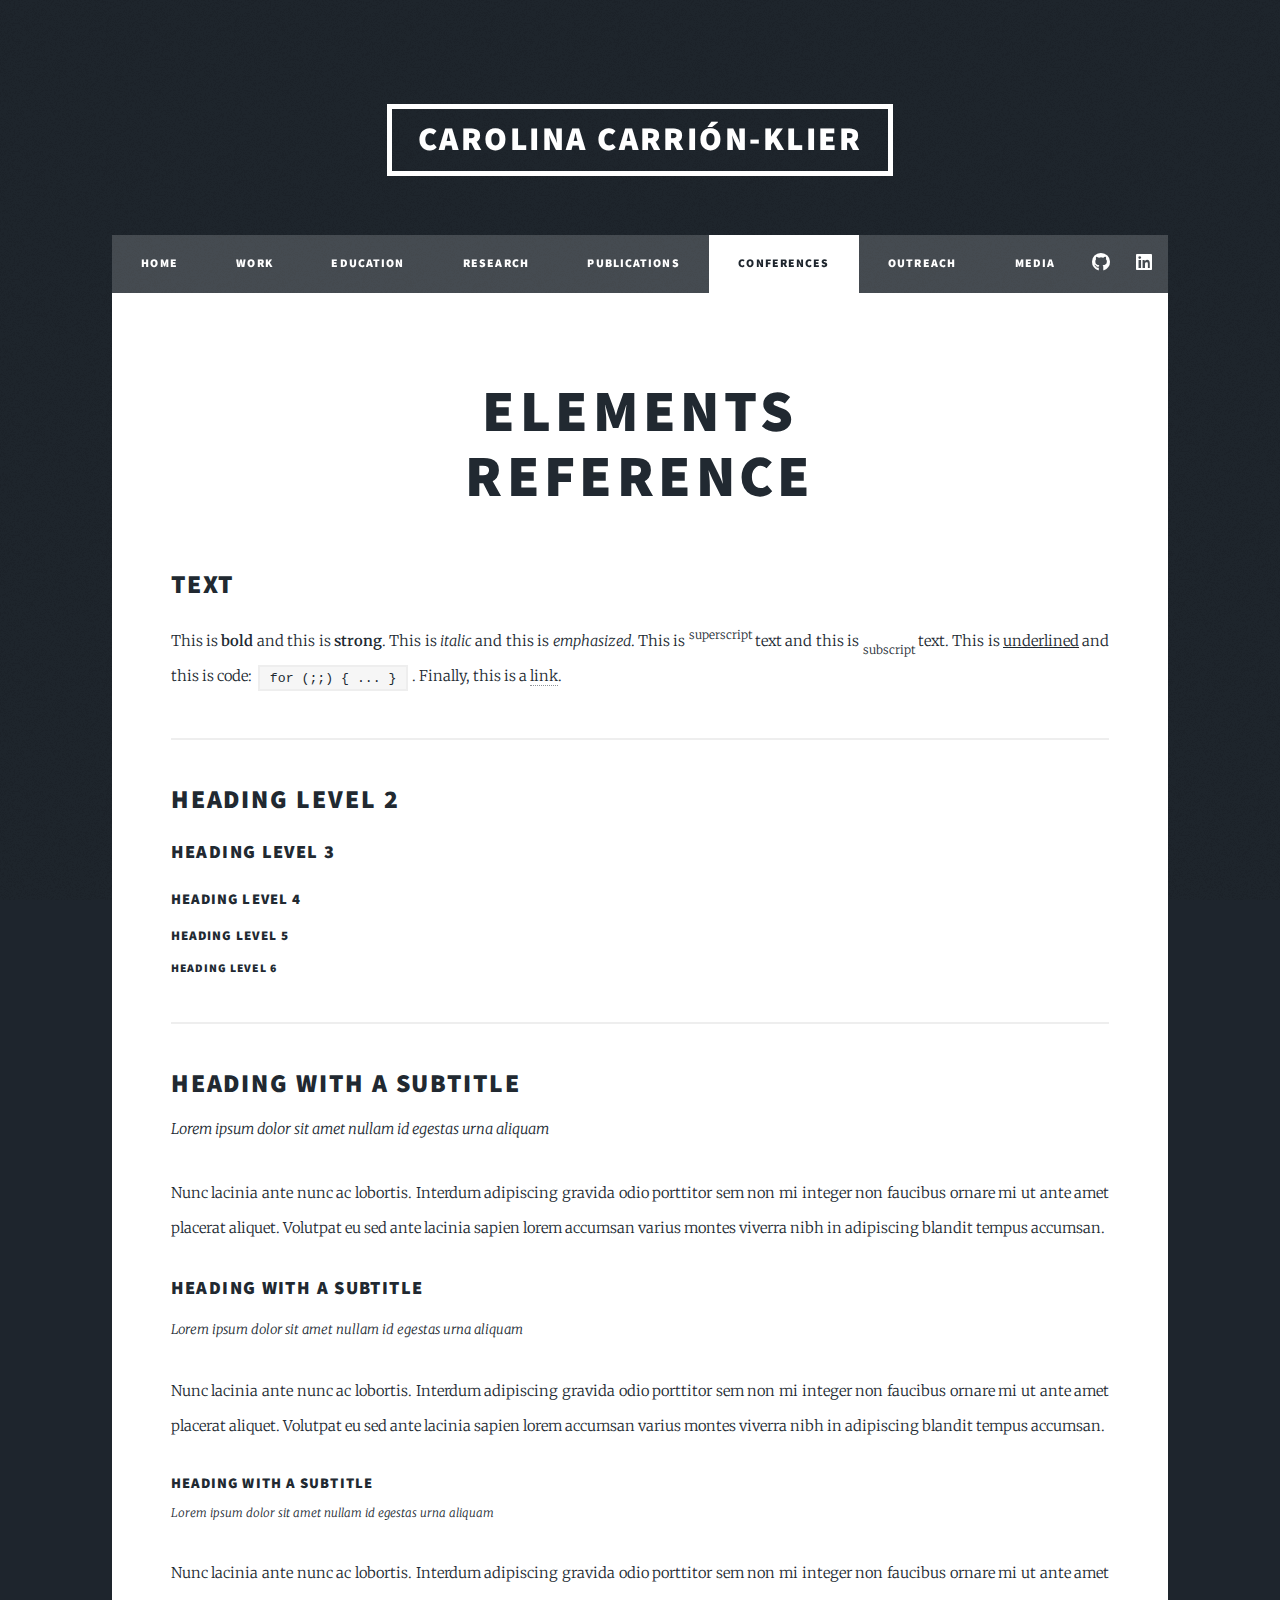
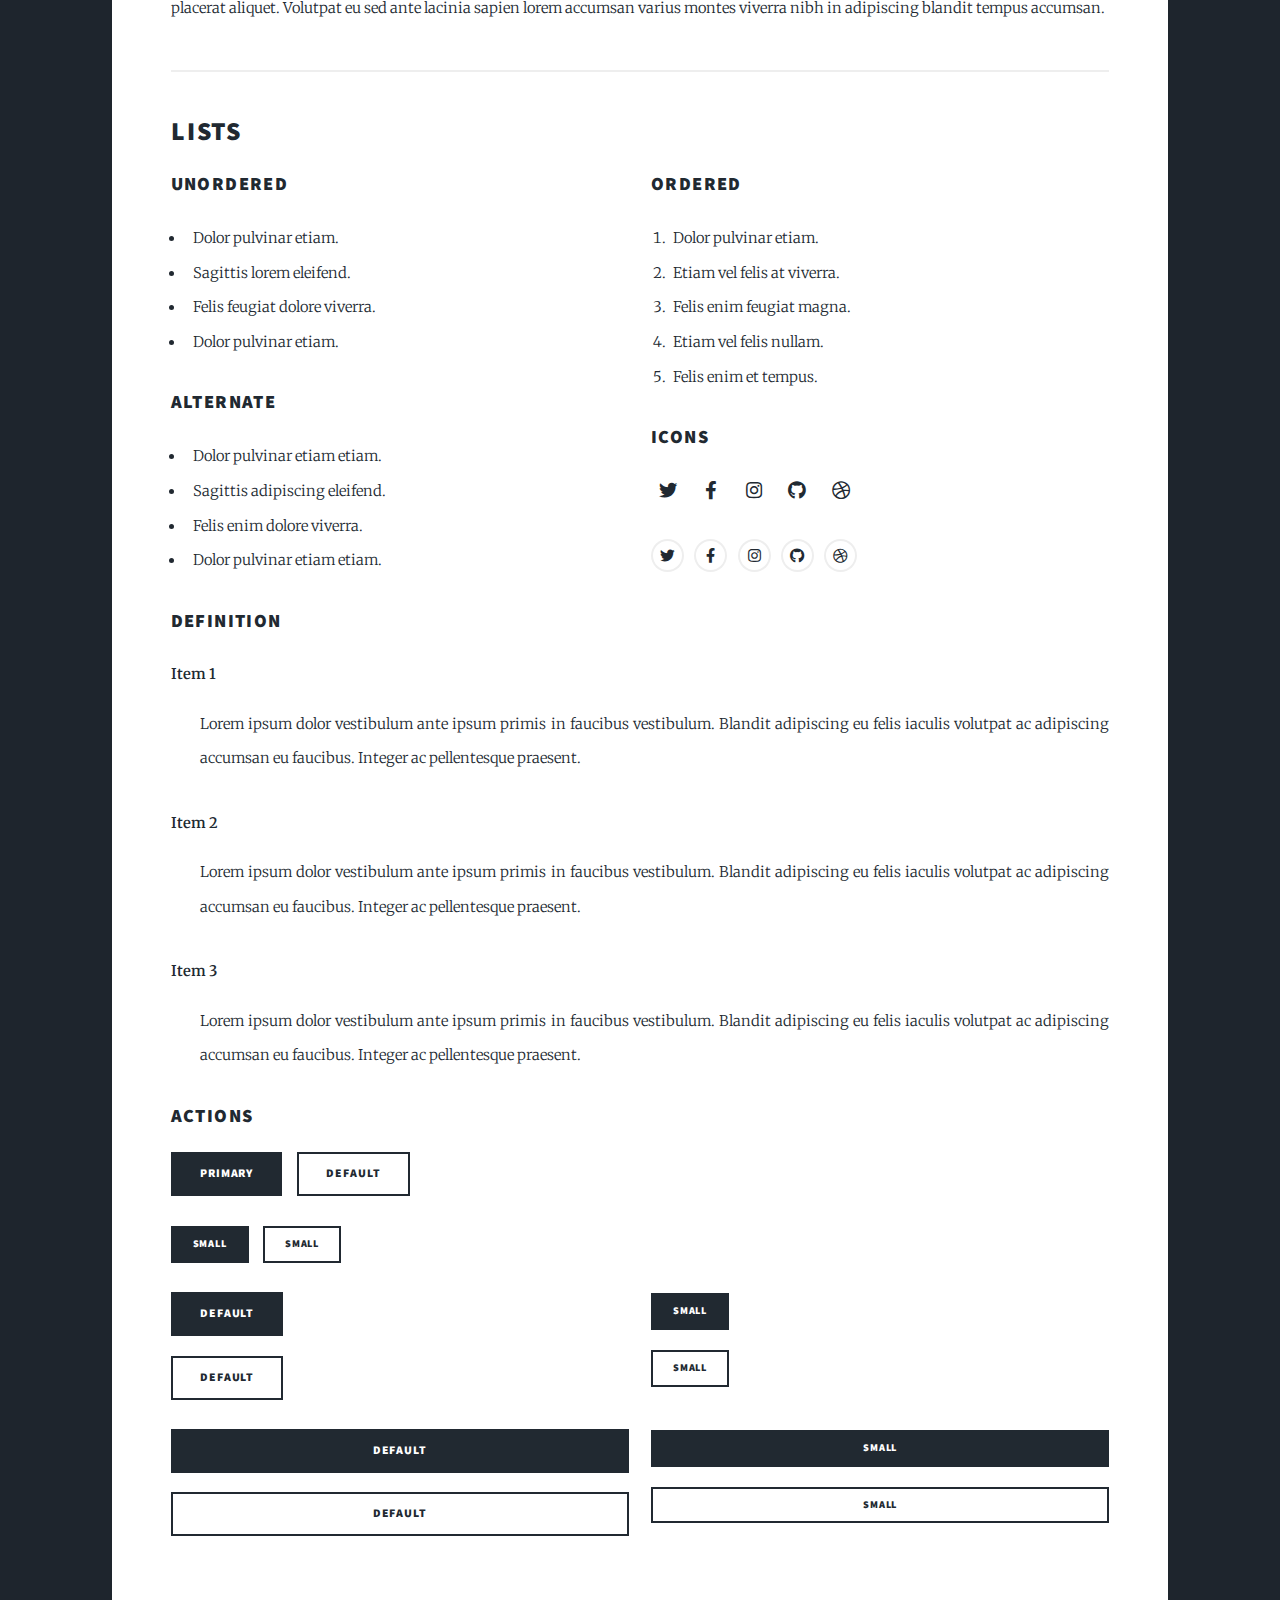
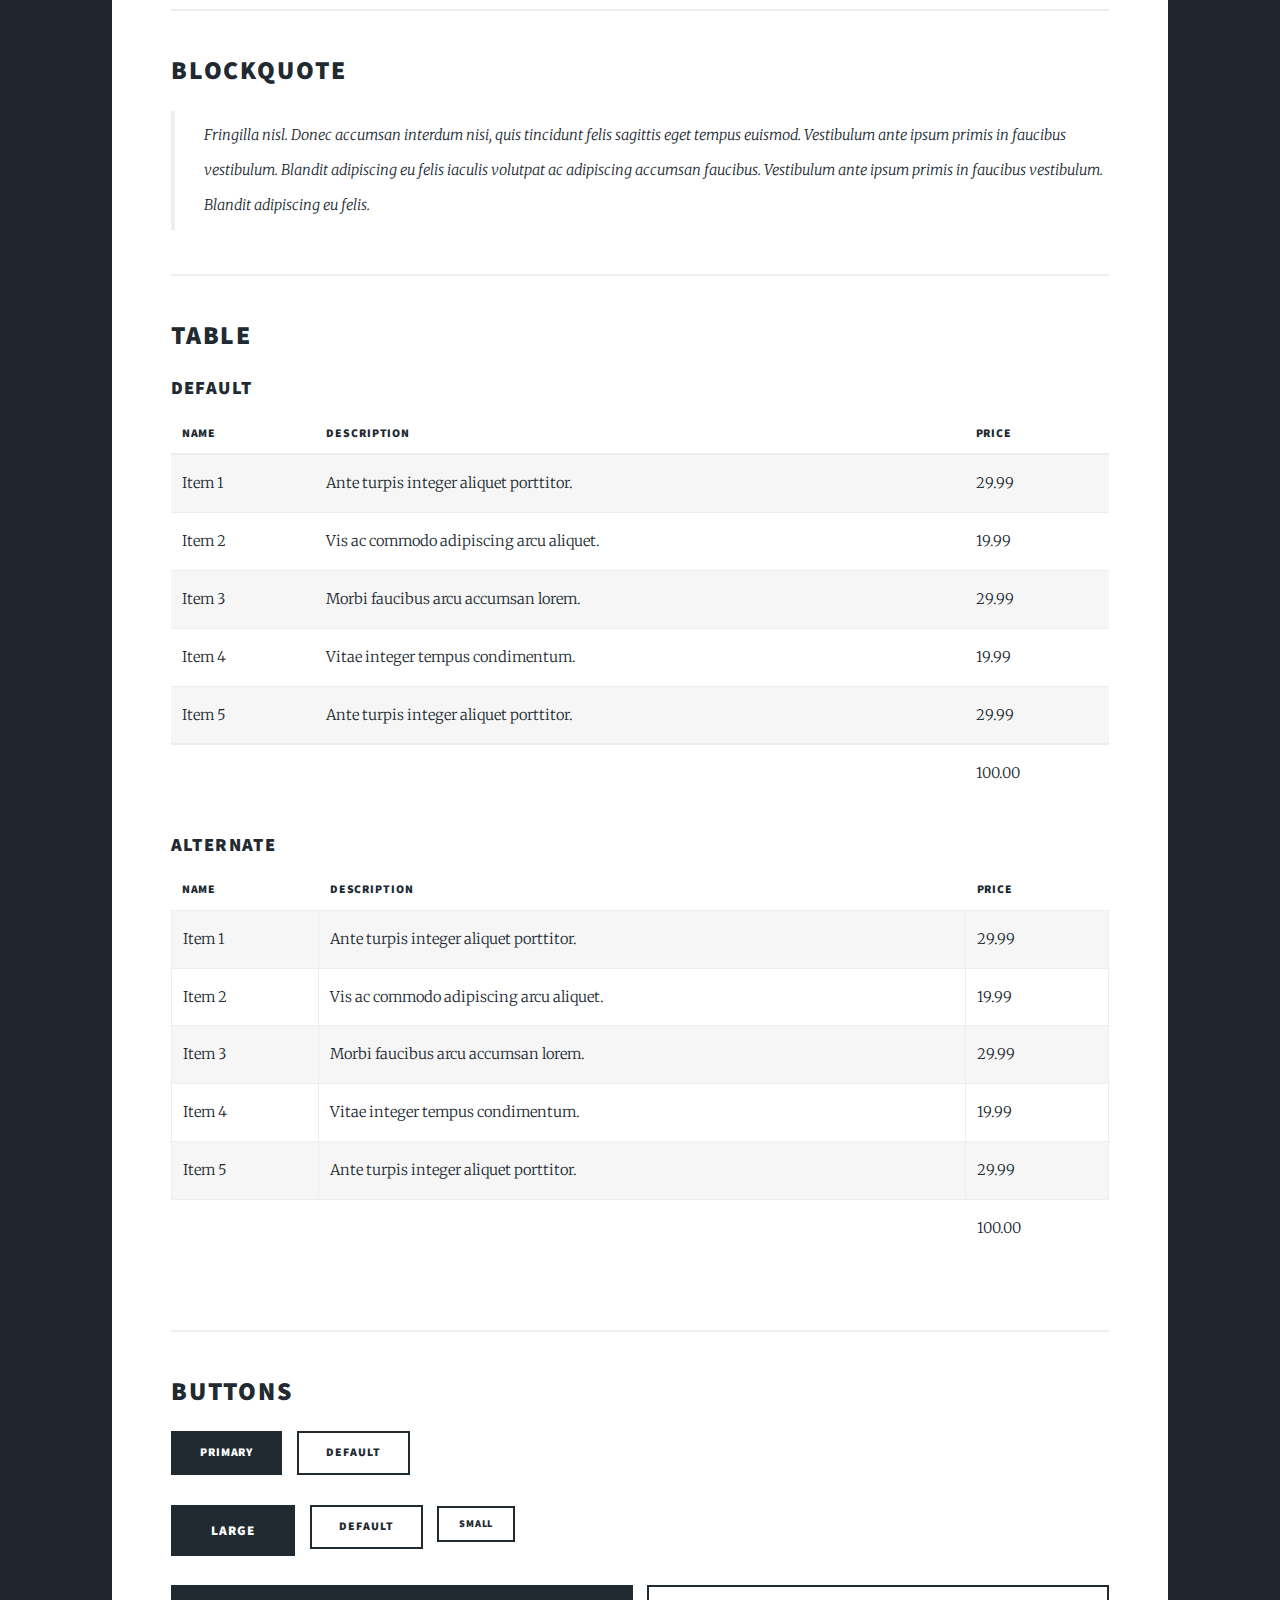
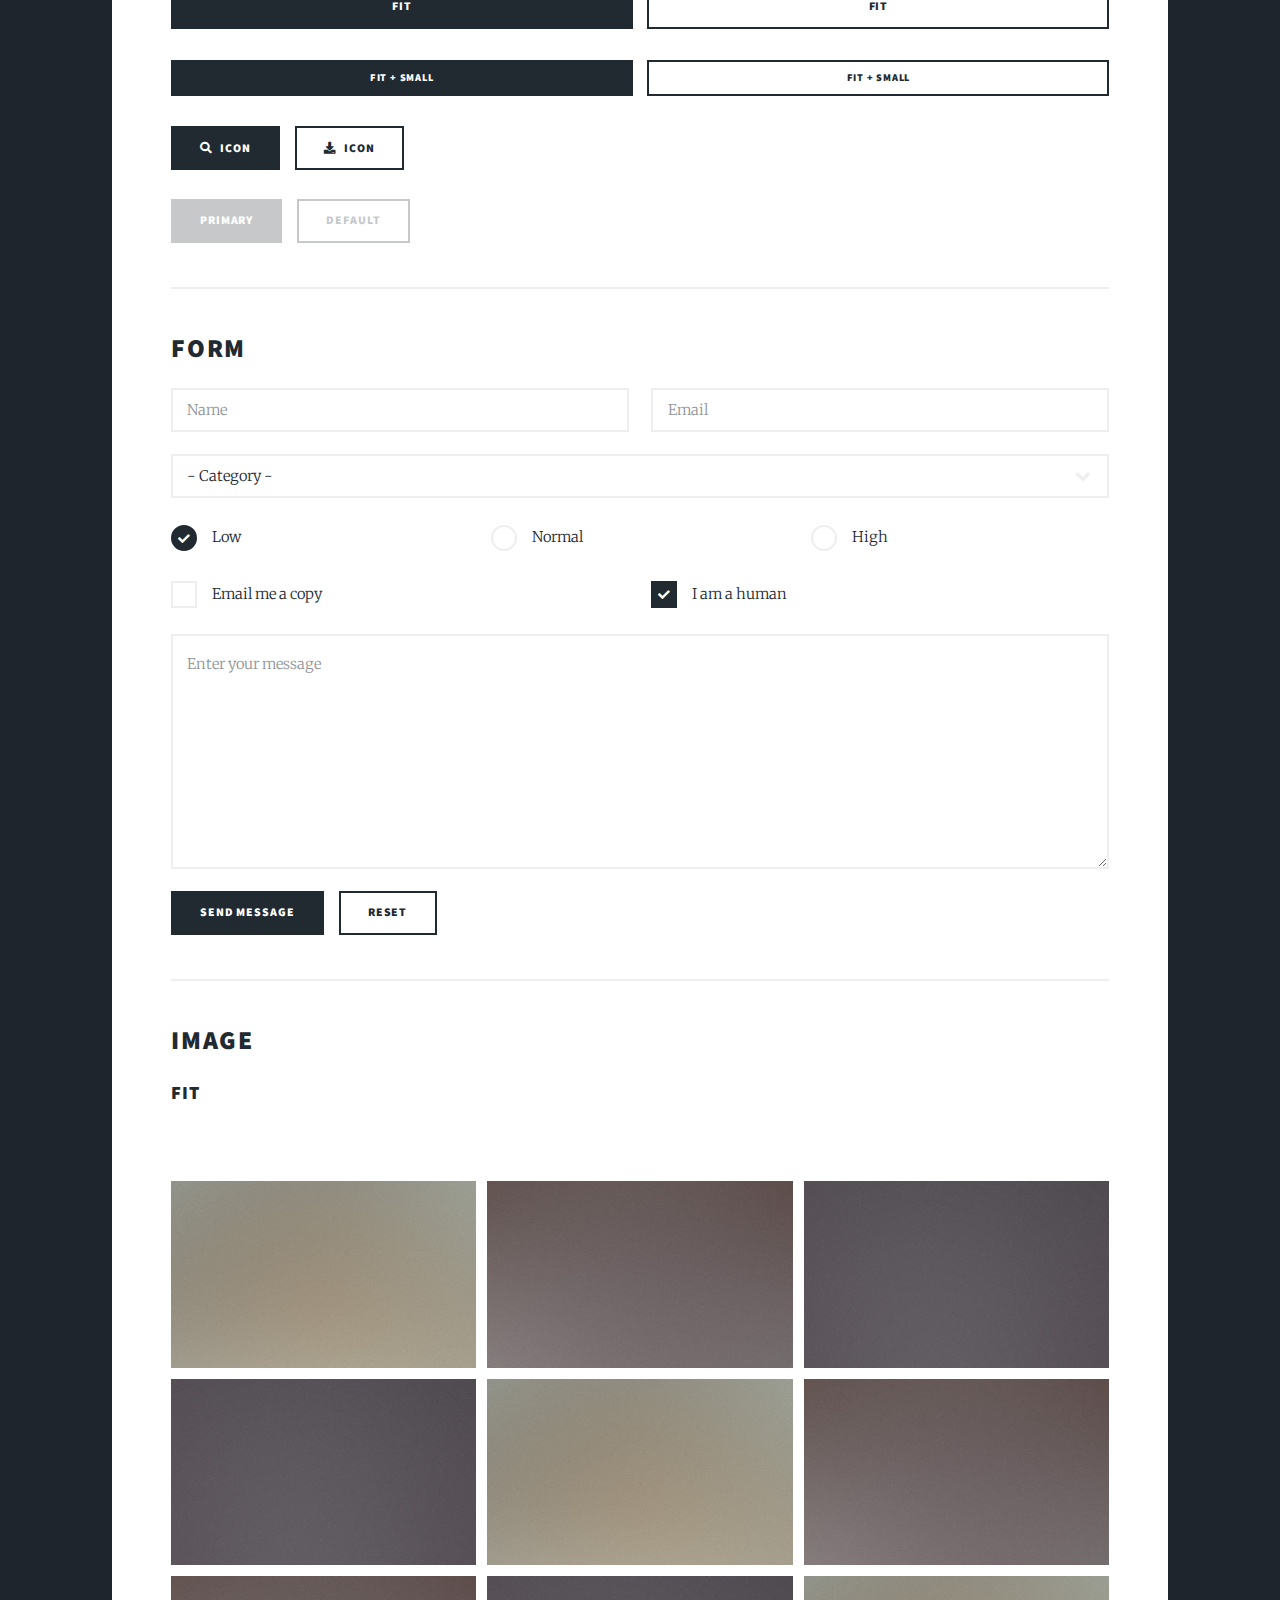
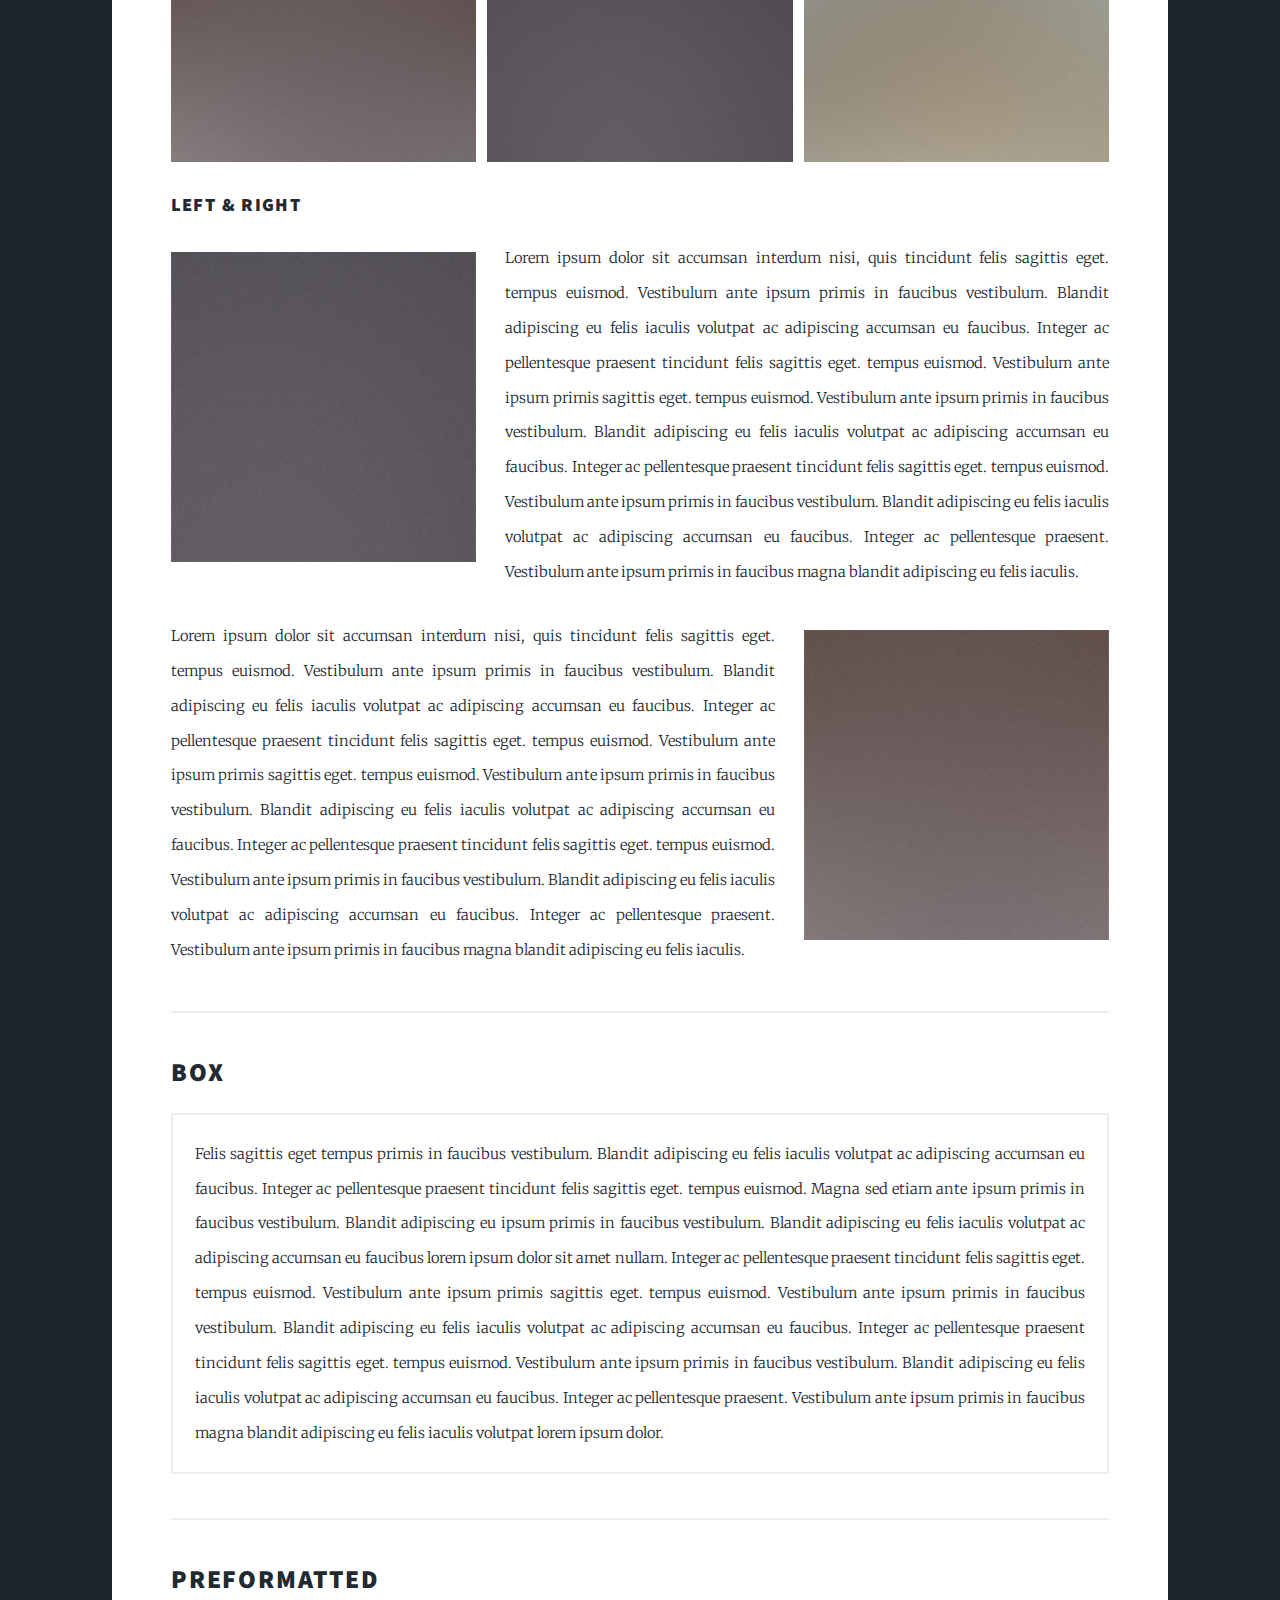
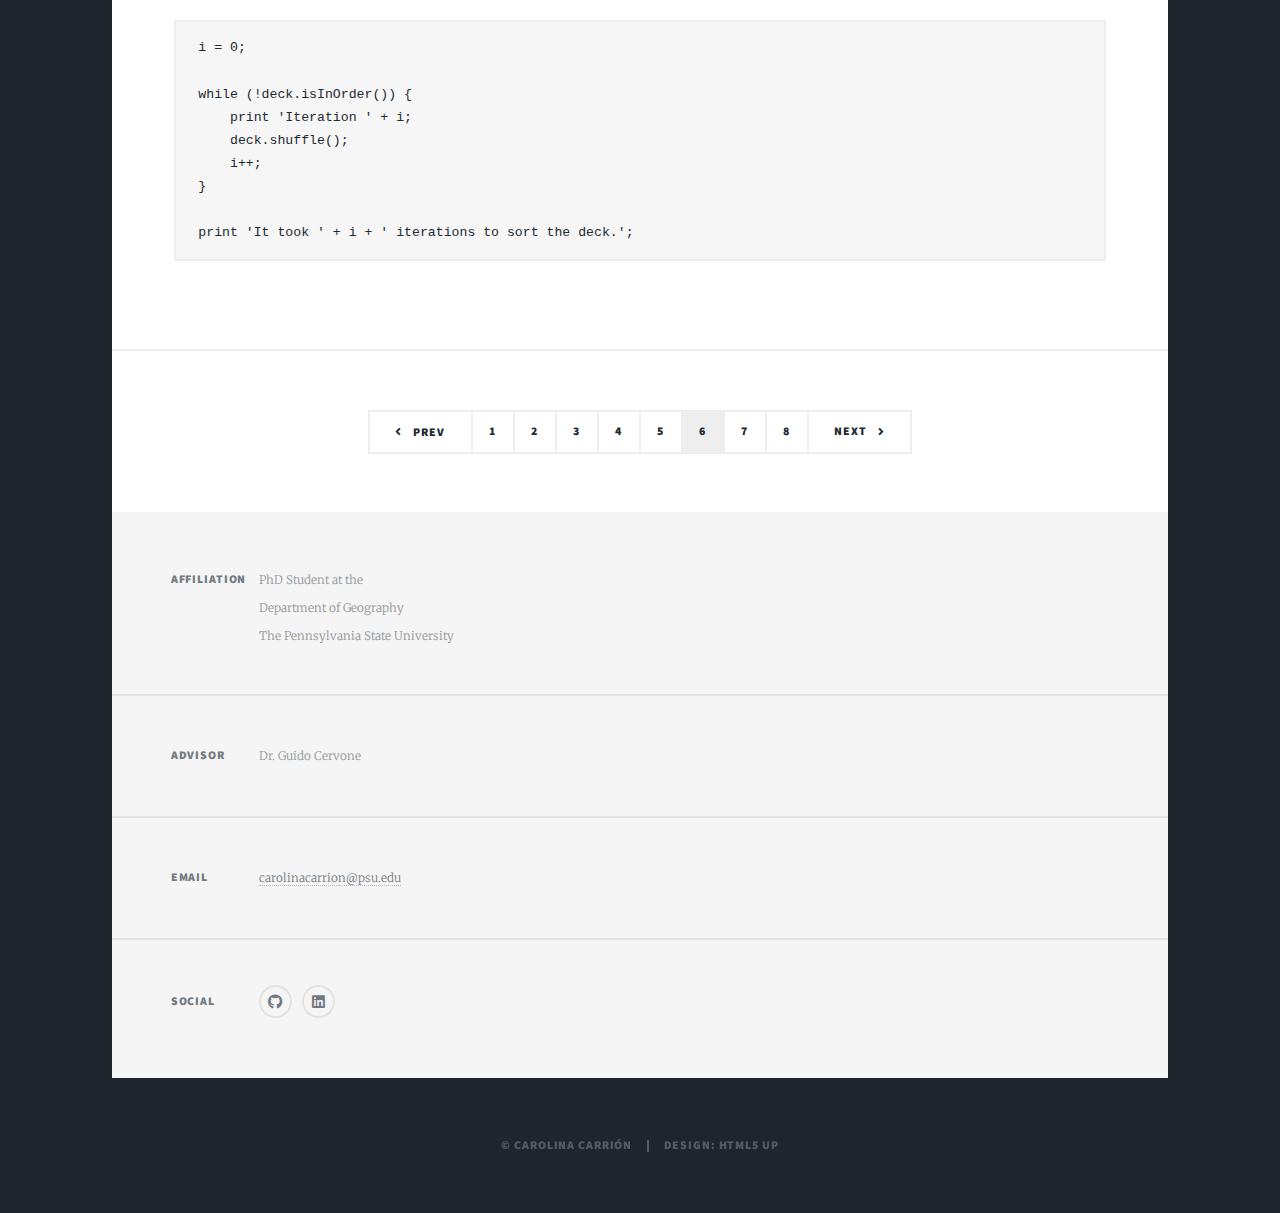
==== conferences.html @ f9558f24 "Website changes" ====
<!DOCTYPE HTML>
<!--
	Massively by HTML5 UP
	html5up.net | @ajlkn
	Free for personal and commercial use under the CCA 3.0 license (html5up.net/license)
-->
<html>
	<head>
		<title>Carolina Carrión-Klier</title>
		<meta charset="utf-8" />
		<meta name="viewport" content="width=device-width, initial-scale=1, user-scalable=no" />
		<link rel="stylesheet" href="assets/css/main.css" />
		<noscript><link rel="stylesheet" href="assets/css/noscript.css" /></noscript>
	</head>
	<body class="is-preload">

		<!-- Wrapper -->
			<div id="wrapper">

				<!-- Header -->
					<header id="header">
						<a href="index.html" class="logo">Carolina Carrión-Klier</a>
					</header>

				<!-- Nav -->
					<nav id="nav">
						<ul class="links">
							<li><a href="index.html">Home</a></li>
							<li><a href="work.html">Work</a></li>
							<li><a href="education.html">Education</a></li>
							<li><a href="research.html">Research</a></li>
							<li><a href="publications.html">Publications</a></li>
							<li class="active"><a href="conferences.html">Conferences</a></li>
							<li><a href="outreach.html">Outreach</a></li>
							<li><a href="media.html">Media</a></li>
						</ul>
						<ul class="icons">
							<li><a href="https://github.com/carcak" class="icon brands fa-github" target="_blank">
								<span class="label">Github</span></a></li>
							<li><a href="https://www.linkedin.com/in/carolina-carrion-b771b9a/" 
								class="icon brands fa-linkedin" target="_blank">
								<span class="label">Linked-In</span></a></li>
						</ul>
					</nav>

				<!-- Main -->
					<div id="main">

						<!-- Post -->
							<section class="post">
								<header class="major">
									<h1>Elements<br />
									Reference</h1>
								</header>

								<!-- Text stuff -->
									<h2>Text</h2>
									<p>This is <b>bold</b> and this is <strong>strong</strong>. This is <i>italic</i> and this is <em>emphasized</em>.
									This is <sup>superscript</sup> text and this is <sub>subscript</sub> text.
									This is <u>underlined</u> and this is code: <code>for (;;) { ... }</code>.
									Finally, this is a <a href="#">link</a>.</p>
									<hr />
									<h2>Heading Level 2</h2>
									<h3>Heading Level 3</h3>
									<h4>Heading Level 4</h4>
									<h5>Heading Level 5</h5>
									<h6>Heading Level 6</h6>
									<hr />
									<header>
										<h2>Heading with a Subtitle</h2>
										<p>Lorem ipsum dolor sit amet nullam id egestas urna aliquam</p>
									</header>
									<p>Nunc lacinia ante nunc ac lobortis. Interdum adipiscing gravida odio porttitor sem non mi integer non faucibus ornare mi ut ante amet placerat aliquet. Volutpat eu sed ante lacinia sapien lorem accumsan varius montes viverra nibh in adipiscing blandit tempus accumsan.</p>
									<header>
										<h3>Heading with a Subtitle</h3>
										<p>Lorem ipsum dolor sit amet nullam id egestas urna aliquam</p>
									</header>
									<p>Nunc lacinia ante nunc ac lobortis. Interdum adipiscing gravida odio porttitor sem non mi integer non faucibus ornare mi ut ante amet placerat aliquet. Volutpat eu sed ante lacinia sapien lorem accumsan varius montes viverra nibh in adipiscing blandit tempus accumsan.</p>
									<header>
										<h4>Heading with a Subtitle</h4>
										<p>Lorem ipsum dolor sit amet nullam id egestas urna aliquam</p>
									</header>
									<p>Nunc lacinia ante nunc ac lobortis. Interdum adipiscing gravida odio porttitor sem non mi integer non faucibus ornare mi ut ante amet placerat aliquet. Volutpat eu sed ante lacinia sapien lorem accumsan varius montes viverra nibh in adipiscing blandit tempus accumsan.</p>

									<hr />

								<!-- Lists -->
									<h2>Lists</h2>
									<div class="row">
										<div class="col-6 col-12-small">

											<h3>Unordered</h3>
											<ul>
												<li>Dolor pulvinar etiam.</li>
												<li>Sagittis lorem eleifend.</li>
												<li>Felis feugiat dolore viverra.</li>
												<li>Dolor pulvinar etiam.</li>
											</ul>

											<h3>Alternate</h3>
											<ul class="alt">
												<li>Dolor pulvinar etiam etiam.</li>
												<li>Sagittis adipiscing eleifend.</li>
												<li>Felis enim dolore viverra.</li>
												<li>Dolor pulvinar etiam etiam.</li>
											</ul>

										</div>
										<div class="col-6 col-12-small">

											<h3>Ordered</h3>
											<ol>
												<li>Dolor pulvinar etiam.</li>
												<li>Etiam vel felis at viverra.</li>
												<li>Felis enim feugiat magna.</li>
												<li>Etiam vel felis nullam.</li>
												<li>Felis enim et tempus.</li>
											</ol>

											<h3>Icons</h3>
											<ul class="icons">
												<li><a href="#" class="icon brands fa-twitter"><span class="label">Twitter</span></a></li>
												<li><a href="#" class="icon brands fa-facebook-f"><span class="label">Facebook</span></a></li>
												<li><a href="#" class="icon brands fa-instagram"><span class="label">Instagram</span></a></li>
												<li><a href="#" class="icon brands fa-github"><span class="label">Github</span></a></li>
												<li><a href="#" class="icon brands fa-dribbble"><span class="label">Dribbble</span></a></li>
											</ul>
											<ul class="icons alt">
												<li><a href="#" class="icon brands alt fa-twitter"><span class="label">Twitter</span></a></li>
												<li><a href="#" class="icon brands alt fa-facebook-f"><span class="label">Facebook</span></a></li>
												<li><a href="#" class="icon brands alt fa-instagram"><span class="label">Instagram</span></a></li>
												<li><a href="#" class="icon brands alt fa-github"><span class="label">Github</span></a></li>
												<li><a href="#" class="icon brands alt fa-dribbble"><span class="label">Dribbble</span></a></li>
											</ul>

										</div>
									</div>
									<h3>Definition</h3>
									<dl>
										<dt>Item 1</dt>
										<dd>
											<p>Lorem ipsum dolor vestibulum ante ipsum primis in faucibus vestibulum. Blandit adipiscing eu felis iaculis volutpat ac adipiscing accumsan eu faucibus. Integer ac pellentesque praesent.</p>
										</dd>
										<dt>Item 2</dt>
										<dd>
											<p>Lorem ipsum dolor vestibulum ante ipsum primis in faucibus vestibulum. Blandit adipiscing eu felis iaculis volutpat ac adipiscing accumsan eu faucibus. Integer ac pellentesque praesent.</p>
										</dd>
										<dt>Item 3</dt>
										<dd>
											<p>Lorem ipsum dolor vestibulum ante ipsum primis in faucibus vestibulum. Blandit adipiscing eu felis iaculis volutpat ac adipiscing accumsan eu faucibus. Integer ac pellentesque praesent.</p>
										</dd>
									</dl>

									<h3>Actions</h3>
									<ul class="actions">
										<li><a href="#" class="button primary">Primary</a></li>
										<li><a href="#" class="button">Default</a></li>
									</ul>
									<ul class="actions small">
										<li><a href="#" class="button primary small">Small</a></li>
										<li><a href="#" class="button small">Small</a></li>
									</ul>
									<div class="row">
										<div class="col-6 col-12-small">
											<ul class="actions stacked">
												<li><a href="#" class="button primary">Default</a></li>
												<li><a href="#" class="button">Default</a></li>
											</ul>
										</div>
										<div class="col-6 col-12-small">
											<ul class="actions stacked">
												<li><a href="#" class="button primary small">Small</a></li>
												<li><a href="#" class="button small">Small</a></li>
											</ul>
										</div>
									</div>
									<div class="row">
										<div class="col-6 col-12-small">
											<ul class="actions stacked">
												<li><a href="#" class="button primary fit">Default</a></li>
												<li><a href="#" class="button fit">Default</a></li>
											</ul>
										</div>
										<div class="col-6 col-12-small">
											<ul class="actions stacked">
												<li><a href="#" class="button primary small fit">Small</a></li>
												<li><a href="#" class="button small fit">Small</a></li>
											</ul>
										</div>
									</div>

									<hr />

								<!-- Blockquote -->
									<h2>Blockquote</h2>
									<blockquote>Fringilla nisl. Donec accumsan interdum nisi, quis tincidunt felis sagittis eget tempus euismod. Vestibulum ante ipsum primis in faucibus vestibulum. Blandit adipiscing eu felis iaculis volutpat ac adipiscing accumsan faucibus. Vestibulum ante ipsum primis in faucibus vestibulum. Blandit adipiscing eu felis.</blockquote>

									<hr />

								<!-- Table -->
									<h2>Table</h2>

									<h3>Default</h3>
									<div class="table-wrapper">
										<table>
											<thead>
												<tr>
													<th>Name</th>
													<th>Description</th>
													<th>Price</th>
												</tr>
											</thead>
											<tbody>
												<tr>
													<td>Item 1</td>
													<td>Ante turpis integer aliquet porttitor.</td>
													<td>29.99</td>
												</tr>
												<tr>
													<td>Item 2</td>
													<td>Vis ac commodo adipiscing arcu aliquet.</td>
													<td>19.99</td>
												</tr>
												<tr>
													<td>Item 3</td>
													<td> Morbi faucibus arcu accumsan lorem.</td>
													<td>29.99</td>
												</tr>
												<tr>
													<td>Item 4</td>
													<td>Vitae integer tempus condimentum.</td>
													<td>19.99</td>
												</tr>
												<tr>
													<td>Item 5</td>
													<td>Ante turpis integer aliquet porttitor.</td>
													<td>29.99</td>
												</tr>
											</tbody>
											<tfoot>
												<tr>
													<td colspan="2"></td>
													<td>100.00</td>
												</tr>
											</tfoot>
										</table>
									</div>

									<h3>Alternate</h3>
									<div class="table-wrapper">
										<table class="alt">
											<thead>
												<tr>
													<th>Name</th>
													<th>Description</th>
													<th>Price</th>
												</tr>
											</thead>
											<tbody>
												<tr>
													<td>Item 1</td>
													<td>Ante turpis integer aliquet porttitor.</td>
													<td>29.99</td>
												</tr>
												<tr>
													<td>Item 2</td>
													<td>Vis ac commodo adipiscing arcu aliquet.</td>
													<td>19.99</td>
												</tr>
												<tr>
													<td>Item 3</td>
													<td> Morbi faucibus arcu accumsan lorem.</td>
													<td>29.99</td>
												</tr>
												<tr>
													<td>Item 4</td>
													<td>Vitae integer tempus condimentum.</td>
													<td>19.99</td>
												</tr>
												<tr>
													<td>Item 5</td>
													<td>Ante turpis integer aliquet porttitor.</td>
													<td>29.99</td>
												</tr>
											</tbody>
											<tfoot>
												<tr>
													<td colspan="2"></td>
													<td>100.00</td>
												</tr>
											</tfoot>
										</table>
									</div>

									<hr />

								<!-- Buttons -->
									<h2>Buttons</h2>
									<ul class="actions">
										<li><a href="#" class="button primary">Primary</a></li>
										<li><a href="#" class="button">Default</a></li>
									</ul>
									<ul class="actions">
										<li><a href="#" class="button primary large">Large</a></li>
										<li><a href="#" class="button">Default</a></li>
										<li><a href="#" class="button small">Small</a></li>
									</ul>
									<ul class="actions fit">
										<li><a href="#" class="button primary fit">Fit</a></li>
										<li><a href="#" class="button fit">Fit</a></li>
									</ul>
									<ul class="actions fit small">
										<li><a href="#" class="button primary fit small">Fit + Small</a></li>
										<li><a href="#" class="button fit small">Fit + Small</a></li>
									</ul>
									<ul class="actions">
										<li><a href="#" class="button primary icon solid fa-search">Icon</a></li>
										<li><a href="#" class="button icon solid fa-download">Icon</a></li>
									</ul>
									<ul class="actions">
										<li><span class="button primary disabled">Primary</span></li>
										<li><span class="button disabled">Default</span></li>
									</ul>

									<hr />

								<!-- Form -->
									<h2>Form</h2>

									<form method="post" action="#">
										<div class="row gtr-uniform">
											<div class="col-6 col-12-xsmall">
												<input type="text" name="demo-name" id="demo-name" value="" placeholder="Name" />
											</div>
											<div class="col-6 col-12-xsmall">
												<input type="email" name="demo-email" id="demo-email" value="" placeholder="Email" />
											</div>
											<!-- Break -->
											<div class="col-12">
												<select name="demo-category" id="demo-category">
													<option value="">- Category -</option>
													<option value="1">Manufacturing</option>
													<option value="1">Shipping</option>
													<option value="1">Administration</option>
													<option value="1">Human Resources</option>
												</select>
											</div>
											<!-- Break -->
											<div class="col-4 col-12-small">
												<input type="radio" id="demo-priority-low" name="demo-priority" checked>
												<label for="demo-priority-low">Low</label>
											</div>
											<div class="col-4 col-12-small">
												<input type="radio" id="demo-priority-normal" name="demo-priority">
												<label for="demo-priority-normal">Normal</label>
											</div>
											<div class="col-4 col-12-small">
												<input type="radio" id="demo-priority-high" name="demo-priority">
												<label for="demo-priority-high">High</label>
											</div>
											<!-- Break -->
											<div class="col-6 col-12-small">
												<input type="checkbox" id="demo-copy" name="demo-copy">
												<label for="demo-copy">Email me a copy</label>
											</div>
											<div class="col-6 col-12-small">
												<input type="checkbox" id="demo-human" name="demo-human" checked>
												<label for="demo-human">I am a human</label>
											</div>
											<!-- Break -->
											<div class="col-12">
												<textarea name="demo-message" id="demo-message" placeholder="Enter your message" rows="6"></textarea>
											</div>
											<!-- Break -->
											<div class="col-12">
												<ul class="actions">
													<li><input type="submit" value="Send Message" class="primary" /></li>
													<li><input type="reset" value="Reset" /></li>
												</ul>
											</div>
										</div>
									</form>

									<hr />

								<!-- Image -->
									<h2>Image</h2>

									<h3>Fit</h3>
									<span class="image fit"><img src="images/pic01.jpg" alt="" /></span>
									<div class="box alt">
										<div class="row gtr-50 gtr-uniform">
											<div class="col-4"><span class="image fit"><img src="images/pic02.jpg" alt="" /></span></div>
											<div class="col-4"><span class="image fit"><img src="images/pic03.jpg" alt="" /></span></div>
											<div class="col-4"><span class="image fit"><img src="images/pic04.jpg" alt="" /></span></div>
											<!-- Break -->
											<div class="col-4"><span class="image fit"><img src="images/pic04.jpg" alt="" /></span></div>
											<div class="col-4"><span class="image fit"><img src="images/pic02.jpg" alt="" /></span></div>
											<div class="col-4"><span class="image fit"><img src="images/pic03.jpg" alt="" /></span></div>
											<!-- Break -->
											<div class="col-4"><span class="image fit"><img src="images/pic03.jpg" alt="" /></span></div>
											<div class="col-4"><span class="image fit"><img src="images/pic04.jpg" alt="" /></span></div>
											<div class="col-4"><span class="image fit"><img src="images/pic02.jpg" alt="" /></span></div>
										</div>
									</div>

									<h3>Left &amp; Right</h3>
									<p><span class="image left"><img src="images/pic08.jpg" alt="" /></span>Lorem ipsum dolor sit accumsan interdum nisi, quis tincidunt felis sagittis eget. tempus euismod. Vestibulum ante ipsum primis in faucibus vestibulum. Blandit adipiscing eu felis iaculis volutpat ac adipiscing accumsan eu faucibus. Integer ac pellentesque praesent tincidunt felis sagittis eget. tempus euismod. Vestibulum ante ipsum primis sagittis eget. tempus euismod. Vestibulum ante ipsum primis in faucibus vestibulum. Blandit adipiscing eu felis iaculis volutpat ac adipiscing accumsan eu faucibus. Integer ac pellentesque praesent tincidunt felis sagittis eget. tempus euismod. Vestibulum ante ipsum primis in faucibus vestibulum. Blandit adipiscing eu felis iaculis volutpat ac adipiscing accumsan eu faucibus. Integer ac pellentesque praesent. Vestibulum ante ipsum primis in faucibus magna blandit adipiscing eu felis iaculis.</p>
									<p><span class="image right"><img src="images/pic09.jpg" alt="" /></span>Lorem ipsum dolor sit accumsan interdum nisi, quis tincidunt felis sagittis eget. tempus euismod. Vestibulum ante ipsum primis in faucibus vestibulum. Blandit adipiscing eu felis iaculis volutpat ac adipiscing accumsan eu faucibus. Integer ac pellentesque praesent tincidunt felis sagittis eget. tempus euismod. Vestibulum ante ipsum primis sagittis eget. tempus euismod. Vestibulum ante ipsum primis in faucibus vestibulum. Blandit adipiscing eu felis iaculis volutpat ac adipiscing accumsan eu faucibus. Integer ac pellentesque praesent tincidunt felis sagittis eget. tempus euismod. Vestibulum ante ipsum primis in faucibus vestibulum. Blandit adipiscing eu felis iaculis volutpat ac adipiscing accumsan eu faucibus. Integer ac pellentesque praesent. Vestibulum ante ipsum primis in faucibus magna blandit adipiscing eu felis iaculis.</p>

									<hr />

								<!-- Box -->
									<h2>Box</h2>
									<div class="box">
										<p>Felis sagittis eget tempus primis in faucibus vestibulum. Blandit adipiscing eu felis iaculis volutpat ac adipiscing accumsan eu faucibus. Integer ac pellentesque praesent tincidunt felis sagittis eget. tempus euismod. Magna sed etiam ante ipsum primis in faucibus vestibulum. Blandit adipiscing eu ipsum primis in faucibus vestibulum. Blandit adipiscing eu felis iaculis volutpat ac adipiscing accumsan eu faucibus lorem ipsum dolor sit amet nullam. Integer ac pellentesque praesent tincidunt felis sagittis eget. tempus euismod. Vestibulum ante ipsum primis sagittis eget. tempus euismod. Vestibulum ante ipsum primis in faucibus vestibulum. Blandit adipiscing eu felis iaculis volutpat ac adipiscing accumsan eu faucibus. Integer ac pellentesque praesent tincidunt felis sagittis eget. tempus euismod. Vestibulum ante ipsum primis in faucibus vestibulum. Blandit adipiscing eu felis iaculis volutpat ac adipiscing accumsan eu faucibus. Integer ac pellentesque praesent. Vestibulum ante ipsum primis in faucibus magna blandit adipiscing eu felis iaculis volutpat lorem ipsum dolor.</p>
									</div>

									<hr />

								<!-- Preformatted Code -->
									<h2>Preformatted</h2>
									<pre><code>i = 0;

while (!deck.isInOrder()) {
    print 'Iteration ' + i;
    deck.shuffle();
    i++;
}

print 'It took ' + i + ' iterations to sort the deck.';
</code></pre>

							</section>
						<!-- Footer -->
						<footer>
							<div class="pagination">
								<a href="publications.html" class="previous">Prev</a>
								<a href="index.html" class="page">1</a>
								<a href="work.html" class="page">2</a>
								<a href="education.html" class="page">3</a>
								<a href="research.html" class="page">4</a>
								<a href="publications.html" class="page">5</a>
								<a href="conferences.html" class="page active">6</a>
								<a href="outreach.html" class="page">7</a>
								<a href="media.html" class="page">8</a>
								<a href="outreach.html" class="next">Next</a>
							</div>
						</footer>
					</div>

<!-- Footer -->
<footer id="footer">
	<section class="split contact">
		<section class="alt">
			<h3>Affiliation</h3>
			<p>PhD Student at the<br />
			Department of Geography<br />
			The Pennsylvania State University</p>
		</section>
		<section>
			<h3>Advisor</h3>
			<p>Dr. Guido Cervone</p>
		</section>
		<section>
			<h3>Email</h3>
			<p><a href="mailto:carolinacarrion@psu.edu">carolinacarrion@psu.edu</a></p>
		</section>
		<section>
			<h3>Social</h3>
			<ul class="icons alt">
				<li><a href="https://github.com/carcak" class="icon brands alt fa-github" target="_blank">
					<span class="label">Github</span></a></li>
				<li><a href="https://www.linkedin.com/in/carolina-carrion-b771b9a/" 
					class="icon brands alt fa-linkedin" target="_blank">
					<span class="label">Linked-In</span></a></li>
			</ul>
		</section>
	</section>
</footer>

				<!-- Copyright -->
				<div id="copyright">
					<ul><li>&copy; Carolina Carrión</li><li>Design: HTML5 UP</li></ul>
				</div>

			</div>

		<!-- Scripts -->
			<script src="assets/js/jquery.min.js"></script>
			<script src="assets/js/jquery.scrollex.min.js"></script>
			<script src="assets/js/jquery.scrolly.min.js"></script>
			<script src="assets/js/browser.min.js"></script>
			<script src="assets/js/breakpoints.min.js"></script>
			<script src="assets/js/util.js"></script>
			<script src="assets/js/main.js"></script>

	</body>
</html>
---- assets/css/main.css ----
@import url(fontawesome-all.min.css);
@import url("https://fonts.googleapis.com/css?family=Merriweather:300,700,300italic,700italic|Source+Sans+Pro:900");

/*
	Massively by HTML5 UP
	html5up.net | @ajlkn
	Free for personal and commercial use under the CCA 3.0 license (html5up.net/license)
*/

html, body, div, span, applet, object,
iframe, h1, h2, h3, h4, h5, h6, p, blockquote,
pre, a, abbr, acronym, address, big, cite,
code, del, dfn, em, img, ins, kbd, q, s, samp,
small, strike, strong, sub, sup, tt, var, b,
u, i, center, dl, dt, dd, ol, ul, li, fieldset,
form, label, legend, table, caption, tbody,
tfoot, thead, tr, th, td, article, aside,
canvas, details, embed, figure, figcaption,
footer, header, hgroup, menu, nav, output, ruby,
section, summary, time, mark, audio, video {
	margin: 0;
	padding: 0;
	border: 0;
	font-size: 100%;
	font: inherit;
	vertical-align: baseline;}

article, aside, details, figcaption, figure,
footer, header, hgroup, menu, nav, section {
	display: block;}

body {
	line-height: 1;
}

ol, ul {
	list-style: none;
}

blockquote, q {
	quotes: none;
}

	blockquote:before, blockquote:after, q:before, q:after {
		content: '';
		content: none;
	}

table {
	border-collapse: collapse;
	border-spacing: 0;
}

body {
	-webkit-text-size-adjust: none;
}

mark {
	background-color: transparent;
	color: inherit;
}

input::-moz-focus-inner {
	border: 0;
	padding: 0;
}

input, select, textarea {
	-moz-appearance: none;
	-webkit-appearance: none;
	-ms-appearance: none;
	appearance: none;
}

/* Basic */

	@-ms-viewport {
		width: device-width;
	}

	body {
		-ms-overflow-style: scrollbar;
	}

	@media screen and (max-width: 480px) {

		html, body {
			min-width: 320px;
		}

	}

	html {
		box-sizing: border-box;
	}

	*, *:before, *:after {
		box-sizing: inherit;
	}

	body {
		background-color: #1e252d;
	}

		body.is-preload *, body.is-preload *:before, body.is-preload *:after {
			-moz-animation: none !important;
			-webkit-animation: none !important;
			-ms-animation: none !important;
			animation: none !important;
			-moz-transition: none !important;
			-webkit-transition: none !important;
			-ms-transition: none !important;
			transition: none !important;
		}

/* Type */

	html {
		font-size: 16pt;
	}

		@media screen and (max-width: 1680px) {

			html {
				font-size: 12pt;
			}

		}

		@media screen and (max-width: 1280px) {

			html {
				font-size: 11pt;
			}

		}

		@media screen and (max-width: 360px) {

			html {
				font-size: 10pt;
			}

		}

	body {
		color: #212931;
	}

	body, input, select, textarea {
		font-family: "Merriweather", Georgia, serif;
		font-weight: 300;
		font-size: 1rem;
		line-height: 2.375;
	}

	a {
		-moz-transition: color 0.2s ease-in-out, background-color 0.2s ease-in-out, border-color 0.2s ease-in-out, box-shadow 0.2s ease-in-out;
		-webkit-transition: color 0.2s ease-in-out, background-color 0.2s ease-in-out, border-color 0.2s ease-in-out, box-shadow 0.2s ease-in-out;
		-ms-transition: color 0.2s ease-in-out, background-color 0.2s ease-in-out, border-color 0.2s ease-in-out, box-shadow 0.2s ease-in-out;
		transition: color 0.2s ease-in-out, background-color 0.2s ease-in-out, border-color 0.2s ease-in-out, box-shadow 0.2s ease-in-out;
		border-bottom: dotted 1px;
		text-decoration: none;
	}

		a:hover {
			border-bottom-color: transparent;
		}

	strong, b {
		font-weight: 600;
	}

	em, i {
		font-style: italic;
	}

	p {
		text-align: justify;
		margin: 0 0 2rem 0;
	}

	h1, h2, h3, h4, h5, h6 {
		font-family: "Source Sans Pro", Helvetica, sans-serif;
		font-weight: 900;
		line-height: 1.5;
		letter-spacing: 0.075em;
		text-transform: uppercase;
		margin: 0 0 1rem 0;
	}

		h1 a, h2 a, h3 a, h4 a, h5 a, h6 a {
			border-bottom: 0;
			color: inherit;
			text-decoration: none;
		}

	h1 {
		font-size: 4rem;
		line-height: 1.1;
		margin: 0 0 2rem 0;
	}

	h2 {
		font-size: 1.75rem;
		line-height: 1.3;
		margin: 0 0 1.5rem 0;
	}

	h3 {
		font-size: 1.25rem;
		margin: 0 0 1.5rem 0;
	}

	h4 {
		font-size: 1rem;
	}

	h5 {
		font-size: 0.9rem;
	}

	h6 {
		font-size: 0.8rem;
	}

	sub {
		font-size: 0.8rem;
		position: relative;
		top: 0.5rem;
	}

	sup {
		font-size: 0.8rem;
		position: relative;
		top: -0.5rem;
	}

	blockquote {
		border-left: solid 4px;
		font-style: italic;
		margin: 0 0 2rem 0;
		padding: 0.5rem 0 0.5rem 2rem;
	}

	code {
		border: solid 2px;
		font-family: "Courier New", monospace;
		font-size: 0.9rem;
		margin: 0 0.25rem;
		padding: 0.25rem 0.65rem;
	}

	pre {
		-webkit-overflow-scrolling: touch;
		font-family: "Courier New", monospace;
		font-size: 0.9rem;
		margin: 0 0 2rem 0;
	}

		pre code {
			display: block;
			line-height: 1.75;
			padding: 1rem 1.5rem;
			overflow-x: auto;
		}

	hr {
		border: 0;
		border-bottom: solid 2px;
		margin: 3rem 0;
	}

		hr.major {
			margin: 5rem 0;
		}

	.align-left {
		text-align: left;
	}

	.align-center {
		text-align: center;
	}

	.align-right {
		text-align: right;
	}

	input, select, textarea {
		color: #212931;
	}

	a {
		color: #212931;
		border-bottom-color: rgba(33, 41, 49, 0.5);
	}

		a:hover {
			border-bottom-color: transparent;
			color: #18bfef !important;
		}

	strong, b {
		color: #212931;
	}

	h1, h2, h3, h4, h5, h6 {
		color: #212931;
	}

	blockquote {
		border-left-color: #eeeeee;
	}

	code {
		background: rgba(220, 220, 220, 0.25);
		border-color: #eeeeee;
	}

	hr {
		border-bottom-color: #eeeeee;
	}

/* Row */

	.row {
		display: flex;
		flex-wrap: wrap;
		box-sizing: border-box;
		align-items: stretch;
	}

		.row > * {
			box-sizing: border-box;
		}

		.row.gtr-uniform > * > :last-child {
			margin-bottom: 0;
		}

		.row.aln-left {
			justify-content: flex-start;
		}

		.row.aln-center {
			justify-content: center;
		}

		.row.aln-right {
			justify-content: flex-end;
		}

		.row.aln-top {
			align-items: flex-start;
		}

		.row.aln-middle {
			align-items: center;
		}

		.row.aln-bottom {
			align-items: flex-end;
		}

		.row > .imp {
			order: -1;
		}

		.row > .col-1 {
			width: 8.33333%;
		}

		.row > .off-1 {
			margin-left: 8.33333%;
		}

		.row > .col-2 {
			width: 16.66667%;
		}

		.row > .off-2 {
			margin-left: 16.66667%;
		}

		.row > .col-3 {
			width: 25%;
		}

		.row > .off-3 {
			margin-left: 25%;
		}

		.row > .col-4 {
			width: 33.33333%;
		}

		.row > .off-4 {
			margin-left: 33.33333%;
		}

		.row > .col-5 {
			width: 41.66667%;
		}

		.row > .off-5 {
			margin-left: 41.66667%;
		}

		.row > .col-6 {
			width: 50%;
		}

		.row > .off-6 {
			margin-left: 50%;
		}

		.row > .col-7 {
			width: 58.33333%;
		}

		.row > .off-7 {
			margin-left: 58.33333%;
		}

		.row > .col-8 {
			width: 66.66667%;
		}

		.row > .off-8 {
			margin-left: 66.66667%;
		}

		.row > .col-9 {
			width: 75%;
		}

		.row > .off-9 {
			margin-left: 75%;
		}

		.row > .col-10 {
			width: 83.33333%;
		}

		.row > .off-10 {
			margin-left: 83.33333%;
		}

		.row > .col-11 {
			width: 91.66667%;
		}

		.row > .off-11 {
			margin-left: 91.66667%;
		}

		.row > .col-12 {
			width: 100%;
		}

		.row > .off-12 {
			margin-left: 100%;
		}

		.row.gtr-0 {
			margin-top: 0;
			margin-left: 0rem;
		}

			.row.gtr-0 > * {
				padding: 0 0 0 0rem;
			}

			.row.gtr-0.gtr-uniform {
				margin-top: 0rem;
			}

				.row.gtr-0.gtr-uniform > * {
					padding-top: 0rem;
				}

		.row.gtr-25 {
			margin-top: 0;
			margin-left: -0.375rem;
		}

			.row.gtr-25 > * {
				padding: 0 0 0 0.375rem;
			}

			.row.gtr-25.gtr-uniform {
				margin-top: -0.375rem;
			}

				.row.gtr-25.gtr-uniform > * {
					padding-top: 0.375rem;
				}

		.row.gtr-50 {
			margin-top: 0;
			margin-left: -0.75rem;
		}

			.row.gtr-50 > * {
				padding: 0 0 0 0.75rem;
			}

			.row.gtr-50.gtr-uniform {
				margin-top: -0.75rem;
			}

				.row.gtr-50.gtr-uniform > * {
					padding-top: 0.75rem;
				}

		.row {
			margin-top: 0;
			margin-left: -1.5rem;
		}

			.row > * {
				padding: 0 0 0 1.5rem;
			}

			.row.gtr-uniform {
				margin-top: -1.5rem;
			}

				.row.gtr-uniform > * {
					padding-top: 1.5rem;
				}

		.row.gtr-150 {
			margin-top: 0;
			margin-left: -2.25rem;
		}

			.row.gtr-150 > * {
				padding: 0 0 0 2.25rem;
			}

			.row.gtr-150.gtr-uniform {
				margin-top: -2.25rem;
			}

				.row.gtr-150.gtr-uniform > * {
					padding-top: 2.25rem;
				}

		.row.gtr-200 {
			margin-top: 0;
			margin-left: -3rem;
		}

			.row.gtr-200 > * {
				padding: 0 0 0 3rem;
			}

			.row.gtr-200.gtr-uniform {
				margin-top: -3rem;
			}

				.row.gtr-200.gtr-uniform > * {
					padding-top: 3rem;
				}

		@media screen and (max-width: 1680px) {

			.row {
				display: flex;
				flex-wrap: wrap;
				box-sizing: border-box;
				align-items: stretch;
			}

				.row > * {
					box-sizing: border-box;
				}

				.row.gtr-uniform > * > :last-child {
					margin-bottom: 0;
				}

				.row.aln-left {
					justify-content: flex-start;
				}

				.row.aln-center {
					justify-content: center;
				}

				.row.aln-right {
					justify-content: flex-end;
				}

				.row.aln-top {
					align-items: flex-start;
				}

				.row.aln-middle {
					align-items: center;
				}

				.row.aln-bottom {
					align-items: flex-end;
				}

				.row > .imp-xlarge {
					order: -1;
				}

				.row > .col-1-xlarge {
					width: 8.33333%;
				}

				.row > .off-1-xlarge {
					margin-left: 8.33333%;
				}

				.row > .col-2-xlarge {
					width: 16.66667%;
				}

				.row > .off-2-xlarge {
					margin-left: 16.66667%;
				}

				.row > .col-3-xlarge {
					width: 25%;
				}

				.row > .off-3-xlarge {
					margin-left: 25%;
				}

				.row > .col-4-xlarge {
					width: 33.33333%;
				}

				.row > .off-4-xlarge {
					margin-left: 33.33333%;
				}

				.row > .col-5-xlarge {
					width: 41.66667%;
				}

				.row > .off-5-xlarge {
					margin-left: 41.66667%;
				}

				.row > .col-6-xlarge {
					width: 50%;
				}

				.row > .off-6-xlarge {
					margin-left: 50%;
				}

				.row > .col-7-xlarge {
					width: 58.33333%;
				}

				.row > .off-7-xlarge {
					margin-left: 58.33333%;
				}

				.row > .col-8-xlarge {
					width: 66.66667%;
				}

				.row > .off-8-xlarge {
					margin-left: 66.66667%;
				}

				.row > .col-9-xlarge {
					width: 75%;
				}

				.row > .off-9-xlarge {
					margin-left: 75%;
				}

				.row > .col-10-xlarge {
					width: 83.33333%;
				}

				.row > .off-10-xlarge {
					margin-left: 83.33333%;
				}

				.row > .col-11-xlarge {
					width: 91.66667%;
				}

				.row > .off-11-xlarge {
					margin-left: 91.66667%;
				}

				.row > .col-12-xlarge {
					width: 100%;
				}

				.row > .off-12-xlarge {
					margin-left: 100%;
				}

				.row.gtr-0 {
					margin-top: 0;
					margin-left: 0rem;
				}

					.row.gtr-0 > * {
						padding: 0 0 0 0rem;
					}

					.row.gtr-0.gtr-uniform {
						margin-top: 0rem;
					}

						.row.gtr-0.gtr-uniform > * {
							padding-top: 0rem;
						}

				.row.gtr-25 {
					margin-top: 0;
					margin-left: -0.375rem;
				}

					.row.gtr-25 > * {
						padding: 0 0 0 0.375rem;
					}

					.row.gtr-25.gtr-uniform {
						margin-top: -0.375rem;
					}

						.row.gtr-25.gtr-uniform > * {
							padding-top: 0.375rem;
						}

				.row.gtr-50 {
					margin-top: 0;
					margin-left: -0.75rem;
				}

					.row.gtr-50 > * {
						padding: 0 0 0 0.75rem;
					}

					.row.gtr-50.gtr-uniform {
						margin-top: -0.75rem;
					}

						.row.gtr-50.gtr-uniform > * {
							padding-top: 0.75rem;
						}

				.row {
					margin-top: 0;
					margin-left: -1.5rem;
				}

					.row > * {
						padding: 0 0 0 1.5rem;
					}

					.row.gtr-uniform {
						margin-top: -1.5rem;
					}

						.row.gtr-uniform > * {
							padding-top: 1.5rem;
						}

				.row.gtr-150 {
					margin-top: 0;
					margin-left: -2.25rem;
				}

					.row.gtr-150 > * {
						padding: 0 0 0 2.25rem;
					}

					.row.gtr-150.gtr-uniform {
						margin-top: -2.25rem;
					}

						.row.gtr-150.gtr-uniform > * {
							padding-top: 2.25rem;
						}

				.row.gtr-200 {
					margin-top: 0;
					margin-left: -3rem;
				}

					.row.gtr-200 > * {
						padding: 0 0 0 3rem;
					}

					.row.gtr-200.gtr-uniform {
						margin-top: -3rem;
					}

						.row.gtr-200.gtr-uniform > * {
							padding-top: 3rem;
						}

		}

		@media screen and (max-width: 1280px) {

			.row {
				display: flex;
				flex-wrap: wrap;
				box-sizing: border-box;
				align-items: stretch;
			}

				.row > * {
					box-sizing: border-box;
				}

				.row.gtr-uniform > * > :last-child {
					margin-bottom: 0;
				}

				.row.aln-left {
					justify-content: flex-start;
				}

				.row.aln-center {
					justify-content: center;
				}

				.row.aln-right {
					justify-content: flex-end;
				}

				.row.aln-top {
					align-items: flex-start;
				}

				.row.aln-middle {
					align-items: center;
				}

				.row.aln-bottom {
					align-items: flex-end;
				}

				.row > .imp-large {
					order: -1;
				}

				.row > .col-1-large {
					width: 8.33333%;
				}

				.row > .off-1-large {
					margin-left: 8.33333%;
				}

				.row > .col-2-large {
					width: 16.66667%;
				}

				.row > .off-2-large {
					margin-left: 16.66667%;
				}

				.row > .col-3-large {
					width: 25%;
				}

				.row > .off-3-large {
					margin-left: 25%;
				}

				.row > .col-4-large {
					width: 33.33333%;
				}

				.row > .off-4-large {
					margin-left: 33.33333%;
				}

				.row > .col-5-large {
					width: 41.66667%;
				}

				.row > .off-5-large {
					margin-left: 41.66667%;
				}

				.row > .col-6-large {
					width: 50%;
				}

				.row > .off-6-large {
					margin-left: 50%;
				}

				.row > .col-7-large {
					width: 58.33333%;
				}

				.row > .off-7-large {
					margin-left: 58.33333%;
				}

				.row > .col-8-large {
					width: 66.66667%;
				}

				.row > .off-8-large {
					margin-left: 66.66667%;
				}

				.row > .col-9-large {
					width: 75%;
				}

				.row > .off-9-large {
					margin-left: 75%;
				}

				.row > .col-10-large {
					width: 83.33333%;
				}

				.row > .off-10-large {
					margin-left: 83.33333%;
				}

				.row > .col-11-large {
					width: 91.66667%;
				}

				.row > .off-11-large {
					margin-left: 91.66667%;
				}

				.row > .col-12-large {
					width: 100%;
				}

				.row > .off-12-large {
					margin-left: 100%;
				}

				.row.gtr-0 {
					margin-top: 0;
					margin-left: 0rem;
				}

					.row.gtr-0 > * {
						padding: 0 0 0 0rem;
					}

					.row.gtr-0.gtr-uniform {
						margin-top: 0rem;
					}

						.row.gtr-0.gtr-uniform > * {
							padding-top: 0rem;
						}

				.row.gtr-25 {
					margin-top: 0;
					margin-left: -0.375rem;
				}

					.row.gtr-25 > * {
						padding: 0 0 0 0.375rem;
					}

					.row.gtr-25.gtr-uniform {
						margin-top: -0.375rem;
					}

						.row.gtr-25.gtr-uniform > * {
							padding-top: 0.375rem;
						}

				.row.gtr-50 {
					margin-top: 0;
					margin-left: -0.75rem;
				}

					.row.gtr-50 > * {
						padding: 0 0 0 0.75rem;
					}

					.row.gtr-50.gtr-uniform {
						margin-top: -0.75rem;
					}

						.row.gtr-50.gtr-uniform > * {
							padding-top: 0.75rem;
						}

				.row {
					margin-top: 0;
					margin-left: -1.5rem;
				}

					.row > * {
						padding: 0 0 0 1.5rem;
					}

					.row.gtr-uniform {
						margin-top: -1.5rem;
					}

						.row.gtr-uniform > * {
							padding-top: 1.5rem;
						}

				.row.gtr-150 {
					margin-top: 0;
					margin-left: -2.25rem;
				}

					.row.gtr-150 > * {
						padding: 0 0 0 2.25rem;
					}

					.row.gtr-150.gtr-uniform {
						margin-top: -2.25rem;
					}

						.row.gtr-150.gtr-uniform > * {
							padding-top: 2.25rem;
						}

				.row.gtr-200 {
					margin-top: 0;
					margin-left: -3rem;
				}

					.row.gtr-200 > * {
						padding: 0 0 0 3rem;
					}

					.row.gtr-200.gtr-uniform {
						margin-top: -3rem;
					}

						.row.gtr-200.gtr-uniform > * {
							padding-top: 3rem;
						}

		}

		@media screen and (max-width: 980px) {

			.row {
				display: flex;
				flex-wrap: wrap;
				box-sizing: border-box;
				align-items: stretch;
			}

				.row > * {
					box-sizing: border-box;
				}

				.row.gtr-uniform > * > :last-child {
					margin-bottom: 0;
				}

				.row.aln-left {
					justify-content: flex-start;
				}

				.row.aln-center {
					justify-content: center;
				}

				.row.aln-right {
					justify-content: flex-end;
				}

				.row.aln-top {
					align-items: flex-start;
				}

				.row.aln-middle {
					align-items: center;
				}

				.row.aln-bottom {
					align-items: flex-end;
				}

				.row > .imp-medium {
					order: -1;
				}

				.row > .col-1-medium {
					width: 8.33333%;
				}

				.row > .off-1-medium {
					margin-left: 8.33333%;
				}

				.row > .col-2-medium {
					width: 16.66667%;
				}

				.row > .off-2-medium {
					margin-left: 16.66667%;
				}

				.row > .col-3-medium {
					width: 25%;
				}

				.row > .off-3-medium {
					margin-left: 25%;
				}

				.row > .col-4-medium {
					width: 33.33333%;
				}

				.row > .off-4-medium {
					margin-left: 33.33333%;
				}

				.row > .col-5-medium {
					width: 41.66667%;
				}

				.row > .off-5-medium {
					margin-left: 41.66667%;
				}

				.row > .col-6-medium {
					width: 50%;
				}

				.row > .off-6-medium {
					margin-left: 50%;
				}

				.row > .col-7-medium {
					width: 58.33333%;
				}

				.row > .off-7-medium {
					margin-left: 58.33333%;
				}

				.row > .col-8-medium {
					width: 66.66667%;
				}

				.row > .off-8-medium {
					margin-left: 66.66667%;
				}

				.row > .col-9-medium {
					width: 75%;
				}

				.row > .off-9-medium {
					margin-left: 75%;
				}

				.row > .col-10-medium {
					width: 83.33333%;
				}

				.row > .off-10-medium {
					margin-left: 83.33333%;
				}

				.row > .col-11-medium {
					width: 91.66667%;
				}

				.row > .off-11-medium {
					margin-left: 91.66667%;
				}

				.row > .col-12-medium {
					width: 100%;
				}

				.row > .off-12-medium {
					margin-left: 100%;
				}

				.row.gtr-0 {
					margin-top: 0;
					margin-left: 0rem;
				}

					.row.gtr-0 > * {
						padding: 0 0 0 0rem;
					}

					.row.gtr-0.gtr-uniform {
						margin-top: 0rem;
					}

						.row.gtr-0.gtr-uniform > * {
							padding-top: 0rem;
						}

				.row.gtr-25 {
					margin-top: 0;
					margin-left: -0.375rem;
				}

					.row.gtr-25 > * {
						padding: 0 0 0 0.375rem;
					}

					.row.gtr-25.gtr-uniform {
						margin-top: -0.375rem;
					}

						.row.gtr-25.gtr-uniform > * {
							padding-top: 0.375rem;
						}

				.row.gtr-50 {
					margin-top: 0;
					margin-left: -0.75rem;
				}

					.row.gtr-50 > * {
						padding: 0 0 0 0.75rem;
					}

					.row.gtr-50.gtr-uniform {
						margin-top: -0.75rem;
					}

						.row.gtr-50.gtr-uniform > * {
							padding-top: 0.75rem;
						}

				.row {
					margin-top: 0;
					margin-left: -1.5rem;
				}

					.row > * {
						padding: 0 0 0 1.5rem;
					}

					.row.gtr-uniform {
						margin-top: -1.5rem;
					}

						.row.gtr-uniform > * {
							padding-top: 1.5rem;
						}

				.row.gtr-150 {
					margin-top: 0;
					margin-left: -2.25rem;
				}

					.row.gtr-150 > * {
						padding: 0 0 0 2.25rem;
					}

					.row.gtr-150.gtr-uniform {
						margin-top: -2.25rem;
					}

						.row.gtr-150.gtr-uniform > * {
							padding-top: 2.25rem;
						}

				.row.gtr-200 {
					margin-top: 0;
					margin-left: -3rem;
				}

					.row.gtr-200 > * {
						padding: 0 0 0 3rem;
					}

					.row.gtr-200.gtr-uniform {
						margin-top: -3rem;
					}

						.row.gtr-200.gtr-uniform > * {
							padding-top: 3rem;
						}

		}

		@media screen and (max-width: 736px) {

			.row {
				display: flex;
				flex-wrap: wrap;
				box-sizing: border-box;
				align-items: stretch;
			}

				.row > * {
					box-sizing: border-box;
				}

				.row.gtr-uniform > * > :last-child {
					margin-bottom: 0;
				}

				.row.aln-left {
					justify-content: flex-start;
				}

				.row.aln-center {
					justify-content: center;
				}

				.row.aln-right {
					justify-content: flex-end;
				}

				.row.aln-top {
					align-items: flex-start;
				}

				.row.aln-middle {
					align-items: center;
				}

				.row.aln-bottom {
					align-items: flex-end;
				}

				.row > .imp-small {
					order: -1;
				}

				.row > .col-1-small {
					width: 8.33333%;
				}

				.row > .off-1-small {
					margin-left: 8.33333%;
				}

				.row > .col-2-small {
					width: 16.66667%;
				}

				.row > .off-2-small {
					margin-left: 16.66667%;
				}

				.row > .col-3-small {
					width: 25%;
				}

				.row > .off-3-small {
					margin-left: 25%;
				}

				.row > .col-4-small {
					width: 33.33333%;
				}

				.row > .off-4-small {
					margin-left: 33.33333%;
				}

				.row > .col-5-small {
					width: 41.66667%;
				}

				.row > .off-5-small {
					margin-left: 41.66667%;
				}

				.row > .col-6-small {
					width: 50%;
				}

				.row > .off-6-small {
					margin-left: 50%;
				}

				.row > .col-7-small {
					width: 58.33333%;
				}

				.row > .off-7-small {
					margin-left: 58.33333%;
				}

				.row > .col-8-small {
					width: 66.66667%;
				}

				.row > .off-8-small {
					margin-left: 66.66667%;
				}

				.row > .col-9-small {
					width: 75%;
				}

				.row > .off-9-small {
					margin-left: 75%;
				}

				.row > .col-10-small {
					width: 83.33333%;
				}

				.row > .off-10-small {
					margin-left: 83.33333%;
				}

				.row > .col-11-small {
					width: 91.66667%;
				}

				.row > .off-11-small {
					margin-left: 91.66667%;
				}

				.row > .col-12-small {
					width: 100%;
				}

				.row > .off-12-small {
					margin-left: 100%;
				}

				.row.gtr-0 {
					margin-top: 0;
					margin-left: 0rem;
				}

					.row.gtr-0 > * {
						padding: 0 0 0 0rem;
					}

					.row.gtr-0.gtr-uniform {
						margin-top: 0rem;
					}

						.row.gtr-0.gtr-uniform > * {
							padding-top: 0rem;
						}

				.row.gtr-25 {
					margin-top: 0;
					margin-left: -0.375rem;
				}

					.row.gtr-25 > * {
						padding: 0 0 0 0.375rem;
					}

					.row.gtr-25.gtr-uniform {
						margin-top: -0.375rem;
					}

						.row.gtr-25.gtr-uniform > * {
							padding-top: 0.375rem;
						}

				.row.gtr-50 {
					margin-top: 0;
					margin-left: -0.75rem;
				}

					.row.gtr-50 > * {
						padding: 0 0 0 0.75rem;
					}

					.row.gtr-50.gtr-uniform {
						margin-top: -0.75rem;
					}

						.row.gtr-50.gtr-uniform > * {
							padding-top: 0.75rem;
						}

				.row {
					margin-top: 0;
					margin-left: -1.5rem;
				}

					.row > * {
						padding: 0 0 0 1.5rem;
					}

					.row.gtr-uniform {
						margin-top: -1.5rem;
					}

						.row.gtr-uniform > * {
							padding-top: 1.5rem;
						}

				.row.gtr-150 {
					margin-top: 0;
					margin-left: -2.25rem;
				}

					.row.gtr-150 > * {
						padding: 0 0 0 2.25rem;
					}

					.row.gtr-150.gtr-uniform {
						margin-top: -2.25rem;
					}

						.row.gtr-150.gtr-uniform > * {
							padding-top: 2.25rem;
						}

				.row.gtr-200 {
					margin-top: 0;
					margin-left: -3rem;
				}

					.row.gtr-200 > * {
						padding: 0 0 0 3rem;
					}

					.row.gtr-200.gtr-uniform {
						margin-top: -3rem;
					}

						.row.gtr-200.gtr-uniform > * {
							padding-top: 3rem;
						}

		}

		@media screen and (max-width: 480px) {

			.row {
				display: flex;
				flex-wrap: wrap;
				box-sizing: border-box;
				align-items: stretch;
			}

				.row > * {
					box-sizing: border-box;
				}

				.row.gtr-uniform > * > :last-child {
					margin-bottom: 0;
				}

				.row.aln-left {
					justify-content: flex-start;
				}

				.row.aln-center {
					justify-content: center;
				}

				.row.aln-right {
					justify-content: flex-end;
				}

				.row.aln-top {
					align-items: flex-start;
				}

				.row.aln-middle {
					align-items: center;
				}

				.row.aln-bottom {
					align-items: flex-end;
				}

				.row > .imp-xsmall {
					order: -1;
				}

				.row > .col-1-xsmall {
					width: 8.33333%;
				}

				.row > .off-1-xsmall {
					margin-left: 8.33333%;
				}

				.row > .col-2-xsmall {
					width: 16.66667%;
				}

				.row > .off-2-xsmall {
					margin-left: 16.66667%;
				}

				.row > .col-3-xsmall {
					width: 25%;
				}

				.row > .off-3-xsmall {
					margin-left: 25%;
				}

				.row > .col-4-xsmall {
					width: 33.33333%;
				}

				.row > .off-4-xsmall {
					margin-left: 33.33333%;
				}

				.row > .col-5-xsmall {
					width: 41.66667%;
				}

				.row > .off-5-xsmall {
					margin-left: 41.66667%;
				}

				.row > .col-6-xsmall {
					width: 50%;
				}

				.row > .off-6-xsmall {
					margin-left: 50%;
				}

				.row > .col-7-xsmall {
					width: 58.33333%;
				}

				.row > .off-7-xsmall {
					margin-left: 58.33333%;
				}

				.row > .col-8-xsmall {
					width: 66.66667%;
				}

				.row > .off-8-xsmall {
					margin-left: 66.66667%;
				}

				.row > .col-9-xsmall {
					width: 75%;
				}

				.row > .off-9-xsmall {
					margin-left: 75%;
				}

				.row > .col-10-xsmall {
					width: 83.33333%;
				}

				.row > .off-10-xsmall {
					margin-left: 83.33333%;
				}

				.row > .col-11-xsmall {
					width: 91.66667%;
				}

				.row > .off-11-xsmall {
					margin-left: 91.66667%;
				}

				.row > .col-12-xsmall {
					width: 100%;
				}

				.row > .off-12-xsmall {
					margin-left: 100%;
				}

				.row.gtr-0 {
					margin-top: 0;
					margin-left: 0rem;
				}

					.row.gtr-0 > * {
						padding: 0 0 0 0rem;
					}

					.row.gtr-0.gtr-uniform {
						margin-top: 0rem;
					}

						.row.gtr-0.gtr-uniform > * {
							padding-top: 0rem;
						}

				.row.gtr-25 {
					margin-top: 0;
					margin-left: -0.375rem;
				}

					.row.gtr-25 > * {
						padding: 0 0 0 0.375rem;
					}

					.row.gtr-25.gtr-uniform {
						margin-top: -0.375rem;
					}

						.row.gtr-25.gtr-uniform > * {
							padding-top: 0.375rem;
						}

				.row.gtr-50 {
					margin-top: 0;
					margin-left: -0.75rem;
				}

					.row.gtr-50 > * {
						padding: 0 0 0 0.75rem;
					}

					.row.gtr-50.gtr-uniform {
						margin-top: -0.75rem;
					}

						.row.gtr-50.gtr-uniform > * {
							padding-top: 0.75rem;
						}

				.row {
					margin-top: 0;
					margin-left: -1.5rem;
				}

					.row > * {
						padding: 0 0 0 1.5rem;
					}

					.row.gtr-uniform {
						margin-top: -1.5rem;
					}

						.row.gtr-uniform > * {
							padding-top: 1.5rem;
						}

				.row.gtr-150 {
					margin-top: 0;
					margin-left: -2.25rem;
				}

					.row.gtr-150 > * {
						padding: 0 0 0 2.25rem;
					}

					.row.gtr-150.gtr-uniform {
						margin-top: -2.25rem;
					}

						.row.gtr-150.gtr-uniform > * {
							padding-top: 2.25rem;
						}

				.row.gtr-200 {
					margin-top: 0;
					margin-left: -3rem;
				}

					.row.gtr-200 > * {
						padding: 0 0 0 3rem;
					}

					.row.gtr-200.gtr-uniform {
						margin-top: -3rem;
					}

						.row.gtr-200.gtr-uniform > * {
							padding-top: 3rem;
						}

		}

		@media screen and (max-width: 360px) {

			.row {
				display: flex;
				flex-wrap: wrap;
				box-sizing: border-box;
				align-items: stretch;
			}

				.row > * {
					box-sizing: border-box;
				}

				.row.gtr-uniform > * > :last-child {
					margin-bottom: 0;
				}

				.row.aln-left {
					justify-content: flex-start;
				}

				.row.aln-center {
					justify-content: center;
				}

				.row.aln-right {
					justify-content: flex-end;
				}

				.row.aln-top {
					align-items: flex-start;
				}

				.row.aln-middle {
					align-items: center;
				}

				.row.aln-bottom {
					align-items: flex-end;
				}

				.row > .imp-xxsmall {
					order: -1;
				}

				.row > .col-1-xxsmall {
					width: 8.33333%;
				}

				.row > .off-1-xxsmall {
					margin-left: 8.33333%;
				}

				.row > .col-2-xxsmall {
					width: 16.66667%;
				}

				.row > .off-2-xxsmall {
					margin-left: 16.66667%;
				}

				.row > .col-3-xxsmall {
					width: 25%;
				}

				.row > .off-3-xxsmall {
					margin-left: 25%;
				}

				.row > .col-4-xxsmall {
					width: 33.33333%;
				}

				.row > .off-4-xxsmall {
					margin-left: 33.33333%;
				}

				.row > .col-5-xxsmall {
					width: 41.66667%;
				}

				.row > .off-5-xxsmall {
					margin-left: 41.66667%;
				}

				.row > .col-6-xxsmall {
					width: 50%;
				}

				.row > .off-6-xxsmall {
					margin-left: 50%;
				}

				.row > .col-7-xxsmall {
					width: 58.33333%;
				}

				.row > .off-7-xxsmall {
					margin-left: 58.33333%;
				}

				.row > .col-8-xxsmall {
					width: 66.66667%;
				}

				.row > .off-8-xxsmall {
					margin-left: 66.66667%;
				}

				.row > .col-9-xxsmall {
					width: 75%;
				}

				.row > .off-9-xxsmall {
					margin-left: 75%;
				}

				.row > .col-10-xxsmall {
					width: 83.33333%;
				}

				.row > .off-10-xxsmall {
					margin-left: 83.33333%;
				}

				.row > .col-11-xxsmall {
					width: 91.66667%;
				}

				.row > .off-11-xxsmall {
					margin-left: 91.66667%;
				}

				.row > .col-12-xxsmall {
					width: 100%;
				}

				.row > .off-12-xxsmall {
					margin-left: 100%;
				}

				.row.gtr-0 {
					margin-top: 0;
					margin-left: 0rem;
				}

					.row.gtr-0 > * {
						padding: 0 0 0 0rem;
					}

					.row.gtr-0.gtr-uniform {
						margin-top: 0rem;
					}

						.row.gtr-0.gtr-uniform > * {
							padding-top: 0rem;
						}

				.row.gtr-25 {
					margin-top: 0;
					margin-left: -0.375rem;
				}

					.row.gtr-25 > * {
						padding: 0 0 0 0.375rem;
					}

					.row.gtr-25.gtr-uniform {
						margin-top: -0.375rem;
					}

						.row.gtr-25.gtr-uniform > * {
							padding-top: 0.375rem;
						}

				.row.gtr-50 {
					margin-top: 0;
					margin-left: -0.75rem;
				}

					.row.gtr-50 > * {
						padding: 0 0 0 0.75rem;
					}

					.row.gtr-50.gtr-uniform {
						margin-top: -0.75rem;
					}

						.row.gtr-50.gtr-uniform > * {
							padding-top: 0.75rem;
						}

				.row {
					margin-top: 0;
					margin-left: -1.5rem;
				}

					.row > * {
						padding: 0 0 0 1.5rem;
					}

					.row.gtr-uniform {
						margin-top: -1.5rem;
					}

						.row.gtr-uniform > * {
							padding-top: 1.5rem;
						}

				.row.gtr-150 {
					margin-top: 0;
					margin-left: -2.25rem;
				}

					.row.gtr-150 > * {
						padding: 0 0 0 2.25rem;
					}

					.row.gtr-150.gtr-uniform {
						margin-top: -2.25rem;
					}

						.row.gtr-150.gtr-uniform > * {
							padding-top: 2.25rem;
						}

				.row.gtr-200 {
					margin-top: 0;
					margin-left: -3rem;
				}

					.row.gtr-200 > * {
						padding: 0 0 0 3rem;
					}

					.row.gtr-200.gtr-uniform {
						margin-top: -3rem;
					}

						.row.gtr-200.gtr-uniform > * {
							padding-top: 3rem;
						}

		}

/* Box */

	.box {
		border: solid 2px;
		margin-bottom: 2rem;
		padding: 1.5rem;
	}

		.box > :last-child,
		.box > :last-child > :last-child,
		.box > :last-child > :last-child > :last-child {
			margin-bottom: 0;
		}

		.box.alt {
			border: 0;
			border-radius: 0;
			padding: 0;
		}

	.box {
		border-color: #eeeeee;
	}

/* Button */

	input[type="submit"],
	input[type="reset"],
	input[type="button"],
	button,
	.button {
		-moz-appearance: none;
		-webkit-appearance: none;
		-ms-appearance: none;
		appearance: none;
		-moz-transition: background-color 0.2s ease-in-out, box-shadow 0.2s ease-in-out, color 0.2s ease-in-out;
		-webkit-transition: background-color 0.2s ease-in-out, box-shadow 0.2s ease-in-out, color 0.2s ease-in-out;
		-ms-transition: background-color 0.2s ease-in-out, box-shadow 0.2s ease-in-out, color 0.2s ease-in-out;
		transition: background-color 0.2s ease-in-out, box-shadow 0.2s ease-in-out, color 0.2s ease-in-out;
		border: 0;
		border-radius: 0;
		cursor: pointer;
		display: inline-block;
		font-family: "Source Sans Pro", Helvetica, sans-serif;
		font-size: 0.8rem;
		font-weight: 900;
		letter-spacing: 0.075em;
		height: 3rem;
		line-height: 3rem;
		padding: 0 2rem;
		text-align: center;
		text-decoration: none;
		text-transform: uppercase;
		white-space: nowrap;
	}

		input[type="submit"].icon:before,
		input[type="reset"].icon:before,
		input[type="button"].icon:before,
		button.icon:before,
		.button.icon:before {
			margin-right: 0.5rem;
		}

		input[type="submit"].icon.solo,
		input[type="reset"].icon.solo,
		input[type="button"].icon.solo,
		button.icon.solo,
		.button.icon.solo {
			position: relative;
			width: 4rem;
			height: 4rem;
			line-height: 4rem;
			border-radius: 4rem;
			text-indent: 4rem;
			overflow: hidden;
			padding: 0;
			white-space: nowrap;
		}

			input[type="submit"].icon.solo:before,
			input[type="reset"].icon.solo:before,
			input[type="button"].icon.solo:before,
			button.icon.solo:before,
			.button.icon.solo:before {
				position: absolute;
				display: block;
				top: 0;
				left: 0;
				width: inherit;
				height: inherit;
				line-height: inherit;
				font-size: 1.25rem;
				margin-right: 0;
				text-align: center;
				text-indent: 0;
			}

		input[type="submit"].fit,
		input[type="reset"].fit,
		input[type="button"].fit,
		button.fit,
		.button.fit {
			width: 100%;
		}

		input[type="submit"].small,
		input[type="reset"].small,
		input[type="button"].small,
		button.small,
		.button.small {
			font-size: 0.7rem;
			height: 2.5rem;
			line-height: 2.5rem;
			padding: 0 1.5rem;
		}

		input[type="submit"].large,
		input[type="reset"].large,
		input[type="button"].large,
		button.large,
		.button.large {
			font-size: 0.9rem;
			height: 3.5rem;
			line-height: 3.5rem;
			padding: 0 2.75rem;
		}

		@media screen and (max-width: 980px) {

			input[type="submit"],
			input[type="reset"],
			input[type="button"],
			button,
			.button {
				font-size: 0.9rem;
				height: 3.25rem;
				line-height: 3.25rem;
			}

				input[type="submit"].large,
				input[type="reset"].large,
				input[type="button"].large,
				button.large,
				.button.large {
					font-size: 1rem;
					height: 3.75rem;
					line-height: 3.75rem;
				}

		}

		input[type="submit"].disabled, input[type="submit"]:disabled,
		input[type="reset"].disabled,
		input[type="reset"]:disabled,
		input[type="button"].disabled,
		input[type="button"]:disabled,
		button.disabled,
		button:disabled,
		.button.disabled,
		.button:disabled {
			pointer-events: none;
			opacity: 0.25;
		}

	input[type="submit"],
	input[type="reset"],
	input[type="button"],
	button,
	.button {
		background-color: transparent;
		box-shadow: inset 0 0 0 2px #212931;
		color: #212931 !important;
	}

		input[type="submit"]:hover,
		input[type="reset"]:hover,
		input[type="button"]:hover,
		button:hover,
		.button:hover {
			box-shadow: inset 0 0 0 2px #18bfef;
			color: #18bfef !important;
		}

		input[type="submit"].primary,
		input[type="reset"].primary,
		input[type="button"].primary,
		button.primary,
		.button.primary {
			background-color: #212931;
			box-shadow: none;
			color: #ffffff !important;
		}

			input[type="submit"].primary:hover,
			input[type="reset"].primary:hover,
			input[type="button"].primary:hover,
			button.primary:hover,
			.button.primary:hover {
				background-color: #18bfef;
			}

/* Form */

	form {
		margin: 0 0 2rem 0;
	}

		form > :last-child {
			margin-bottom: 0;
		}

		form > .fields {
			display: -moz-flex;
			display: -webkit-flex;
			display: -ms-flex;
			display: flex;
			-moz-flex-wrap: wrap;
			-webkit-flex-wrap: wrap;
			-ms-flex-wrap: wrap;
			flex-wrap: wrap;
			width: calc(100% + 3rem);
			margin: -1.5rem 0 2rem -1.5rem;
		}

			form > .fields > .field {
				-moz-flex-grow: 0;
				-webkit-flex-grow: 0;
				-ms-flex-grow: 0;
				flex-grow: 0;
				-moz-flex-shrink: 0;
				-webkit-flex-shrink: 0;
				-ms-flex-shrink: 0;
				flex-shrink: 0;
				padding: 1.5rem 0 0 1.5rem;
				width: calc(100% - 1.5rem);
			}

				form > .fields > .field.half {
					width: calc(50% - 0.75rem);
				}

				form > .fields > .field.third {
					width: calc(100%/3 - 0.5rem);
				}

				form > .fields > .field.quarter {
					width: calc(25% - 0.375rem);
				}

		@media screen and (max-width: 480px) {

			form > .fields {
				width: calc(100% + 3rem);
				margin: -1.5rem 0 2rem -1.5rem;
			}

				form > .fields > .field {
					padding: 1.5rem 0 0 1.5rem;
					width: calc(100% - 1.5rem);
				}

					form > .fields > .field.half {
						width: calc(100% - 1.5rem);
					}

					form > .fields > .field.third {
						width: calc(100% - 1.5rem);
					}

					form > .fields > .field.quarter {
						width: calc(100% - 1.5rem);
					}

		}

	label {
		display: block;
		font-family: "Source Sans Pro", Helvetica, sans-serif;
		font-weight: 900;
		line-height: 1.5;
		letter-spacing: 0.075em;
		font-size: 0.8rem;
		text-transform: uppercase;
		margin: 0 0 0.75rem 0;
	}

		@media screen and (max-width: 980px) {

			label {
				font-size: 0.9rem;
			}

		}

	input[type="text"],
	input[type="password"],
	input[type="email"],
	select,
	textarea {
		-moz-appearance: none;
		-webkit-appearance: none;
		-ms-appearance: none;
		appearance: none;
		background: transparent;
		border-radius: 0;
		border: solid 2px;
		color: inherit;
		display: block;
		outline: 0;
		padding: 0 1rem;
		text-decoration: none;
		width: 100%;
	}

		input[type="text"]:invalid,
		input[type="password"]:invalid,
		input[type="email"]:invalid,
		select:invalid,
		textarea:invalid {
			box-shadow: none;
		}

	select {
		background-size: 1.25rem;
		background-repeat: no-repeat;
		background-position: calc(100% - 1rem) center;
		height: 3rem;
		padding-right: 3rem;
		text-overflow: ellipsis;
	}

		select:focus::-ms-value {
			background-color: transparent;
		}

		select::-ms-expand {
			display: none;
		}

	input[type="text"],
	input[type="password"],
	input[type="email"],
	select {
		height: 3rem;
	}

	textarea {
		padding: 0.75rem 1rem;
	}

	input[type="checkbox"],
	input[type="radio"] {
		-moz-appearance: none;
		-webkit-appearance: none;
		-ms-appearance: none;
		appearance: none;
		display: block;
		float: left;
		margin-right: -2rem;
		opacity: 0;
		width: 1rem;
		z-index: -1;
	}

		input[type="checkbox"] + label,
		input[type="radio"] + label {
			text-decoration: none;
			cursor: pointer;
			display: inline-block;
			font-size: 1rem;
			letter-spacing: 0;
			font-family: "Merriweather", Georgia, serif;
			text-transform: none;
			font-weight: 300;
			padding-left: 2.8rem;
			padding-right: 1rem;
			position: relative;
		}

			input[type="checkbox"] + label:before,
			input[type="radio"] + label:before {
				-moz-osx-font-smoothing: grayscale;
				-webkit-font-smoothing: antialiased;
				display: inline-block;
				font-style: normal;
				font-variant: normal;
				text-rendering: auto;
				line-height: 1;
				text-transform: none !important;
				font-family: 'Font Awesome 5 Free';
				font-weight: 900;
			}

			input[type="checkbox"] + label:before,
			input[type="radio"] + label:before {
				border-radius: 0;
				border: solid 2px;
				content: '';
				display: inline-block;
				font-size: 0.8rem;
				height: 1.8rem;
				left: 0;
				line-height: 1.65rem;
				position: absolute;
				text-align: center;
				top: -0.125rem;
				width: 1.8rem;
			}

		input[type="checkbox"]:checked + label:before,
		input[type="radio"]:checked + label:before {
			content: '\f00c';
		}

	input[type="checkbox"] + label:before {
		border-radius: 0;
	}

	input[type="radio"] + label:before {
		border-radius: 100%;
	}

	::-webkit-input-placeholder {
		opacity: 1.0;
	}

	:-moz-placeholder {
		opacity: 1.0;
	}

	::-moz-placeholder {
		opacity: 1.0;
	}

	:-ms-input-placeholder {
		opacity: 1.0;
	}

	label {
		color: #212931;
	}

	input[type="text"],
	input[type="password"],
	input[type="email"],
	select,
	textarea {
		border-color: #eeeeee;
	}

		input[type="text"]:focus,
		input[type="password"]:focus,
		input[type="email"]:focus,
		select:focus,
		textarea:focus {
			border-color: #18bfef;
		}

	select {
		background-image: url("data:image/svg+xml;charset=utf8,%3Csvg xmlns='http://www.w3.org/2000/svg' width='40' height='40' preserveAspectRatio='none' viewBox='0 0 40 40'%3E%3Cpath d='M9.4,12.3l10.4,10.4l10.4-10.4c0.2-0.2,0.5-0.4,0.9-0.4c0.3,0,0.6,0.1,0.9,0.4l3.3,3.3c0.2,0.2,0.4,0.5,0.4,0.9 c0,0.4-0.1,0.6-0.4,0.9L20.7,31.9c-0.2,0.2-0.5,0.4-0.9,0.4c-0.3,0-0.6-0.1-0.9-0.4L4.3,17.3c-0.2-0.2-0.4-0.5-0.4-0.9 c0-0.4,0.1-0.6,0.4-0.9l3.3-3.3c0.2-0.2,0.5-0.4,0.9-0.4S9.1,12.1,9.4,12.3z' fill='%23eeeeee' /%3E%3C/svg%3E");
	}

		select option {
			background-color: #ffffff;
			color: #212931;
		}

	.select-wrapper:before {
		color: #eeeeee;
	}

	input[type="checkbox"] + label,
	input[type="radio"] + label {
		color: #212931;
	}

		input[type="checkbox"] + label:before,
		input[type="radio"] + label:before {
			border-color: #eeeeee;
		}

	input[type="checkbox"]:checked + label:before,
	input[type="radio"]:checked + label:before {
		background-color: #212931;
		border-color: #212931;
		color: #ffffff;
	}

	input[type="checkbox"]:focus + label:before,
	input[type="radio"]:focus + label:before {
		border-color: #18bfef;
	}

	::-webkit-input-placeholder {
		color: #909498 !important;
	}

	:-moz-placeholder {
		color: #909498 !important;
	}

	::-moz-placeholder {
		color: #909498 !important;
	}

	:-ms-input-placeholder {
		color: #909498 !important;
	}

	.formerize-placeholder {
		color: #909498 !important;
	}

/* Icon */

	.icon {
		text-decoration: none;
		border-bottom: none;
		position: relative;
	}

		.icon:before {
			-moz-osx-font-smoothing: grayscale;
			-webkit-font-smoothing: antialiased;
			display: inline-block;
			font-style: normal;
			font-variant: normal;
			text-rendering: auto;
			line-height: 1;
			text-transform: none !important;
			font-family: 'Font Awesome 5 Free';
			font-weight: 400;
		}

		.icon > .label {
			display: none;
		}

		.icon:before {
			line-height: inherit;
		}

		.icon.solid:before {
			font-weight: 900;
		}

		.icon.brands:before {
			font-family: 'Font Awesome 5 Brands';
		}

/* Image */

	.image {
		border: 0;
		display: inline-block;
		position: relative;
	}

		.image img {
			display: block;
		}

		.image.left, .image.right {
			max-width: 40%;
		}

			.image.left img, .image.right img {
				width: 100%;
			}

		.image.left {
			float: left;
			margin: 0 2rem 2rem 0;
			top: 0.75rem;
		}

		.image.right {
			float: right;
			margin: 0 0 2rem 2rem;
			top: 0.75rem;
		}

		.image.fit {
			display: block;
			margin: 2.5rem 0;
			width: 100%;
		}

			.image.fit:first-child {
				margin-top: 0;
			}

			.image.fit img {
				width: 100%;
			}

		.image.main {
			display: block;
			margin: 4rem 0;
			width: 100%;
		}

			.image.main:first-child {
				margin-top: 0;
			}

			.image.main img {
				width: 100%;
			}

		@media screen and (max-width: 736px) {

			.image.fit {
				margin: 2rem 0;
			}

			.image.main {
				margin: 2rem 0;
			}

		}

	a.image {
		overflow: hidden;
	}

		a.image img {
			-moz-transition: -moz-transform 0.2s ease-out;
			-webkit-transition: -webkit-transform 0.2s ease-out;
			-ms-transition: -ms-transform 0.2s ease-out;
			transition: transform 0.2s ease-out;
		}

		a.image:hover img {
			-moz-transform: scale(1.05);
			-webkit-transform: scale(1.05);
			-ms-transform: scale(1.05);
			transform: scale(1.05);
		}

/* Actions */

	ul.actions {
		display: -moz-flex;
		display: -webkit-flex;
		display: -ms-flex;
		display: flex;
		cursor: default;
		list-style: none;
		margin-left: -1rem;
		padding-left: 0;
	}

		ul.actions li {
			padding: 0 0 0 1rem;
			vertical-align: middle;
		}

		ul.actions.special {
			-moz-justify-content: center;
			-webkit-justify-content: center;
			-ms-justify-content: center;
			justify-content: center;
			width: 100%;
			margin-left: 0;
		}

			ul.actions.special li:first-child {
				padding-left: 0;
			}

		ul.actions.stacked {
			-moz-flex-direction: column;
			-webkit-flex-direction: column;
			-ms-flex-direction: column;
			flex-direction: column;
			margin-left: 0;
		}

			ul.actions.stacked li {
				padding: 1.3rem 0 0 0;
			}

				ul.actions.stacked li:first-child {
					padding-top: 0;
				}

		ul.actions.fit {
			width: calc(100% + 1rem);
		}

			ul.actions.fit li {
				-moz-flex-grow: 1;
				-webkit-flex-grow: 1;
				-ms-flex-grow: 1;
				flex-grow: 1;
				-moz-flex-shrink: 1;
				-webkit-flex-shrink: 1;
				-ms-flex-shrink: 1;
				flex-shrink: 1;
				width: 100%;
			}

				ul.actions.fit li > * {
					width: 100%;
				}

			ul.actions.fit.stacked {
				width: 100%;
			}

		@media screen and (max-width: 480px) {

			ul.actions:not(.fixed) {
				-moz-flex-direction: column;
				-webkit-flex-direction: column;
				-ms-flex-direction: column;
				flex-direction: column;
				margin-left: 0;
				width: 100% !important;
			}

				ul.actions:not(.fixed) li {
					-moz-flex-grow: 1;
					-webkit-flex-grow: 1;
					-ms-flex-grow: 1;
					flex-grow: 1;
					-moz-flex-shrink: 1;
					-webkit-flex-shrink: 1;
					-ms-flex-shrink: 1;
					flex-shrink: 1;
					padding: 1rem 0 0 0;
					text-align: center;
					width: 100%;
				}

					ul.actions:not(.fixed) li > * {
						width: 100%;
					}

					ul.actions:not(.fixed) li:first-child {
						padding-top: 0;
					}

					ul.actions:not(.fixed) li input[type="submit"],
					ul.actions:not(.fixed) li input[type="reset"],
					ul.actions:not(.fixed) li input[type="button"],
					ul.actions:not(.fixed) li button,
					ul.actions:not(.fixed) li .button {
						width: 100%;
					}

						ul.actions:not(.fixed) li input[type="submit"].icon:before,
						ul.actions:not(.fixed) li input[type="reset"].icon:before,
						ul.actions:not(.fixed) li input[type="button"].icon:before,
						ul.actions:not(.fixed) li button.icon:before,
						ul.actions:not(.fixed) li .button.icon:before {
							margin-left: -0.5rem;
						}

		}

/* Icons */

	ul.icons {
		cursor: default;
		list-style: none;
		padding-left: 0;
	}

		ul.icons li {
			display: inline-block;
			padding: 0 0.5rem 0 0;
			vertical-align: middle;
		}

			ul.icons li:last-child {
				padding-right: 0;
			}

			ul.icons li .icon:before {
				width: 2.25rem;
				height: 2.25rem;
				line-height: 2.25rem;
				display: inline-block;
				text-align: center;
				border-radius: 100%;
				font-size: 1.25rem;
			}

		ul.icons.alt li .icon:before {
			-moz-transition: color 0.2s ease-in-out, background-color 0.2s ease-in-out, border-color 0.2s ease-in-out, box-shadow 0.2s ease-in-out;
			-webkit-transition: color 0.2s ease-in-out, background-color 0.2s ease-in-out, border-color 0.2s ease-in-out, box-shadow 0.2s ease-in-out;
			-ms-transition: color 0.2s ease-in-out, background-color 0.2s ease-in-out, border-color 0.2s ease-in-out, box-shadow 0.2s ease-in-out;
			transition: color 0.2s ease-in-out, background-color 0.2s ease-in-out, border-color 0.2s ease-in-out, box-shadow 0.2s ease-in-out;
			font-size: 1rem;
		}

/* List */

	ol {
		list-style: decimal;
		margin: 0 0 2rem 0;
		padding-left: 1.25rem;
	}

		ol li {
			padding-left: 0.25rem;
		}

	ul {
		list-style: disc;
		margin: 0 0 2rem 0;
		padding-left: 1rem;
	}

		ul li {
			padding-left: 0.5rem;
		}

		ul.divided {
			list-style: none;
			padding-left: 0;
		}

			ul.divided li {
				border-top: solid 1px;
				padding: 0.5rem 0;
			}

				ul.divided li:first-child {
					border-top: 0;
					padding-top: 0;
				}

	dl {
		margin: 0 0 2rem 0;
	}

		dl dt {
			display: block;
			font-weight: 600;
			margin: 0 0 1rem 0;
		}

		dl dd {
			margin-left: 2rem;
		}

	ul.divided li {
		border-top-color: #eeeeee;
	}

	ul.icons li a.icon:hover:before {
		color: #18bfef;
	}

	ul.icons.alt li .icon:before {
		box-shadow: inset 0 0 0 2px #eeeeee;
	}

	ul.icons.alt li a.icon:hover:before {
		box-shadow: inset 0 0 0 2px #18bfef;
	}

/* Section/Article */

	section.special, article.special {
		text-align: center;
	}

	header {
		cursor: default;
	}

		header > .date {
			display: block;
			font-size: 0.8rem;
			height: 1;
			margin: 0 0 1rem 0;
			position: relative;
		}

		header > p {
			font-style: italic;
		}

		header > h1 + p {
			font-size: 1.1rem;
			margin-top: -0.5rem;
			line-height: 2;
		}

		header > h2 + p {
			font-size: 1rem;
			margin-top: -0.75rem;
		}

		header > h3 + p {
			font-size: 0.9rem;
			margin-top: -0.75rem;
		}

		header > h4 + p {
			font-size: 0.8rem;
			margin-top: -0.75rem;
		}

		header.major {
			margin: 0 0 4rem 0;
			text-align: center;
		}

			header.major > :last-child {
				margin-bottom: 0;
			}

			header.major > p {
				margin-top: 0;
				text-align: center;
			}

			header.major > .date {
				font-size: 1rem;
				margin: 0 0 4rem 0;
			}

				header.major > .date:before, header.major > .date:after {
					content: '';
					display: block;
					position: absolute;
					top: 50%;
					width: calc(50% - 6rem);
					border-top: solid 2px;
				}

				header.major > .date:before {
					left: 0;
				}

				header.major > .date:after {
					right: 0;
				}

		@media screen and (max-width: 980px) {

			header br {
				display: none;
			}

		}

		@media screen and (max-width: 736px) {

			header.major {
				margin: 0 0 2rem 0;
			}

		}

	header.major .date:before, header.major .date:after {
		border-top-color: #eeeeee;
	}

/* Table */

	.table-wrapper {
		-webkit-overflow-scrolling: touch;
		overflow-x: auto;
	}

	table {
		margin: 0 0 2rem 0;
		width: 100%;
	}

		table tbody tr {
			border: solid 1px;
			border-left: 0;
			border-right: 0;
		}

		table td {
			padding: 0.75rem 0.75rem;
		}

		table th {
			font-family: "Source Sans Pro", Helvetica, sans-serif;
			font-size: 0.8rem;
			font-weight: 900;
			letter-spacing: 0.075em;
			line-height: 1.5;
			padding: 0 0.75rem 0.75rem 0.75rem;
			text-align: left;
			text-transform: uppercase;
		}

			@media screen and (max-width: 980px) {

				table th {
					font-size: 0.9rem;
				}

			}

		table thead {
			border-bottom: solid 2px;
		}

		table tfoot {
			border-top: solid 2px;
		}

		table.alt {
			border-collapse: separate;
		}

			table.alt tbody tr td {
				border: solid 1px;
				border-left-width: 0;
				border-top-width: 0;
			}

				table.alt tbody tr td:first-child {
					border-left-width: 1px;
				}

			table.alt tbody tr:first-child td {
				border-top-width: 1px;
			}

			table.alt thead {
				border-bottom: 0;
			}

			table.alt tfoot {
				border-top: 0;
			}

	table tbody tr {
		border-color: #eeeeee;
	}

		table tbody tr:nth-child(2n + 1) {
			background-color: rgba(220, 220, 220, 0.25);
		}

	table th {
		color: #212931;
	}

	table thead {
		border-bottom-color: #eeeeee;
	}

	table tfoot {
		border-top-color: #eeeeee;
	}

	table.alt tbody tr td {
		border-color: #eeeeee;
	}

/* Pagination */

	.pagination {
		display: -moz-inline-flex;
		display: -webkit-inline-flex;
		display: -ms-inline-flex;
		display: inline-flex;
		-moz-user-select: none;
		-webkit-user-select: none;
		-ms-user-select: none;
		user-select: none;
		cursor: default;
		list-style: none;
		margin: 0 0 2rem 2px;
		padding: 0;
	}

		.pagination a, .pagination span {
			-moz-transition: background-color 0.2s ease-in-out, border-color 0.2s ease-in-out, box-shadow 0.2s ease-in-out, color 0.2s ease-in-out;
			-webkit-transition: background-color 0.2s ease-in-out, border-color 0.2s ease-in-out, box-shadow 0.2s ease-in-out, color 0.2s ease-in-out;
			-ms-transition: background-color 0.2s ease-in-out, border-color 0.2s ease-in-out, box-shadow 0.2s ease-in-out, color 0.2s ease-in-out;
			transition: background-color 0.2s ease-in-out, border-color 0.2s ease-in-out, box-shadow 0.2s ease-in-out, color 0.2s ease-in-out;
			border: solid 2px;
			display: inline-block;
			font-family: "Source Sans Pro", Helvetica, sans-serif;
			font-size: 0.8rem;
			font-weight: 900;
			height: 3rem;
			letter-spacing: 0.075em;
			line-height: calc(3rem - 4px);
			margin-left: -2px;
			min-width: 3rem;
			position: relative;
			text-align: center;
			text-decoration: none;
			text-transform: uppercase;
		}

		.pagination .next, .pagination .previous {
			text-decoration: none;
			padding: 0 1.75rem;
		}

			.pagination .next:before, .pagination .previous:before {
				-moz-osx-font-smoothing: grayscale;
				-webkit-font-smoothing: antialiased;
				display: inline-block;
				font-style: normal;
				font-variant: normal;
				text-rendering: auto;
				line-height: 1;
				text-transform: none !important;
				font-family: 'Font Awesome 5 Free';
				font-weight: 900;
			}

			.pagination .next:before, .pagination .previous:before {
				display: inline-block;
				color: inherit !important;
				line-height: inherit;
			}

		.pagination .previous:before {
			content: '\f104';
			margin-right: 0.9375em;
		}

		.pagination .next:before {
			content: '\f105';
			float: right;
			margin-left: 0.9375em;
		}

		@media screen and (max-width: 980px) {

			.pagination a, .pagination span {
				font-size: 0.9rem;
			}

		}

		@media screen and (max-width: 480px) {

			.pagination .page, .pagination .extra {
				display: none;
			}

		}

	.pagination a, .pagination span {
		border-color: #eeeeee;
	}

	.pagination a {
		color: #212931 !important;
	}

		.pagination a:hover {
			color: #18bfef !important;
			border-color: #18bfef;
			z-index: 1;
		}

			.pagination a:hover + a,
			.pagination a:hover + span {
				border-left-color: #18bfef;
			}

		.pagination a.active {
			background-color: #eeeeee;
		}

	.pagination span {
		color: #eeeeee;
	}

/* Wrapper */

	#wrapper {
		-moz-transition: opacity 0.5s ease;
		-webkit-transition: opacity 0.5s ease;
		-ms-transition: opacity 0.5s ease;
		transition: opacity 0.5s ease;
		position: relative;
		z-index: 1;
		overflow: hidden;
	}

		#wrapper > .bg {
			position: absolute;
			top: 0;
			left: 0;
			width: 100%;
			height: 100%;
			background-color: #212931;
			background-image: url("../../images/overlay.png"), linear-gradient(0deg, rgba(0, 0, 0, 0.1), rgba(0, 0, 0, 0.1)), url("../../images/bg.jpg");
			background-size: auto,								auto,														100% auto;
			background-position: center,								center,														top center;
			background-repeat: repeat,								no-repeat,													no-repeat;
			background-attachment: scroll,								scroll,														scroll;
			z-index: -1;
		}

			#wrapper > .bg.fixed {
				position: fixed;
				width: 100vw;
				height: 100vh;
			}

		#wrapper.fade-in:before {
			pointer-events: none;
			-moz-transition: opacity 1s ease-in-out;
			-webkit-transition: opacity 1s ease-in-out;
			-ms-transition: opacity 1s ease-in-out;
			transition: opacity 1s ease-in-out;
			-moz-transition-delay: 0.75s;
			-webkit-transition-delay: 0.75s;
			-ms-transition-delay: 0.75s;
			transition-delay: 0.75s;
			background: #1e252d;
			content: '';
			display: block;
			height: 100%;
			left: 0;
			opacity: 0;
			position: fixed;
			top: 0;
			width: 100%;
		}

		body.is-preload #wrapper.fade-in:before {
			opacity: 1;
		}

		@media screen and (orientation: portrait) {

			#wrapper > .bg {
				background-size: auto,								auto,														auto 175%;
			}

		}

/* Intro */

	#intro {
		color: #ffffff;
		padding: 8rem 4rem 6rem 4rem ;
		-moz-align-items: center;
		-webkit-align-items: center;
		-ms-align-items: center;
		align-items: center;
		display: -moz-flex;
		display: -webkit-flex;
		display: -ms-flex;
		display: flex;
		-moz-flex-direction: column;
		-webkit-flex-direction: column;
		-ms-flex-direction: column;
		flex-direction: column;
		-moz-justify-content: -moz-flex-end;
		-webkit-justify-content: -webkit-flex-end;
		-ms-justify-content: -ms-flex-end;
		justify-content: flex-end;
		-moz-transition: opacity 1s ease, -moz-transform 1s ease;
		-webkit-transition: opacity 1s ease, -webkit-transform 1s ease;
		-ms-transition: opacity 1s ease, -ms-transform 1s ease;
		transition: opacity 1s ease, transform 1s ease;
		position: relative;
		cursor: default;
		text-align: center;
		z-index: 1;
		min-height: 100vh;
	}

		#intro input, #intro select, #intro textarea {
			color: #ffffff;
		}

		#intro a {
			color: #ffffff;
			border-bottom-color: rgba(255, 255, 255, 0.5);
		}

			#intro a:hover {
				border-bottom-color: transparent;
				color: #18bfef !important;
			}

		#intro strong, #intro b {
			color: #ffffff;
		}

		#intro h1, #intro h2, #intro h3, #intro h4, #intro h5, #intro h6 {
			color: #ffffff;
		}

		#intro blockquote {
			border-left-color: #ffffff;
		}

		#intro code {
			background: rgba(255, 255, 255, 0.075);
			border-color: #ffffff;
		}

		#intro hr {
			border-bottom-color: #ffffff;
		}

		#intro input[type="submit"],
		#intro input[type="reset"],
		#intro input[type="button"],
		#intro button,
		#intro .button {
			background-color: transparent;
			box-shadow: inset 0 0 0 2px #ffffff;
			color: #ffffff !important;
		}

			#intro input[type="submit"]:hover,
			#intro input[type="reset"]:hover,
			#intro input[type="button"]:hover,
			#intro button:hover,
			#intro .button:hover {
				box-shadow: inset 0 0 0 2px #18bfef;
				color: #18bfef !important;
			}

			#intro input[type="submit"].primary,
			#intro input[type="reset"].primary,
			#intro input[type="button"].primary,
			#intro button.primary,
			#intro .button.primary {
				background-color: #ffffff;
				box-shadow: none;
				color: #1e252d !important;
			}

				#intro input[type="submit"].primary:hover,
				#intro input[type="reset"].primary:hover,
				#intro input[type="button"].primary:hover,
				#intro button.primary:hover,
				#intro .button.primary:hover {
					background-color: #18bfef;
				}

		#intro h1 {
			font-size: 5rem;
			line-height: 1;
		}

		#intro p {
			font-size: 1.25rem;
			font-style: italic;
			margin-top: -0.25rem;
			text-align: center;
		}

		#intro + #header {
			margin-top: -20rem;
		}

			#intro + #header .logo {
				-moz-transform: translateY(2rem);
				-webkit-transform: translateY(2rem);
				-ms-transform: translateY(2rem);
				transform: translateY(2rem);
				opacity: 0;
				visibility: hidden;
			}

		#intro.hidden {
			pointer-events: none;
			-moz-transform: translateY(2rem);
			-webkit-transform: translateY(2rem);
			-ms-transform: translateY(2rem);
			transform: translateY(2rem);
			-moz-transition: opacity 0.5s ease, -moz-transform 0.5s ease, visibility 0.5s;
			-webkit-transition: opacity 0.5s ease, -webkit-transform 0.5s ease, visibility 0.5s;
			-ms-transition: opacity 0.5s ease, -ms-transform 0.5s ease, visibility 0.5s;
			transition: opacity 0.5s ease, transform 0.5s ease, visibility 0.5s;
			opacity: 0;
			visibility: hidden;
		}

			#intro.hidden + #header .logo {
				-moz-transform: translateY(0);
				-webkit-transform: translateY(0);
				-ms-transform: translateY(0);
				transform: translateY(0);
				opacity: 1;
				visibility: visible;
			}

		body.is-preload #intro {
			-moz-transform: translateY(2rem);
			-webkit-transform: translateY(2rem);
			-ms-transform: translateY(2rem);
			transform: translateY(2rem);
			opacity: 0;
		}

			body.is-preload #intro:not(.hidden) + #header + #nav {
				-moz-transform: translateY(4rem);
				-webkit-transform: translateY(4rem);
				-ms-transform: translateY(4rem);
				transform: translateY(4rem);
				opacity: 0;
			}

		@media screen and (max-width: 980px) {

			#intro {
				padding: 4rem 4rem 2rem 4rem ;
				min-height: 90vh;
			}

				#intro p br {
					display: none;
				}

				#intro + #header {
					margin-top: -14rem;
				}

		}

		@media screen and (max-width: 736px) {

			#intro {
				padding: 3rem 2rem 1rem 2rem ;
				min-height: 80vh;
			}

				#intro h1 {
					font-size: 3.25rem;
					line-height: 1.1;
					margin-bottom: 1rem;
				}

				#intro p {
					font-size: 1rem;
					margin-top: 0rem;
				}

				#intro .actions {
					display: none;
				}

		}

/* Header */

	#header {
		color: #ffffff;
		-moz-align-items: center;
		-webkit-align-items: center;
		-ms-align-items: center;
		align-items: center;
		display: -moz-flex;
		display: -webkit-flex;
		display: -ms-flex;
		display: flex;
		-moz-flex-direction: column;
		-webkit-flex-direction: column;
		-ms-flex-direction: column;
		flex-direction: column;
		-moz-justify-content: -moz-flex-end;
		-webkit-justify-content: -webkit-flex-end;
		-ms-justify-content: -ms-flex-end;
		justify-content: flex-end;
		pointer-events: none;
		-moz-user-select: none;
		-webkit-user-select: none;
		-ms-user-select: none;
		user-select: none;
		height: 20rem;
		padding-bottom: 8rem;
		position: relative;
		text-align: center;
		z-index: 2;
	}

		#header input, #header select, #header textarea {
			color: #ffffff;
		}

		#header a {
			color: #ffffff;
			border-bottom-color: rgba(255, 255, 255, 0.5);
		}

			#header a:hover {
				border-bottom-color: transparent;
				color: #18bfef !important;
			}

		#header strong, #header b {
			color: #ffffff;
		}

		#header h1, #header h2, #header h3, #header h4, #header h5, #header h6 {
			color: #ffffff;
		}

		#header blockquote {
			border-left-color: #ffffff;
		}

		#header code {
			background: rgba(255, 255, 255, 0.075);
			border-color: #ffffff;
		}

		#header hr {
			border-bottom-color: #ffffff;
		}

		#header .logo {
			-moz-transition: border-color 0.2s ease-in-out, color 0.2s ease-in-out, opacity 0.5s ease, -moz-transform 0.5s ease, visibility 0.5s;
			-webkit-transition: border-color 0.2s ease-in-out, color 0.2s ease-in-out, opacity 0.5s ease, -webkit-transform 0.5s ease, visibility 0.5s;
			-ms-transition: border-color 0.2s ease-in-out, color 0.2s ease-in-out, opacity 0.5s ease, -ms-transform 0.5s ease, visibility 0.5s;
			transition: border-color 0.2s ease-in-out, color 0.2s ease-in-out, opacity 0.5s ease, transform 0.5s ease, visibility 0.5s;
			pointer-events: auto;
			border-style: solid;
			border-color: #ffffff;
			border-width: 5px !important;
			font-family: "Source Sans Pro", Helvetica, sans-serif;
			font-size: 2.25rem;
			font-weight: 900;
			letter-spacing: 0.075em;
			line-height: 1;
			padding: 1rem 1.75rem;
			text-transform: uppercase;
			visibility: visible;
		}

			#header .logo:hover {
				border-color: #18bfef !important;
				color: #18bfef !important;
			}

		@media screen and (max-width: 980px) {

			#header {
				height: 14rem;
				padding-bottom: 4rem;
			}

		}

		@media screen and (max-width: 736px) {

			#header {
				padding-bottom: 3rem;
			}

				#header .logo {
					font-size: 1.75rem;
					border-width: 3px !important;
				}

		}

/* Nav */

	#nav {
		color: #ffffff;
		display: -moz-flex;
		display: -webkit-flex;
		display: -ms-flex;
		display: flex;
		-moz-transition: -moz-transform 1s ease, opacity 1s ease;
		-webkit-transition: -webkit-transform 1s ease, opacity 1s ease;
		-ms-transition: -ms-transform 1s ease, opacity 1s ease;
		transition: transform 1s ease, opacity 1s ease;
		background: rgba(255, 255, 255, 0.175);
		height: 4rem;
		line-height: 4rem;
		margin: -4rem auto 0 auto;
		overflow: hidden;
		padding: 0 2rem 0 0;
		position: relative;
		width: calc(100% - 4rem);
		max-width: 72rem;
		z-index: 2;
	}

		#nav ul.divided li {
			border-top-color: #ffffff;
		}

		#nav ul.icons li a.icon:hover:before {
			color: #18bfef;
		}

		#nav ul.icons.alt li .icon:before {
			box-shadow: inset 0 0 0 2px #ffffff;
		}

		#nav ul.icons.alt li a.icon:hover:before {
			box-shadow: inset 0 0 0 2px #18bfef;
		}

		#nav input, #nav select, #nav textarea {
			color: #ffffff;
		}

		#nav a {
			color: #ffffff;
			border-bottom-color: rgba(255, 255, 255, 0.5);
		}

			#nav a:hover {
				border-bottom-color: transparent;
				color: #18bfef !important;
			}

		#nav strong, #nav b {
			color: #ffffff;
		}

		#nav h1, #nav h2, #nav h3, #nav h4, #nav h5, #nav h6 {
			color: #ffffff;
		}

		#nav blockquote {
			border-left-color: #ffffff;
		}

		#nav code {
			background: rgba(255, 255, 255, 0.075);
			border-color: #ffffff;
		}

		#nav hr {
			border-bottom-color: #ffffff;
		}

		#nav ul.links {
			display: -moz-flex;
			display: -webkit-flex;
			display: -ms-flex;
			display: flex;
			-moz-flex-grow: 1;
			-webkit-flex-grow: 1;
			-ms-flex-grow: 1;
			flex-grow: 1;
			-moz-flex-shrink: 1;
			-webkit-flex-shrink: 1;
			-ms-flex-shrink: 1;
			flex-shrink: 1;
			font-family: "Source Sans Pro", Helvetica, sans-serif;
			font-weight: 900;
			letter-spacing: 0.075em;
			list-style: none;
			margin-bottom: 0;
			padding-left: 0;
			text-transform: uppercase;
		}

			#nav ul.links li {
				display: block;
				padding-left: 0;
			}

				#nav ul.links li a {
					-moz-transition: background-color 0.2s ease-in-out, color 0.2s ease-in-out;
					-webkit-transition: background-color 0.2s ease-in-out, color 0.2s ease-in-out;
					-ms-transition: background-color 0.2s ease-in-out, color 0.2s ease-in-out;
					transition: background-color 0.2s ease-in-out, color 0.2s ease-in-out;
					display: block;
					font-size: 0.8rem;
					outline: none;
					padding: 0 2rem;
				}

					#nav ul.links li a:hover {
						color: inherit !important;
						background-color: rgba(255, 255, 255, 0.1);
					}

				#nav ul.links li.active {
					background-color: #ffffff;
				}

					#nav ul.links li.active a {
						color: #1e252d;
					}

						#nav ul.links li.active a:hover {
							color: #18bfef !important;
						}

		#nav ul.icons {
			-moz-flex-grow: 0;
			-webkit-flex-grow: 0;
			-ms-flex-grow: 0;
			flex-grow: 0;
			-moz-flex-shrink: 0;
			-webkit-flex-shrink: 0;
			-ms-flex-shrink: 0;
			flex-shrink: 0;
			margin-bottom: 0;
		}

		@media screen and (max-width: 980px) {

			#nav {
				display: none;
			}

		}

/* Main */

	#main {
		background-color: #ffffff;
		position: relative;
		margin: 0 auto;
		width: calc(100% - 4rem);
		max-width: 72rem;
		z-index: 2;
	}

		#main > * {
			padding: 4rem 4rem 2rem 4rem ;
			border-top: solid 2px #eeeeee;
			margin: 0;
		}

			#main > *:first-child {
				border-top: 0;
			}

		#main > footer {
			text-align: center;
		}

		#main > .post {
			padding: 8rem 8rem 6rem 8rem ;
		}

			#main > .post header.major > .date {
				margin-top: -2rem;
			}

			#main > .post header.major > h1, #main > .post header.major h2 {
				font-size: 4rem;
				line-height: 1.1;
				margin: 0 0 2rem 0;
			}

			#main > .post.featured {
				text-align: center;
			}

			@media screen and (max-width: 1280px) {

				#main > .post {
					padding: 6rem 4rem 4rem 4rem ;
				}

			}

			@media screen and (max-width: 736px) {

				#main > .post {
					padding: 4rem 2rem 2rem 2rem ;
				}

					#main > .post header.major > .date {
						margin-top: -1rem;
						margin-bottom: 2rem;
					}

					#main > .post header.major > h1, #main > .post header.major h2 {
						font-size: 2.5rem;
						line-height: 1.2;
						margin: 0 0 1.5rem 0;
					}

			}

		#main > .posts {
			display: -moz-flex;
			display: -webkit-flex;
			display: -ms-flex;
			display: flex;
			-moz-flex-wrap: wrap;
			-webkit-flex-wrap: wrap;
			-ms-flex-wrap: wrap;
			flex-wrap: wrap;
			-moz-align-items: -moz-stretch;
			-webkit-align-items: -webkit-stretch;
			-ms-align-items: -ms-stretch;
			align-items: stretch;
			text-align: center;
			width: 100%;
			padding: 0;
		}

			#main > .posts > * {
				-moz-flex-shrink: 1;
				-webkit-flex-shrink: 1;
				-ms-flex-shrink: 1;
				flex-shrink: 1;
				-moz-flex-grow: 0;
				-webkit-flex-grow: 0;
				-ms-flex-grow: 0;
				flex-grow: 0;
			}

			#main > .posts > * {
				width: 50%;
			}

			#main > .posts > * {
				padding: 4rem;
				width: 50%;
			}

			#main > .posts > article {
				border-color: #eeeeee;
				border-left-width: 2px;
				border-style: solid;
				border-top-width: 2px;
				text-align: center;
			}

				#main > .posts > article > :last-child {
					margin-bottom: 0;
				}

				#main > .posts > article:nth-child(2n - 1) {
					border-left-width: 0;
				}

				#main > .posts > article:nth-child(-n + 2) {
					border-top-width: 0;
				}

			@media screen and (max-width: 980px) {

				#main > .posts > * {
					width: 50%;
				}

				#main > .posts > * {
					padding: 2.5rem;
					width: 50%;
				}

			}

			@media screen and (max-width: 736px) {

				#main > .posts > * {
					width: 100%;
				}

				#main > .posts > * {
					padding: 2rem;
					width: 100%;
				}

				#main > .posts > article:nth-child(2n - 1) {
					border-left-width: 2px;
				}

				#main > .posts > article:nth-child(-n + 2) {
					border-top-width: 2px;
				}

				#main > .posts > article:nth-child(n) {
					border-left-width: 0;
				}

				#main > .posts > article:nth-child(-n + 1) {
					border-top-width: 0;
				}

				#main > .posts > article .image {
					max-width: 25rem;
					margin-left: auto;
					margin-right: auto;
				}

			}

		@media screen and (max-width: 736px) {

			#main > * {
				padding: 2rem 2rem 0.1rem 2rem ;
			}

		}

		@media screen and (max-width: 480px) {

			#main {
				width: 100%;
			}

		}

/* Footer */

	#footer {
		color: #717981;
		display: -moz-flex;
		display: -webkit-flex;
		display: -ms-flex;
		display: flex;
		background-color: #f5f5f5;
		color: #909498;
		cursor: default;
		position: relative;
		margin: 0 auto;
		width: calc(100% - 4rem);
		max-width: 72rem;
		z-index: 2;
	}

		#footer input, #footer select, #footer textarea {
			color: #717981;
		}

		#footer a {
			color: #717981;
			border-bottom-color: rgba(113, 121, 129, 0.5);
		}

			#footer a:hover {
				border-bottom-color: transparent;
				color: #18bfef !important;
			}

		#footer strong, #footer b {
			color: #717981;
		}

		#footer h1, #footer h2, #footer h3, #footer h4, #footer h5, #footer h6 {
			color: #717981;
		}

		#footer blockquote {
			border-left-color: #e2e2e2;
		}

		#footer code {
			background: rgba(220, 220, 220, 0.5);
			border-color: #e2e2e2;
		}

		#footer hr {
			border-bottom-color: #e2e2e2;
		}

		#footer .box {
			border-color: #e2e2e2;
		}

		#footer input[type="submit"],
		#footer input[type="reset"],
		#footer input[type="button"],
		#footer button,
		#footer .button {
			background-color: transparent;
			box-shadow: inset 0 0 0 2px #717981;
			color: #717981 !important;
		}

			#footer input[type="submit"]:hover,
			#footer input[type="reset"]:hover,
			#footer input[type="button"]:hover,
			#footer button:hover,
			#footer .button:hover {
				box-shadow: inset 0 0 0 2px #18bfef;
				color: #18bfef !important;
			}

			#footer input[type="submit"].primary,
			#footer input[type="reset"].primary,
			#footer input[type="button"].primary,
			#footer button.primary,
			#footer .button.primary {
				background-color: #717981;
				box-shadow: none;
				color: #f5f5f5 !important;
			}

				#footer input[type="submit"].primary:hover,
				#footer input[type="reset"].primary:hover,
				#footer input[type="button"].primary:hover,
				#footer button.primary:hover,
				#footer .button.primary:hover {
					background-color: #18bfef;
				}

		#footer label {
			color: #717981;
		}

		#footer input[type="text"],
		#footer input[type="password"],
		#footer input[type="email"],
		#footer select,
		#footer textarea {
			border-color: #e2e2e2;
		}

			#footer input[type="text"]:focus,
			#footer input[type="password"]:focus,
			#footer input[type="email"]:focus,
			#footer select:focus,
			#footer textarea:focus {
				border-color: #18bfef;
			}

		#footer select {
			background-image: url("data:image/svg+xml;charset=utf8,%3Csvg xmlns='http://www.w3.org/2000/svg' width='40' height='40' preserveAspectRatio='none' viewBox='0 0 40 40'%3E%3Cpath d='M9.4,12.3l10.4,10.4l10.4-10.4c0.2-0.2,0.5-0.4,0.9-0.4c0.3,0,0.6,0.1,0.9,0.4l3.3,3.3c0.2,0.2,0.4,0.5,0.4,0.9 c0,0.4-0.1,0.6-0.4,0.9L20.7,31.9c-0.2,0.2-0.5,0.4-0.9,0.4c-0.3,0-0.6-0.1-0.9-0.4L4.3,17.3c-0.2-0.2-0.4-0.5-0.4-0.9 c0-0.4,0.1-0.6,0.4-0.9l3.3-3.3c0.2-0.2,0.5-0.4,0.9-0.4S9.1,12.1,9.4,12.3z' fill='%23e2e2e2' /%3E%3C/svg%3E");
		}

			#footer select option {
				background-color: #f5f5f5;
				color: #717981;
			}

		#footer .select-wrapper:before {
			color: #e2e2e2;
		}

		#footer input[type="checkbox"] + label,
		#footer input[type="radio"] + label {
			color: #717981;
		}

			#footer input[type="checkbox"] + label:before,
			#footer input[type="radio"] + label:before {
				border-color: #e2e2e2;
			}

		#footer input[type="checkbox"]:checked + label:before,
		#footer input[type="radio"]:checked + label:before {
			background-color: #717981;
			border-color: #717981;
			color: #f5f5f5;
		}

		#footer input[type="checkbox"]:focus + label:before,
		#footer input[type="radio"]:focus + label:before {
			border-color: #18bfef;
		}

		#footer ::-webkit-input-placeholder {
			color: #b3b7bb !important;
		}

		#footer :-moz-placeholder {
			color: #b3b7bb !important;
		}

		#footer ::-moz-placeholder {
			color: #b3b7bb !important;
		}

		#footer :-ms-input-placeholder {
			color: #b3b7bb !important;
		}

		#footer .formerize-placeholder {
			color: #b3b7bb !important;
		}

		#footer ul.divided li {
			border-top-color: #e2e2e2;
		}

		#footer ul.icons li a.icon:hover:before {
			color: #18bfef;
		}

		#footer ul.icons.alt li .icon:before {
			box-shadow: inset 0 0 0 2px #e2e2e2;
		}

		#footer ul.icons.alt li a.icon:hover:before {
			box-shadow: inset 0 0 0 2px #18bfef;
		}

		#footer header.major .date:before, #footer header.major .date:after {
			border-top-color: #e2e2e2;
		}

		#footer table tbody tr {
			border-color: #e2e2e2;
		}

			#footer table tbody tr:nth-child(2n + 1) {
				background-color: rgba(220, 220, 220, 0.5);
			}

		#footer table th {
			color: #717981;
		}

		#footer table thead {
			border-bottom-color: #e2e2e2;
		}

		#footer table tfoot {
			border-top-color: #e2e2e2;
		}

		#footer table.alt tbody tr td {
			border-color: #e2e2e2;
		}

		#footer .pagination a, #footer .pagination span {
			border-color: #e2e2e2;
		}

		#footer .pagination a {
			color: #717981 !important;
		}

			#footer .pagination a:hover {
				color: #18bfef !important;
				border-color: #18bfef;
				z-index: 1;
			}

				#footer .pagination a:hover + a,
				#footer .pagination a:hover + span {
					border-left-color: #18bfef;
				}

			#footer .pagination a.active {
				background-color: #e2e2e2;
			}

		#footer .pagination span {
			color: #e2e2e2;
		}

		#footer > section {
			-moz-flex-basis: 50%;
			-webkit-flex-basis: 50%;
			-ms-flex-basis: 50%;
			flex-basis: 50%;
			-moz-flex-grow: 1;
			-webkit-flex-grow: 1;
			-ms-flex-grow: 1;
			flex-grow: 1;
			-moz-flex-shrink: 1;
			-webkit-flex-shrink: 1;
			-ms-flex-shrink: 1;
			flex-shrink: 1;
			padding: 4rem 4rem 2rem 4rem ;
			border-left: solid 2px #e2e2e2;
		}

			#footer > section:first-child {
				border-left: 0;
			}

			#footer > section.split {
				display: -moz-flex;
				display: -webkit-flex;
				display: -ms-flex;
				display: flex;
				-moz-flex-direction: column;
				-webkit-flex-direction: column;
				-ms-flex-direction: column;
				flex-direction: column;
				padding: 0;
			}

				#footer > section.split > section {
					padding: 3rem 4rem 1rem 4rem ;
					border-top: solid 2px #e2e2e2;
				}

					#footer > section.split > section:first-child {
						padding: 5rem 4rem 1rem 4rem ;
						border-top: 0;
					}

					#footer > section.split > section:last-child {
						padding: 3rem 4rem 3rem 4rem ;
					}

				#footer > section.split.contact > section {
					display: -moz-flex;
					display: -webkit-flex;
					display: -ms-flex;
					display: flex;
					-moz-align-items: center;
					-webkit-align-items: center;
					-ms-align-items: center;
					align-items: center;
					padding: 3.15rem 4rem;
				}

					#footer > section.split.contact > section > * {
						margin-bottom: 0;
					}

					#footer > section.split.contact > section > :first-child {
						-moz-flex-shrink: 0;
						-webkit-flex-shrink: 0;
						-ms-flex-shrink: 0;
						flex-shrink: 0;
						-moz-flex-grow: 0;
						-webkit-flex-grow: 0;
						-ms-flex-grow: 0;
						flex-grow: 0;
						width: 6rem;
					}

					#footer > section.split.contact > section > :last-child {
						-moz-flex-shrink: 1;
						-webkit-flex-shrink: 1;
						-ms-flex-shrink: 1;
						flex-shrink: 1;
						-moz-flex-grow: 1;
						-webkit-flex-grow: 1;
						-ms-flex-grow: 1;
						flex-grow: 1;
					}

					#footer > section.split.contact > section:first-child {
						padding: 4rem 4rem 3rem 4rem;
					}

					#footer > section.split.contact > section:last-child {
						padding: 3rem 4rem 4rem 4rem;
					}

					#footer > section.split.contact > section.alt {
						-moz-align-items: -moz-flex-start;
						-webkit-align-items: -webkit-flex-start;
						-ms-align-items: -ms-flex-start;
						align-items: flex-start;
					}

						#footer > section.split.contact > section.alt > :last-child {
							margin-top: -0.325rem;
						}

		#footer form label,
		#footer h3,
		#footer p {
			font-size: 0.8rem;
		}

		@media screen and (max-width: 980px) {

			#footer {
				display: block;
			}

				#footer > section {
					border-top: solid 2px #e2e2e2;
				}

					#footer > section:first-child {
						border-top: 0;
					}

					#footer > section.split > section {
						padding: 4rem 4rem 2rem 4rem ;
					}

						#footer > section.split > section:first-child {
							padding: 4rem 4rem 2rem 4rem ;
						}

						#footer > section.split > section:last-child {
							padding: 4rem 4rem 2rem 4rem ;
						}

					#footer > section.split.contact > section {
						padding: 4rem;
					}

						#footer > section.split.contact > section:first-child {
							padding: 4rem;
						}

						#footer > section.split.contact > section:last-child {
							padding: 4rem;
						}

				#footer form label,
				#footer h3,
				#footer p {
					font-size: 0.9rem;
				}

		}

		@media screen and (max-width: 736px) {

			#footer > section {
				padding: 2rem 2rem 0.1rem 2rem ;
			}

				#footer > section.split > section {
					padding: 2rem 2rem 0.1rem 2rem ;
				}

					#footer > section.split > section:first-child {
						padding: 2rem 2rem 0.1rem 2rem ;
					}

					#footer > section.split > section:last-child {
						padding: 2rem 2rem 0.1rem 2rem ;
					}

				#footer > section.split.contact > section {
					padding: 2rem;
				}

					#footer > section.split.contact > section:first-child {
						padding: 2rem;
					}

					#footer > section.split.contact > section:last-child {
						padding: 2rem;
					}

		}

		@media screen and (max-width: 480px) {

			#footer {
				width: 100%;
			}

		}

	#copyright {
		color: #ffffff;
		position: relative;
		color: rgba(255, 255, 255, 0.25);
		cursor: default;
		font-family: "Source Sans Pro", Helvetica, sans-serif;
		font-size: 0.8rem;
		font-weight: 900;
		letter-spacing: 0.075em;
		line-height: 1.5;
		text-align: center;
		text-transform: uppercase;
		margin: 4rem auto 8rem auto;
		width: calc(100% - 4rem);
		max-width: 72rem;
		z-index: 2;
	}

		#copyright input, #copyright select, #copyright textarea {
			color: #ffffff;
		}

		#copyright a {
			color: #ffffff;
			border-bottom-color: rgba(255, 255, 255, 0.5);
		}

			#copyright a:hover {
				border-bottom-color: transparent;
				color: #18bfef !important;
			}

		#copyright strong, #copyright b {
			color: #ffffff;
		}

		#copyright h1, #copyright h2, #copyright h3, #copyright h4, #copyright h5, #copyright h6 {
			color: #ffffff;
		}

		#copyright blockquote {
			border-left-color: #ffffff;
		}

		#copyright code {
			background: rgba(255, 255, 255, 0.075);
			border-color: #ffffff;
		}

		#copyright hr {
			border-bottom-color: #ffffff;
		}

		#copyright a {
			color: inherit;
			border-bottom-color: inherit;
		}

		#copyright ul {
			list-style: none;
			margin: 0;
			padding-left: 0;
		}

			#copyright ul li {
				border-left: solid 2px;
				display: inline-block;
				line-height: 1;
				margin-left: 1rem;
				padding-left: 1rem;
			}

				#copyright ul li:first-child {
					border-left: 0;
					margin-left: 0;
					padding-left: 0;
				}

		@media screen and (max-width: 1280px) {

			#copyright {
				margin: 4rem auto;
			}

		}

		@media screen and (max-width: 480px) {

			#copyright ul li {
				border-left: 0;
				margin: 1rem 0 0 0;
				padding-left: 0;
				display: block;
			}

				#copyright ul li:first-child {
					margin-top: 0;
				}

		}

/* Nav Panel */

	#navPanelToggle {
		text-decoration: none;
		-moz-transition: color 0.2s ease-in-out, background-color 0.2s ease-in-out, box-shadow 0.2s ease-in-out;
		-webkit-transition: color 0.2s ease-in-out, background-color 0.2s ease-in-out, box-shadow 0.2s ease-in-out;
		-ms-transition: color 0.2s ease-in-out, background-color 0.2s ease-in-out, box-shadow 0.2s ease-in-out;
		transition: color 0.2s ease-in-out, background-color 0.2s ease-in-out, box-shadow 0.2s ease-in-out;
		display: none;
		position: fixed;
		top: 0.75rem;
		right: 0.75rem;
		border: 0;
		color: #ffffff;
		font-family: "Source Sans Pro", Helvetica, sans-serif;
		font-size: 0.9rem;
		font-weight: 900;
		letter-spacing: 0.075em;
		padding: 0.375rem 1.25rem;
		text-transform: uppercase;
		z-index: 10001;
	}

		#navPanelToggle:before {
			-moz-osx-font-smoothing: grayscale;
			-webkit-font-smoothing: antialiased;
			display: inline-block;
			font-style: normal;
			font-variant: normal;
			text-rendering: auto;
			line-height: 1;
			text-transform: none !important;
			font-family: 'Font Awesome 5 Free';
			font-weight: 900;
		}

		#navPanelToggle:before {
			content: '\f0c9';
			margin-right: 0.5rem;
		}

		#navPanelToggle.alt {
			background-color: rgba(255, 255, 255, 0.875);
			box-shadow: 0 0.125rem 0.75rem 0 rgba(30, 37, 45, 0.25);
			color: #212931;
		}

			#navPanelToggle.alt:hover {
				background-color: #ffffff;
			}

		@media screen and (max-width: 980px) {

			#navPanelToggle {
				display: block;
			}

		}

		@media screen and (max-width: 736px) {

			#navPanelToggle {
				font-size: 0.8rem;
				padding: 0.25rem 1rem;
			}

		}

	#navPanel {
		-moz-transform: translateX(20rem);
		-webkit-transform: translateX(20rem);
		-ms-transform: translateX(20rem);
		transform: translateX(20rem);
		-moz-transition: -moz-transform 0.5s ease, box-shadow 0.5s ease, visibility 0.5s;
		-webkit-transition: -webkit-transform 0.5s ease, box-shadow 0.5s ease, visibility 0.5s;
		-ms-transition: -ms-transform 0.5s ease, box-shadow 0.5s ease, visibility 0.5s;
		transition: transform 0.5s ease, box-shadow 0.5s ease, visibility 0.5s;
		display: none;
		-webkit-overflow-scrolling: touch;
		background: #ffffff;
		box-shadow: none;
		color: #212931;
		height: 100%;
		max-width: 80%;
		overflow-y: auto;
		padding: 3rem 2rem;
		position: fixed;
		right: 0;
		top: 0;
		visibility: hidden;
		width: 20rem;
		z-index: 10002;
	}

		#navPanel .links {
			list-style: none;
			padding-left: 0;
		}

			#navPanel .links li {
				border-top: solid 2px #eeeeee;
			}

				#navPanel .links li a {
					border-bottom: 0;
					display: block;
					font-family: "Source Sans Pro", Helvetica, sans-serif;
					font-size: 0.9rem;
					font-size: 0.9rem;
					font-weight: 900;
					letter-spacing: 0.075em;
					padding: 0.75rem 0;
					text-transform: uppercase;
				}

				#navPanel .links li:first-child {
					border-top: 0;
				}

		#navPanel .close {
			text-decoration: none;
			-moz-transition: color 0.2s ease-in-out;
			-webkit-transition: color 0.2s ease-in-out;
			-ms-transition: color 0.2s ease-in-out;
			transition: color 0.2s ease-in-out;
			-webkit-tap-highlight-color: rgba(0, 0, 0, 0);
			border: 0;
			color: #909498;
			cursor: pointer;
			display: block;
			height: 3.25rem;
			line-height: 3.25rem;
			padding-right: 1.25rem;
			position: absolute;
			right: 0;
			text-align: right;
			top: 0;
			vertical-align: middle;
			width: 7rem;
		}

			#navPanel .close:before {
				-moz-osx-font-smoothing: grayscale;
				-webkit-font-smoothing: antialiased;
				display: inline-block;
				font-style: normal;
				font-variant: normal;
				text-rendering: auto;
				line-height: 1;
				text-transform: none !important;
				font-family: 'Font Awesome 5 Free';
				font-weight: 900;
			}

			#navPanel .close:before {
				content: '\f00d';
				font-size: 1.25rem;
			}

			#navPanel .close:hover {
				color: #212931;
			}

			@media screen and (max-width: 736px) {

				#navPanel .close {
					height: 4rem;
					line-height: 4rem;
				}

			}

		@media screen and (max-width: 980px) {

			#navPanel {
				display: block;
			}

		}

		@media screen and (max-width: 736px) {

			#navPanel {
				padding: 2.5rem 1.75rem;
			}

		}

	@media screen and (max-width: 980px) {

		body.is-navPanel-visible #wrapper {
			opacity: 0.5;
		}

		body.is-navPanel-visible #navPanel {
			-moz-transform: translateX(0);
			-webkit-transform: translateX(0);
			-ms-transform: translateX(0);
			transform: translateX(0);
			box-shadow: 0 0 1.5rem 0 rgba(0, 0, 0, 0.2);
			visibility: visible;
		}

	}
---- assets/css/noscript.css ----
@import url(font-awesome.min.css);

/*
	Massively by HTML5 UP
	html5up.net | @ajlkn
	Free for personal and commercial use under the CCA 3.0 license (html5up.net/license)
*/

/* Wrapper */

	#wrapper {
		background-color: #212931;
		background-image: url("../../images/overlay.png"), linear-gradient(0deg, rgba(0, 0, 0, 0.1), rgba(0, 0, 0, 0.1)), url("../../images/bg.jpg");
		background-size: auto,								auto,														100% auto;
		background-position: center,								center,														top center;
		background-repeat: repeat,								no-repeat,													no-repeat;
		background-attachment: fixed,								fixed,														fixed;
	}

		#wrapper.fade-in:before {
			display: none;
		}

/* Intro */

	body.is-preload #intro {
		opacity: 1;
	}

		body.is-preload #intro:not(.hidden) + #header + #nav {
			-moz-transform: none;
			-webkit-transform: none;
			-ms-transform: none;
			transform: none;
			opacity: 1;
		}
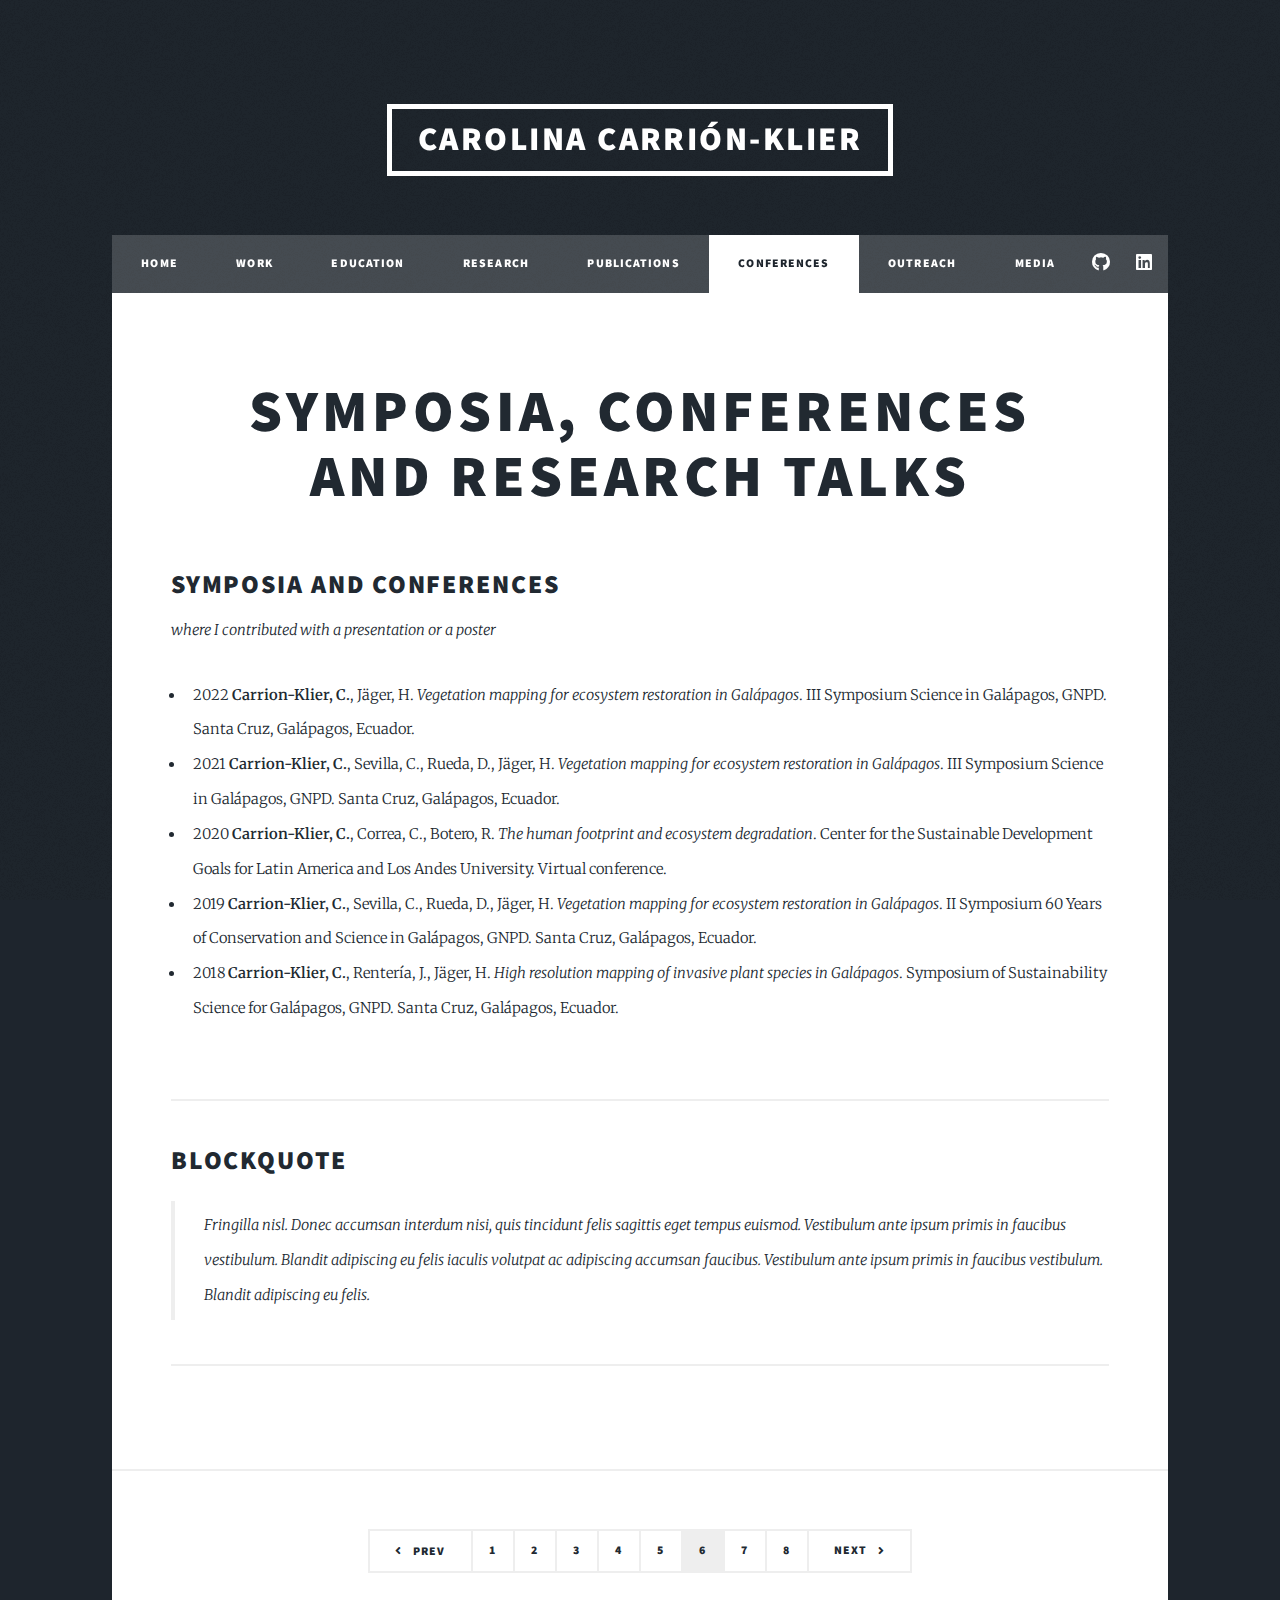
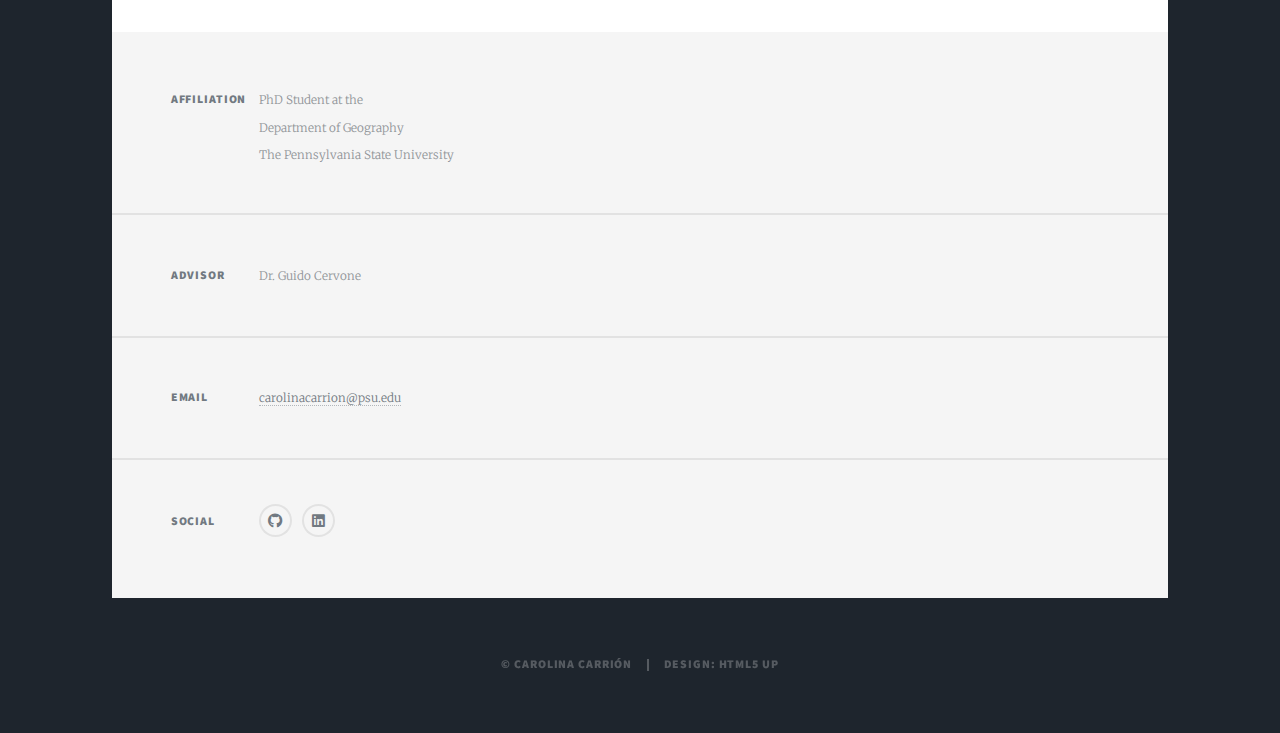
==== commit fa96b657: "Update conferences.html" ====
--- a/conferences.html
+++ b/conferences.html
@@ -49,388 +49,37 @@
 						<!-- Post -->
 							<section class="post">
 								<header class="major">
-									<h1>Elements<br />
-									Reference</h1>
+									<h2>Symposia, Conferences<br />
+									and Research Talks</h2>
 								</header>
 
-								<!-- Text stuff -->
-									<h2>Text</h2>
-									<p>This is <b>bold</b> and this is <strong>strong</strong>. This is <i>italic</i> and this is <em>emphasized</em>.
-									This is <sup>superscript</sup> text and this is <sub>subscript</sub> text.
-									This is <u>underlined</u> and this is code: <code>for (;;) { ... }</code>.
-									Finally, this is a <a href="#">link</a>.</p>
-									<hr />
-									<h2>Heading Level 2</h2>
-									<h3>Heading Level 3</h3>
-									<h4>Heading Level 4</h4>
-									<h5>Heading Level 5</h5>
-									<h6>Heading Level 6</h6>
-									<hr />
 									<header>
-										<h2>Heading with a Subtitle</h2>
-										<p>Lorem ipsum dolor sit amet nullam id egestas urna aliquam</p>
+										<h2>Symposia and Conferences</h2>
+										<p>where I contributed with a presentation or a poster</p>
 									</header>
-									<p>Nunc lacinia ante nunc ac lobortis. Interdum adipiscing gravida odio porttitor sem non mi integer non faucibus ornare mi ut ante amet placerat aliquet. Volutpat eu sed ante lacinia sapien lorem accumsan varius montes viverra nibh in adipiscing blandit tempus accumsan.</p>
-									<header>
-										<h3>Heading with a Subtitle</h3>
-										<p>Lorem ipsum dolor sit amet nullam id egestas urna aliquam</p>
-									</header>
-									<p>Nunc lacinia ante nunc ac lobortis. Interdum adipiscing gravida odio porttitor sem non mi integer non faucibus ornare mi ut ante amet placerat aliquet. Volutpat eu sed ante lacinia sapien lorem accumsan varius montes viverra nibh in adipiscing blandit tempus accumsan.</p>
-									<header>
-										<h4>Heading with a Subtitle</h4>
-										<p>Lorem ipsum dolor sit amet nullam id egestas urna aliquam</p>
-									</header>
-									<p>Nunc lacinia ante nunc ac lobortis. Interdum adipiscing gravida odio porttitor sem non mi integer non faucibus ornare mi ut ante amet placerat aliquet. Volutpat eu sed ante lacinia sapien lorem accumsan varius montes viverra nibh in adipiscing blandit tempus accumsan.</p>
-
-									<hr />
-
 								<!-- Lists -->
-									<h2>Lists</h2>
 									<div class="row">
-										<div class="col-6 col-12-small">
-
-											<h3>Unordered</h3>
-											<ul>
-												<li>Dolor pulvinar etiam.</li>
-												<li>Sagittis lorem eleifend.</li>
-												<li>Felis feugiat dolore viverra.</li>
-												<li>Dolor pulvinar etiam.</li>
-											</ul>
-
-											<h3>Alternate</h3>
+										<div>
 											<ul class="alt">
-												<li>Dolor pulvinar etiam etiam.</li>
-												<li>Sagittis adipiscing eleifend.</li>
-												<li>Felis enim dolore viverra.</li>
-												<li>Dolor pulvinar etiam etiam.</li>
-											</ul>
-
-										</div>
-										<div class="col-6 col-12-small">
-
-											<h3>Ordered</h3>
-											<ol>
-												<li>Dolor pulvinar etiam.</li>
-												<li>Etiam vel felis at viverra.</li>
-												<li>Felis enim feugiat magna.</li>
-												<li>Etiam vel felis nullam.</li>
-												<li>Felis enim et tempus.</li>
-											</ol>
-
-											<h3>Icons</h3>
-											<ul class="icons">
-												<li><a href="#" class="icon brands fa-twitter"><span class="label">Twitter</span></a></li>
-												<li><a href="#" class="icon brands fa-facebook-f"><span class="label">Facebook</span></a></li>
-												<li><a href="#" class="icon brands fa-instagram"><span class="label">Instagram</span></a></li>
-												<li><a href="#" class="icon brands fa-github"><span class="label">Github</span></a></li>
-												<li><a href="#" class="icon brands fa-dribbble"><span class="label">Dribbble</span></a></li>
-											</ul>
-											<ul class="icons alt">
-												<li><a href="#" class="icon brands alt fa-twitter"><span class="label">Twitter</span></a></li>
-												<li><a href="#" class="icon brands alt fa-facebook-f"><span class="label">Facebook</span></a></li>
-												<li><a href="#" class="icon brands alt fa-instagram"><span class="label">Instagram</span></a></li>
-												<li><a href="#" class="icon brands alt fa-github"><span class="label">Github</span></a></li>
-												<li><a href="#" class="icon brands alt fa-dribbble"><span class="label">Dribbble</span></a></li>
-											</ul>
-
-										</div>
-									</div>
-									<h3>Definition</h3>
-									<dl>
-										<dt>Item 1</dt>
-										<dd>
-											<p>Lorem ipsum dolor vestibulum ante ipsum primis in faucibus vestibulum. Blandit adipiscing eu felis iaculis volutpat ac adipiscing accumsan eu faucibus. Integer ac pellentesque praesent.</p>
-										</dd>
-										<dt>Item 2</dt>
-										<dd>
-											<p>Lorem ipsum dolor vestibulum ante ipsum primis in faucibus vestibulum. Blandit adipiscing eu felis iaculis volutpat ac adipiscing accumsan eu faucibus. Integer ac pellentesque praesent.</p>
-										</dd>
-										<dt>Item 3</dt>
-										<dd>
-											<p>Lorem ipsum dolor vestibulum ante ipsum primis in faucibus vestibulum. Blandit adipiscing eu felis iaculis volutpat ac adipiscing accumsan eu faucibus. Integer ac pellentesque praesent.</p>
-										</dd>
-									</dl>
-
-									<h3>Actions</h3>
-									<ul class="actions">
-										<li><a href="#" class="button primary">Primary</a></li>
-										<li><a href="#" class="button">Default</a></li>
-									</ul>
-									<ul class="actions small">
-										<li><a href="#" class="button primary small">Small</a></li>
-										<li><a href="#" class="button small">Small</a></li>
-									</ul>
-									<div class="row">
-										<div class="col-6 col-12-small">
-											<ul class="actions stacked">
-												<li><a href="#" class="button primary">Default</a></li>
-												<li><a href="#" class="button">Default</a></li>
-											</ul>
-										</div>
-										<div class="col-6 col-12-small">
-											<ul class="actions stacked">
-												<li><a href="#" class="button primary small">Small</a></li>
-												<li><a href="#" class="button small">Small</a></li>
+												<li>2022 <b>Carrion-Klier, C.</b>, Jäger, H. <i>Vegetation mapping for ecosystem restoration
+													in Galápagos</i>. III Symposium Science in Galápagos, GNPD. Santa Cruz, Galápagos, Ecuador.</li>
+												<li>2021 <b>Carrion-Klier, C.</b>, Sevilla, C., Rueda, D., Jäger, H. <i>Vegetation mapping for ecosystem restoration
+													in Galápagos</i>. III Symposium Science in Galápagos, GNPD. Santa Cruz, Galápagos, Ecuador.</li>
+												<li>2020 <b>Carrion-Klier, C.</b>, Correa, C., Botero, R. <i>The human footprint and ecosystem degradation</i>. Center 
+													for the Sustainable Development Goals for Latin America and Los Andes University. Virtual conference.</li>
+												<li>2019 <b>Carrion-Klier, C.</b>, Sevilla, C., Rueda, D., Jäger, H. <i>Vegetation mapping for ecosystem restoration 
+													in Galápagos</i>. II Symposium 60 Years of Conservation and Science in Galápagos, GNPD. Santa Cruz, Galápagos, Ecuador.</li>
+												<li>2018 <b>Carrion-Klier, C.</b>, Rentería, J., Jäger, H. <i>High resolution mapping of invasive plant species in Galápagos</i>. 
+													Symposium of Sustainability Science for Galápagos, GNPD. Santa Cruz, Galápagos, Ecuador.</li>
 											</ul>
 										</div>
 									</div>
-									<div class="row">
-										<div class="col-6 col-12-small">
-											<ul class="actions stacked">
-												<li><a href="#" class="button primary fit">Default</a></li>
-												<li><a href="#" class="button fit">Default</a></li>
-											</ul>
-										</div>
-										<div class="col-6 col-12-small">
-											<ul class="actions stacked">
-												<li><a href="#" class="button primary small fit">Small</a></li>
-												<li><a href="#" class="button small fit">Small</a></li>
-											</ul>
-										</div>
-									</div>
-
-									<hr />
-
+										<hr />
 								<!-- Blockquote -->
 									<h2>Blockquote</h2>
 									<blockquote>Fringilla nisl. Donec accumsan interdum nisi, quis tincidunt felis sagittis eget tempus euismod. Vestibulum ante ipsum primis in faucibus vestibulum. Blandit adipiscing eu felis iaculis volutpat ac adipiscing accumsan faucibus. Vestibulum ante ipsum primis in faucibus vestibulum. Blandit adipiscing eu felis.</blockquote>
 
 									<hr />
-
-								<!-- Table -->
-									<h2>Table</h2>
-
-									<h3>Default</h3>
-									<div class="table-wrapper">
-										<table>
-											<thead>
-												<tr>
-													<th>Name</th>
-													<th>Description</th>
-													<th>Price</th>
-												</tr>
-											</thead>
-											<tbody>
-												<tr>
-													<td>Item 1</td>
-													<td>Ante turpis integer aliquet porttitor.</td>
-													<td>29.99</td>
-												</tr>
-												<tr>
-													<td>Item 2</td>
-													<td>Vis ac commodo adipiscing arcu aliquet.</td>
-													<td>19.99</td>
-												</tr>
-												<tr>
-													<td>Item 3</td>
-													<td> Morbi faucibus arcu accumsan lorem.</td>
-													<td>29.99</td>
-												</tr>
-												<tr>
-													<td>Item 4</td>
-													<td>Vitae integer tempus condimentum.</td>
-													<td>19.99</td>
-												</tr>
-												<tr>
-													<td>Item 5</td>
-													<td>Ante turpis integer aliquet porttitor.</td>
-													<td>29.99</td>
-												</tr>
-											</tbody>
-											<tfoot>
-												<tr>
-													<td colspan="2"></td>
-													<td>100.00</td>
-												</tr>
-											</tfoot>
-										</table>
-									</div>
-
-									<h3>Alternate</h3>
-									<div class="table-wrapper">
-										<table class="alt">
-											<thead>
-												<tr>
-													<th>Name</th>
-													<th>Description</th>
-													<th>Price</th>
-												</tr>
-											</thead>
-											<tbody>
-												<tr>
-													<td>Item 1</td>
-													<td>Ante turpis integer aliquet porttitor.</td>
-													<td>29.99</td>
-												</tr>
-												<tr>
-													<td>Item 2</td>
-													<td>Vis ac commodo adipiscing arcu aliquet.</td>
-													<td>19.99</td>
-												</tr>
-												<tr>
-													<td>Item 3</td>
-													<td> Morbi faucibus arcu accumsan lorem.</td>
-													<td>29.99</td>
-												</tr>
-												<tr>
-													<td>Item 4</td>
-													<td>Vitae integer tempus condimentum.</td>
-													<td>19.99</td>
-												</tr>
-												<tr>
-													<td>Item 5</td>
-													<td>Ante turpis integer aliquet porttitor.</td>
-													<td>29.99</td>
-												</tr>
-											</tbody>
-											<tfoot>
-												<tr>
-													<td colspan="2"></td>
-													<td>100.00</td>
-												</tr>
-											</tfoot>
-										</table>
-									</div>
-
-									<hr />
-
-								<!-- Buttons -->
-									<h2>Buttons</h2>
-									<ul class="actions">
-										<li><a href="#" class="button primary">Primary</a></li>
-										<li><a href="#" class="button">Default</a></li>
-									</ul>
-									<ul class="actions">
-										<li><a href="#" class="button primary large">Large</a></li>
-										<li><a href="#" class="button">Default</a></li>
-										<li><a href="#" class="button small">Small</a></li>
-									</ul>
-									<ul class="actions fit">
-										<li><a href="#" class="button primary fit">Fit</a></li>
-										<li><a href="#" class="button fit">Fit</a></li>
-									</ul>
-									<ul class="actions fit small">
-										<li><a href="#" class="button primary fit small">Fit + Small</a></li>
-										<li><a href="#" class="button fit small">Fit + Small</a></li>
-									</ul>
-									<ul class="actions">
-										<li><a href="#" class="button primary icon solid fa-search">Icon</a></li>
-										<li><a href="#" class="button icon solid fa-download">Icon</a></li>
-									</ul>
-									<ul class="actions">
-										<li><span class="button primary disabled">Primary</span></li>
-										<li><span class="button disabled">Default</span></li>
-									</ul>
-
-									<hr />
-
-								<!-- Form -->
-									<h2>Form</h2>
-
-									<form method="post" action="#">
-										<div class="row gtr-uniform">
-											<div class="col-6 col-12-xsmall">
-												<input type="text" name="demo-name" id="demo-name" value="" placeholder="Name" />
-											</div>
-											<div class="col-6 col-12-xsmall">
-												<input type="email" name="demo-email" id="demo-email" value="" placeholder="Email" />
-											</div>
-											<!-- Break -->
-											<div class="col-12">
-												<select name="demo-category" id="demo-category">
-													<option value="">- Category -</option>
-													<option value="1">Manufacturing</option>
-													<option value="1">Shipping</option>
-													<option value="1">Administration</option>
-													<option value="1">Human Resources</option>
-												</select>
-											</div>
-											<!-- Break -->
-											<div class="col-4 col-12-small">
-												<input type="radio" id="demo-priority-low" name="demo-priority" checked>
-												<label for="demo-priority-low">Low</label>
-											</div>
-											<div class="col-4 col-12-small">
-												<input type="radio" id="demo-priority-normal" name="demo-priority">
-												<label for="demo-priority-normal">Normal</label>
-											</div>
-											<div class="col-4 col-12-small">
-												<input type="radio" id="demo-priority-high" name="demo-priority">
-												<label for="demo-priority-high">High</label>
-											</div>
-											<!-- Break -->
-											<div class="col-6 col-12-small">
-												<input type="checkbox" id="demo-copy" name="demo-copy">
-												<label for="demo-copy">Email me a copy</label>
-											</div>
-											<div class="col-6 col-12-small">
-												<input type="checkbox" id="demo-human" name="demo-human" checked>
-												<label for="demo-human">I am a human</label>
-											</div>
-											<!-- Break -->
-											<div class="col-12">
-												<textarea name="demo-message" id="demo-message" placeholder="Enter your message" rows="6"></textarea>
-											</div>
-											<!-- Break -->
-											<div class="col-12">
-												<ul class="actions">
-													<li><input type="submit" value="Send Message" class="primary" /></li>
-													<li><input type="reset" value="Reset" /></li>
-												</ul>
-											</div>
-										</div>
-									</form>
-
-									<hr />
-
-								<!-- Image -->
-									<h2>Image</h2>
-
-									<h3>Fit</h3>
-									<span class="image fit"><img src="images/pic01.jpg" alt="" /></span>
-									<div class="box alt">
-										<div class="row gtr-50 gtr-uniform">
-											<div class="col-4"><span class="image fit"><img src="images/pic02.jpg" alt="" /></span></div>
-											<div class="col-4"><span class="image fit"><img src="images/pic03.jpg" alt="" /></span></div>
-											<div class="col-4"><span class="image fit"><img src="images/pic04.jpg" alt="" /></span></div>
-											<!-- Break -->
-											<div class="col-4"><span class="image fit"><img src="images/pic04.jpg" alt="" /></span></div>
-											<div class="col-4"><span class="image fit"><img src="images/pic02.jpg" alt="" /></span></div>
-											<div class="col-4"><span class="image fit"><img src="images/pic03.jpg" alt="" /></span></div>
-											<!-- Break -->
-											<div class="col-4"><span class="image fit"><img src="images/pic03.jpg" alt="" /></span></div>
-											<div class="col-4"><span class="image fit"><img src="images/pic04.jpg" alt="" /></span></div>
-											<div class="col-4"><span class="image fit"><img src="images/pic02.jpg" alt="" /></span></div>
-										</div>
-									</div>
-
-									<h3>Left &amp; Right</h3>
-									<p><span class="image left"><img src="images/pic08.jpg" alt="" /></span>Lorem ipsum dolor sit accumsan interdum nisi, quis tincidunt felis sagittis eget. tempus euismod. Vestibulum ante ipsum primis in faucibus vestibulum. Blandit adipiscing eu felis iaculis volutpat ac adipiscing accumsan eu faucibus. Integer ac pellentesque praesent tincidunt felis sagittis eget. tempus euismod. Vestibulum ante ipsum primis sagittis eget. tempus euismod. Vestibulum ante ipsum primis in faucibus vestibulum. Blandit adipiscing eu felis iaculis volutpat ac adipiscing accumsan eu faucibus. Integer ac pellentesque praesent tincidunt felis sagittis eget. tempus euismod. Vestibulum ante ipsum primis in faucibus vestibulum. Blandit adipiscing eu felis iaculis volutpat ac adipiscing accumsan eu faucibus. Integer ac pellentesque praesent. Vestibulum ante ipsum primis in faucibus magna blandit adipiscing eu felis iaculis.</p>
-									<p><span class="image right"><img src="images/pic09.jpg" alt="" /></span>Lorem ipsum dolor sit accumsan interdum nisi, quis tincidunt felis sagittis eget. tempus euismod. Vestibulum ante ipsum primis in faucibus vestibulum. Blandit adipiscing eu felis iaculis volutpat ac adipiscing accumsan eu faucibus. Integer ac pellentesque praesent tincidunt felis sagittis eget. tempus euismod. Vestibulum ante ipsum primis sagittis eget. tempus euismod. Vestibulum ante ipsum primis in faucibus vestibulum. Blandit adipiscing eu felis iaculis volutpat ac adipiscing accumsan eu faucibus. Integer ac pellentesque praesent tincidunt felis sagittis eget. tempus euismod. Vestibulum ante ipsum primis in faucibus vestibulum. Blandit adipiscing eu felis iaculis volutpat ac adipiscing accumsan eu faucibus. Integer ac pellentesque praesent. Vestibulum ante ipsum primis in faucibus magna blandit adipiscing eu felis iaculis.</p>
-
-									<hr />
-
-								<!-- Box -->
-									<h2>Box</h2>
-									<div class="box">
-										<p>Felis sagittis eget tempus primis in faucibus vestibulum. Blandit adipiscing eu felis iaculis volutpat ac adipiscing accumsan eu faucibus. Integer ac pellentesque praesent tincidunt felis sagittis eget. tempus euismod. Magna sed etiam ante ipsum primis in faucibus vestibulum. Blandit adipiscing eu ipsum primis in faucibus vestibulum. Blandit adipiscing eu felis iaculis volutpat ac adipiscing accumsan eu faucibus lorem ipsum dolor sit amet nullam. Integer ac pellentesque praesent tincidunt felis sagittis eget. tempus euismod. Vestibulum ante ipsum primis sagittis eget. tempus euismod. Vestibulum ante ipsum primis in faucibus vestibulum. Blandit adipiscing eu felis iaculis volutpat ac adipiscing accumsan eu faucibus. Integer ac pellentesque praesent tincidunt felis sagittis eget. tempus euismod. Vestibulum ante ipsum primis in faucibus vestibulum. Blandit adipiscing eu felis iaculis volutpat ac adipiscing accumsan eu faucibus. Integer ac pellentesque praesent. Vestibulum ante ipsum primis in faucibus magna blandit adipiscing eu felis iaculis volutpat lorem ipsum dolor.</p>
-									</div>
-
-									<hr />
-
-								<!-- Preformatted Code -->
-									<h2>Preformatted</h2>
-									<pre><code>i = 0;
-
-while (!deck.isInOrder()) {
-    print 'Iteration ' + i;
-    deck.shuffle();
-    i++;
-}
-
-print 'It took ' + i + ' iterations to sort the deck.';
-</code></pre>
-
 							</section>
 						<!-- Footer -->
 						<footer>
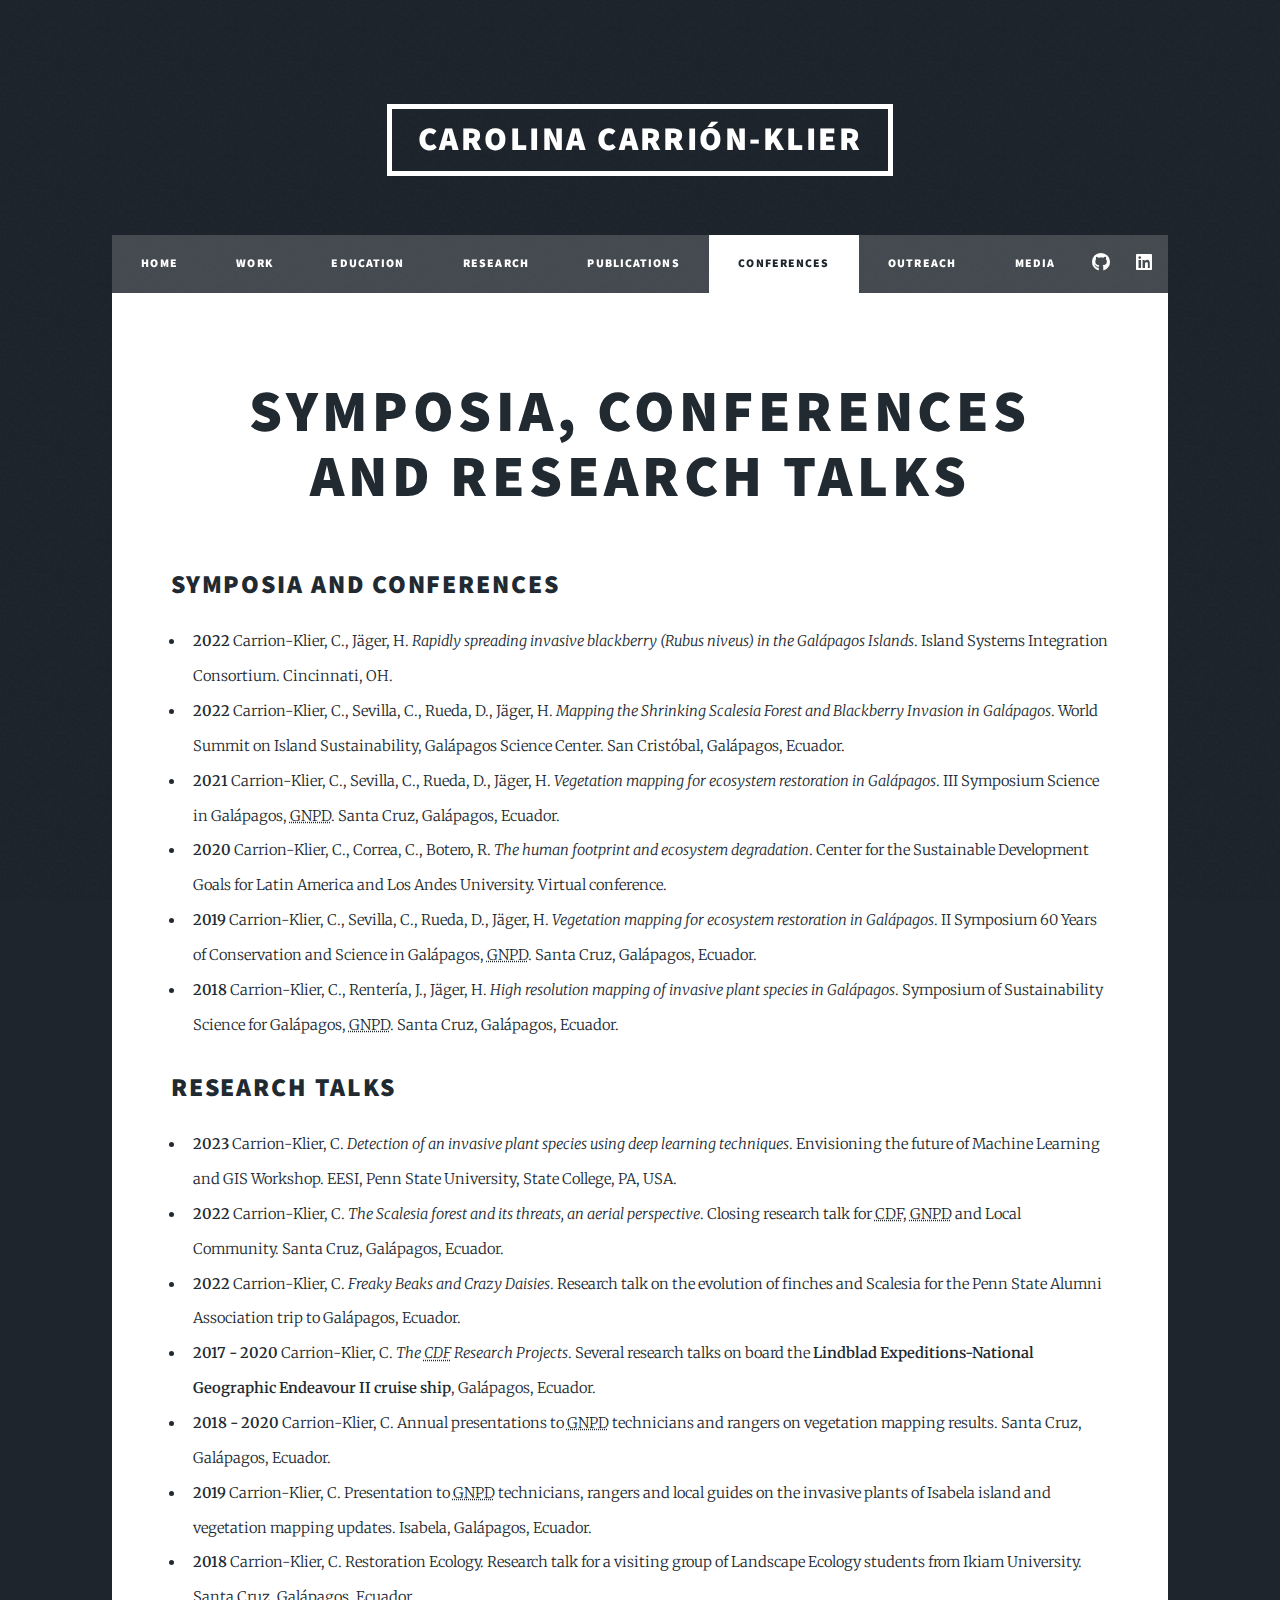
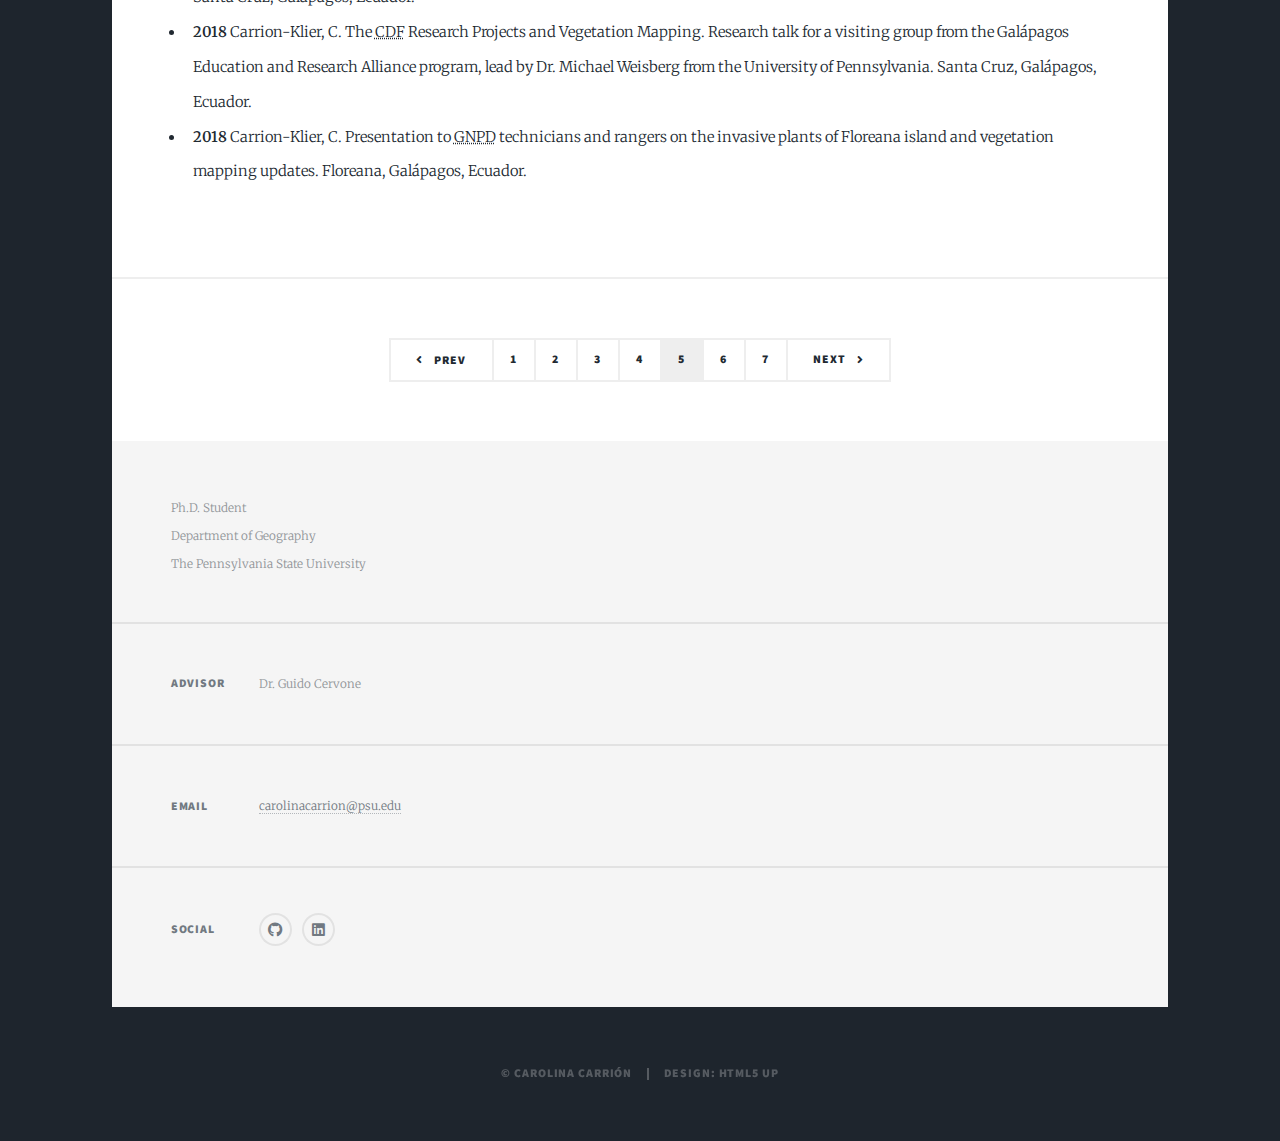
==== commit 5399ec99: "updated CV" ====
--- a/conferences.html
+++ b/conferences.html
@@ -55,44 +55,70 @@
 
 									<header>
 										<h2>Symposia and Conferences</h2>
-										<p>where I contributed with a presentation or a poster</p>
 									</header>
 								<!-- Lists -->
 									<div class="row">
 										<div>
 											<ul class="alt">
-												<li>2022 <b>Carrion-Klier, C.</b>, Jäger, H. <i>Vegetation mapping for ecosystem restoration
-													in Galápagos</i>. III Symposium Science in Galápagos, GNPD. Santa Cruz, Galápagos, Ecuador.</li>
-												<li>2021 <b>Carrion-Klier, C.</b>, Sevilla, C., Rueda, D., Jäger, H. <i>Vegetation mapping for ecosystem restoration
-													in Galápagos</i>. III Symposium Science in Galápagos, GNPD. Santa Cruz, Galápagos, Ecuador.</li>
-												<li>2020 <b>Carrion-Klier, C.</b>, Correa, C., Botero, R. <i>The human footprint and ecosystem degradation</i>. Center 
+												<li><b>2022</b> Carrion-Klier, C., Jäger, H. <i>Rapidly spreading invasive blackberry (Rubus niveus) in the Galápagos
+													Islands</i>. Island Systems Integration Consortium. Cincinnati, OH.</li>
+												<li><b>2022</b> Carrion-Klier, C., Sevilla, C., Rueda, D., Jäger, H. <i>Mapping the Shrinking Scalesia Forest and
+													Blackberry Invasion in Galápagos</i>. World Summit on Island Sustainability, Galápagos Science Center. 
+													San Cristóbal, Galápagos, Ecuador.</li>
+												<li><b>2021</b> Carrion-Klier, C., Sevilla, C., Rueda, D., Jäger, H. <i>Vegetation mapping for ecosystem restoration
+													in Galápagos</i>. III Symposium Science in Galápagos, <abbr title="Galápagos National Park Directorate">GNPD</abbr>. Santa Cruz, Galápagos, Ecuador.</li>
+												<li><b>2020</b> Carrion-Klier, C., Correa, C., Botero, R. <i>The human footprint and ecosystem degradation</i>. Center 
 													for the Sustainable Development Goals for Latin America and Los Andes University. Virtual conference.</li>
-												<li>2019 <b>Carrion-Klier, C.</b>, Sevilla, C., Rueda, D., Jäger, H. <i>Vegetation mapping for ecosystem restoration 
-													in Galápagos</i>. II Symposium 60 Years of Conservation and Science in Galápagos, GNPD. Santa Cruz, Galápagos, Ecuador.</li>
-												<li>2018 <b>Carrion-Klier, C.</b>, Rentería, J., Jäger, H. <i>High resolution mapping of invasive plant species in Galápagos</i>. 
-													Symposium of Sustainability Science for Galápagos, GNPD. Santa Cruz, Galápagos, Ecuador.</li>
+												<li><b>2019</b> Carrion-Klier, C., Sevilla, C., Rueda, D., Jäger, H. <i>Vegetation mapping for ecosystem restoration 
+													in Galápagos</i>. II Symposium 60 Years of Conservation and Science in Galápagos, <abbr title="Galápagos National Park Directorate">GNPD</abbr>. Santa Cruz, Galápagos, Ecuador.</li>
+												<li><b>2018</b> Carrion-Klier, C., Rentería, J., Jäger, H. <i>High resolution mapping of invasive plant species in Galápagos</i>. 
+													Symposium of Sustainability Science for Galápagos, <abbr title="Galápagos National Park Directorate">GNPD</abbr>. Santa Cruz, Galápagos, Ecuador.</li>
 											</ul>
 										</div>
 									</div>
-										<hr />
-								<!-- Blockquote -->
-									<h2>Blockquote</h2>
-									<blockquote>Fringilla nisl. Donec accumsan interdum nisi, quis tincidunt felis sagittis eget tempus euismod. Vestibulum ante ipsum primis in faucibus vestibulum. Blandit adipiscing eu felis iaculis volutpat ac adipiscing accumsan faucibus. Vestibulum ante ipsum primis in faucibus vestibulum. Blandit adipiscing eu felis.</blockquote>
 
-									<hr />
+									<header>
+										<h2>Research Talks</h2>
+									</header>
+								<!-- Lists -->
+									<div class="row">
+										<div>
+											<ul class="alt">
+<li><b>2023</b> Carrion-Klier, C. <i>Detection of an invasive plant species using deep learning techniques</i>. Envisioning the future of
+Machine Learning and GIS Workshop. EESI, Penn State University, State College, PA, USA.</li>
+<li><b>2022</b> Carrion-Klier, C. <i>The Scalesia forest and its threats, an aerial perspective</i>. Closing research talk for
+	<abbr title="Charles Darwin Foundation">CDF</abbr>, <abbr title="Galápagos National Park Directorate">GNPD</abbr> and Local Community. Santa Cruz, Galápagos, Ecuador.</li>
+<li><b>2022</b> Carrion-Klier, C. <i>Freaky Beaks and Crazy Daisies</i>. Research talk on the evolution of finches and
+Scalesia for the Penn State Alumni Association trip to Galápagos, Ecuador.</li>
+<li><b>2017 - 2020</b> Carrion-Klier, C. <i>The <abbr title="Charles Darwin Foundation">CDF</abbr> Research Projects</i>. Several research talks on board the <b>Lindblad
+Expeditions-National Geographic Endeavour II cruise ship</b>, Galápagos, Ecuador.</li>
+<li><b>2018 - 2020</b> Carrion-Klier, C. Annual presentations to <abbr title="Galápagos National Park Directorate">GNPD</abbr> technicians and rangers on vegetation
+mapping results. Santa Cruz, Galápagos, Ecuador.</li>
+<li><b>2019</b> Carrion-Klier, C. Presentation to <abbr title="Galápagos National Park Directorate">GNPD</abbr> technicians, rangers and local guides on the invasive plants
+of Isabela island and vegetation mapping updates. Isabela, Galápagos, Ecuador.</li>
+<li><b>2018</b> Carrion-Klier, C. Restoration Ecology. Research talk for a visiting group of Landscape Ecology
+students from Ikiam University. Santa Cruz, Galápagos, Ecuador.</li>
+<li><b>2018</b> Carrion-Klier, C. The <abbr title="Charles Darwin Foundation">CDF</abbr> Research Projects and Vegetation Mapping. Research talk for a visiting
+group from the Galápagos Education and Research Alliance program, lead by Dr. Michael Weisberg from
+the University of Pennsylvania. Santa Cruz, Galápagos, Ecuador.</li>
+<li><b>2018</b> Carrion-Klier, C. Presentation to <abbr title="Galápagos National Park Directorate">GNPD</abbr> technicians and rangers on the invasive plants of Floreana
+island and vegetation mapping updates. Floreana, Galápagos, Ecuador.</li>
+											</ul>
+										</div>
+									</div>
 							</section>
 						<!-- Footer -->
 						<footer>
 							<div class="pagination">
 								<a href="publications.html" class="previous">Prev</a>
 								<a href="index.html" class="page">1</a>
-								<a href="work.html" class="page">2</a>
-								<a href="education.html" class="page">3</a>
-								<a href="research.html" class="page">4</a>
-								<a href="publications.html" class="page">5</a>
-								<a href="conferences.html" class="page active">6</a>
-								<a href="outreach.html" class="page">7</a>
-								<a href="media.html" class="page">8</a>
+								<!--a href="work.html" class="page">2</a-->
+								<a href="education.html" class="page">2</a>
+								<a href="research.html" class="page">3</a>
+								<a href="publications.html" class="page">4</a>
+								<a href="conferences.html" class="page active">5</a>
+								<a href="outreach.html" class="page">6</a>
+								<a href="media.html" class="page">7</a>
 								<a href="outreach.html" class="next">Next</a>
 							</div>
 						</footer>
@@ -102,8 +128,8 @@
 <footer id="footer">
 	<section class="split contact">
 		<section class="alt">
-			<h3>Affiliation</h3>
-			<p>PhD Student at the<br />
+			<!-- h3>Affiliation</h3-->
+			<p>Ph.D. Student<br />
 			Department of Geography<br />
 			The Pennsylvania State University</p>
 		</section>
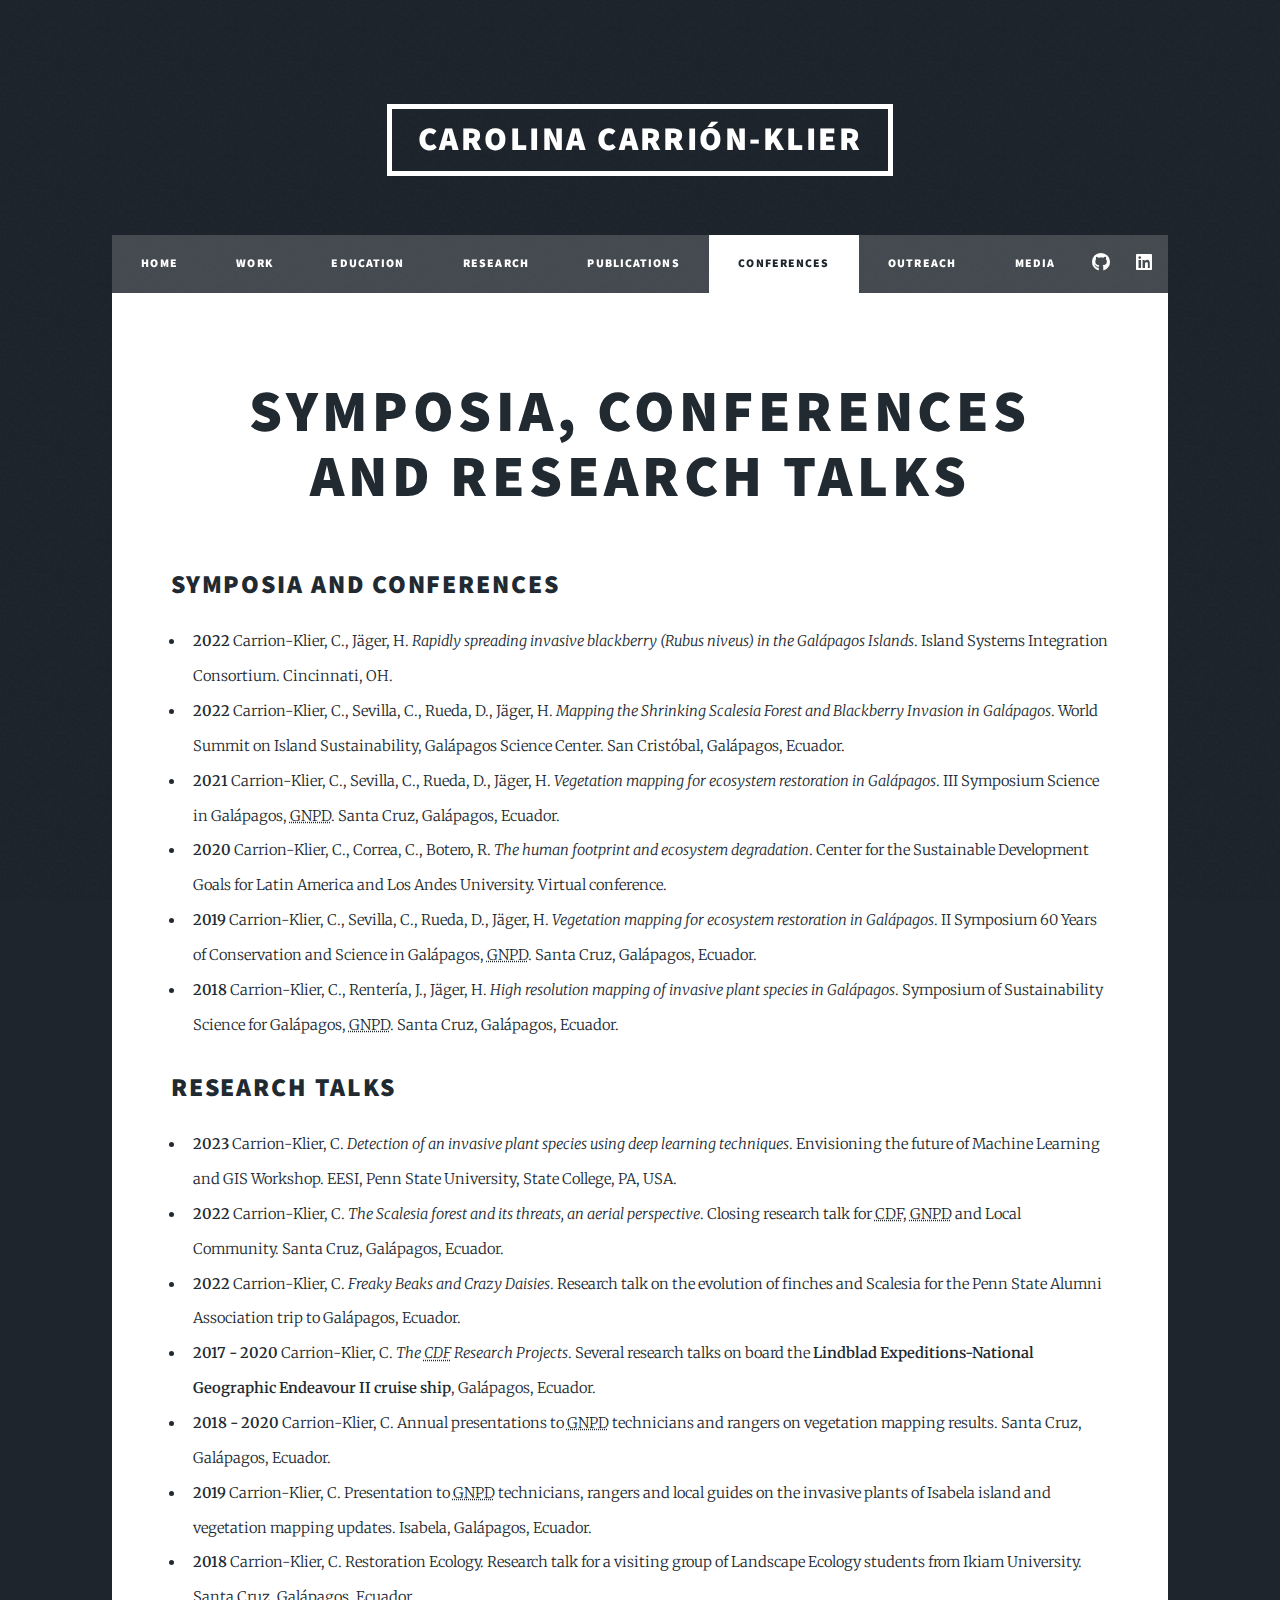
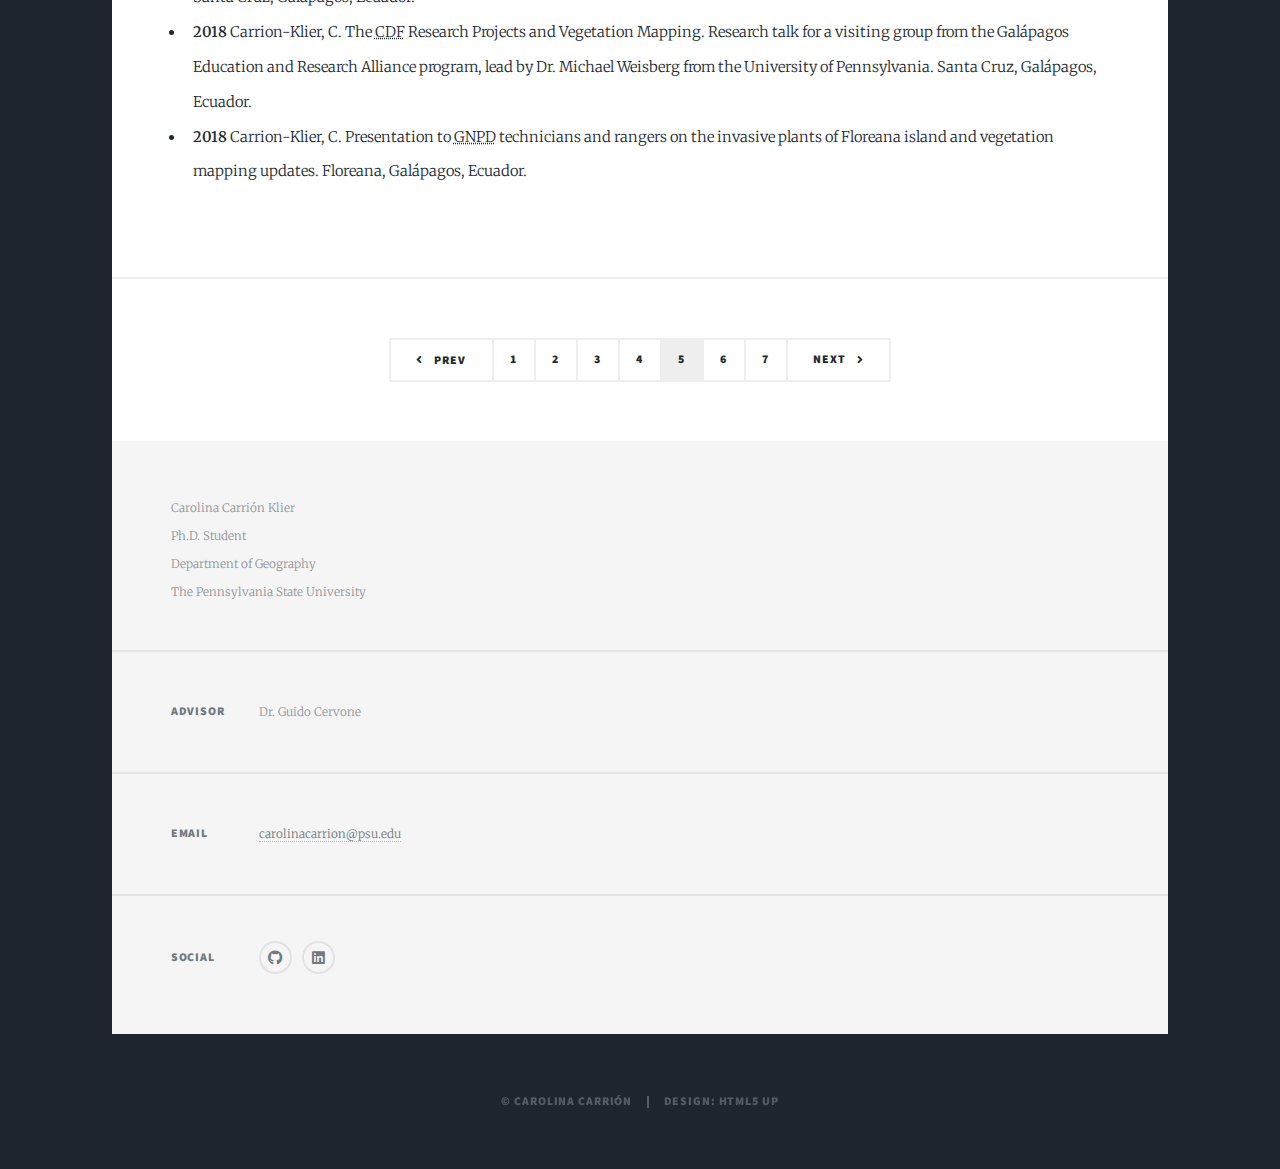
==== commit c87c4e1c: "new graphics" ====
--- a/conferences.html
+++ b/conferences.html
@@ -129,7 +129,8 @@
 	<section class="split contact">
 		<section class="alt">
 			<!-- h3>Affiliation</h3-->
-			<p>Ph.D. Student<br />
+			<p>Carolina Carrión Klier</br>
+			Ph.D. Student<br />
 			Department of Geography<br />
 			The Pennsylvania State University</p>
 		</section>
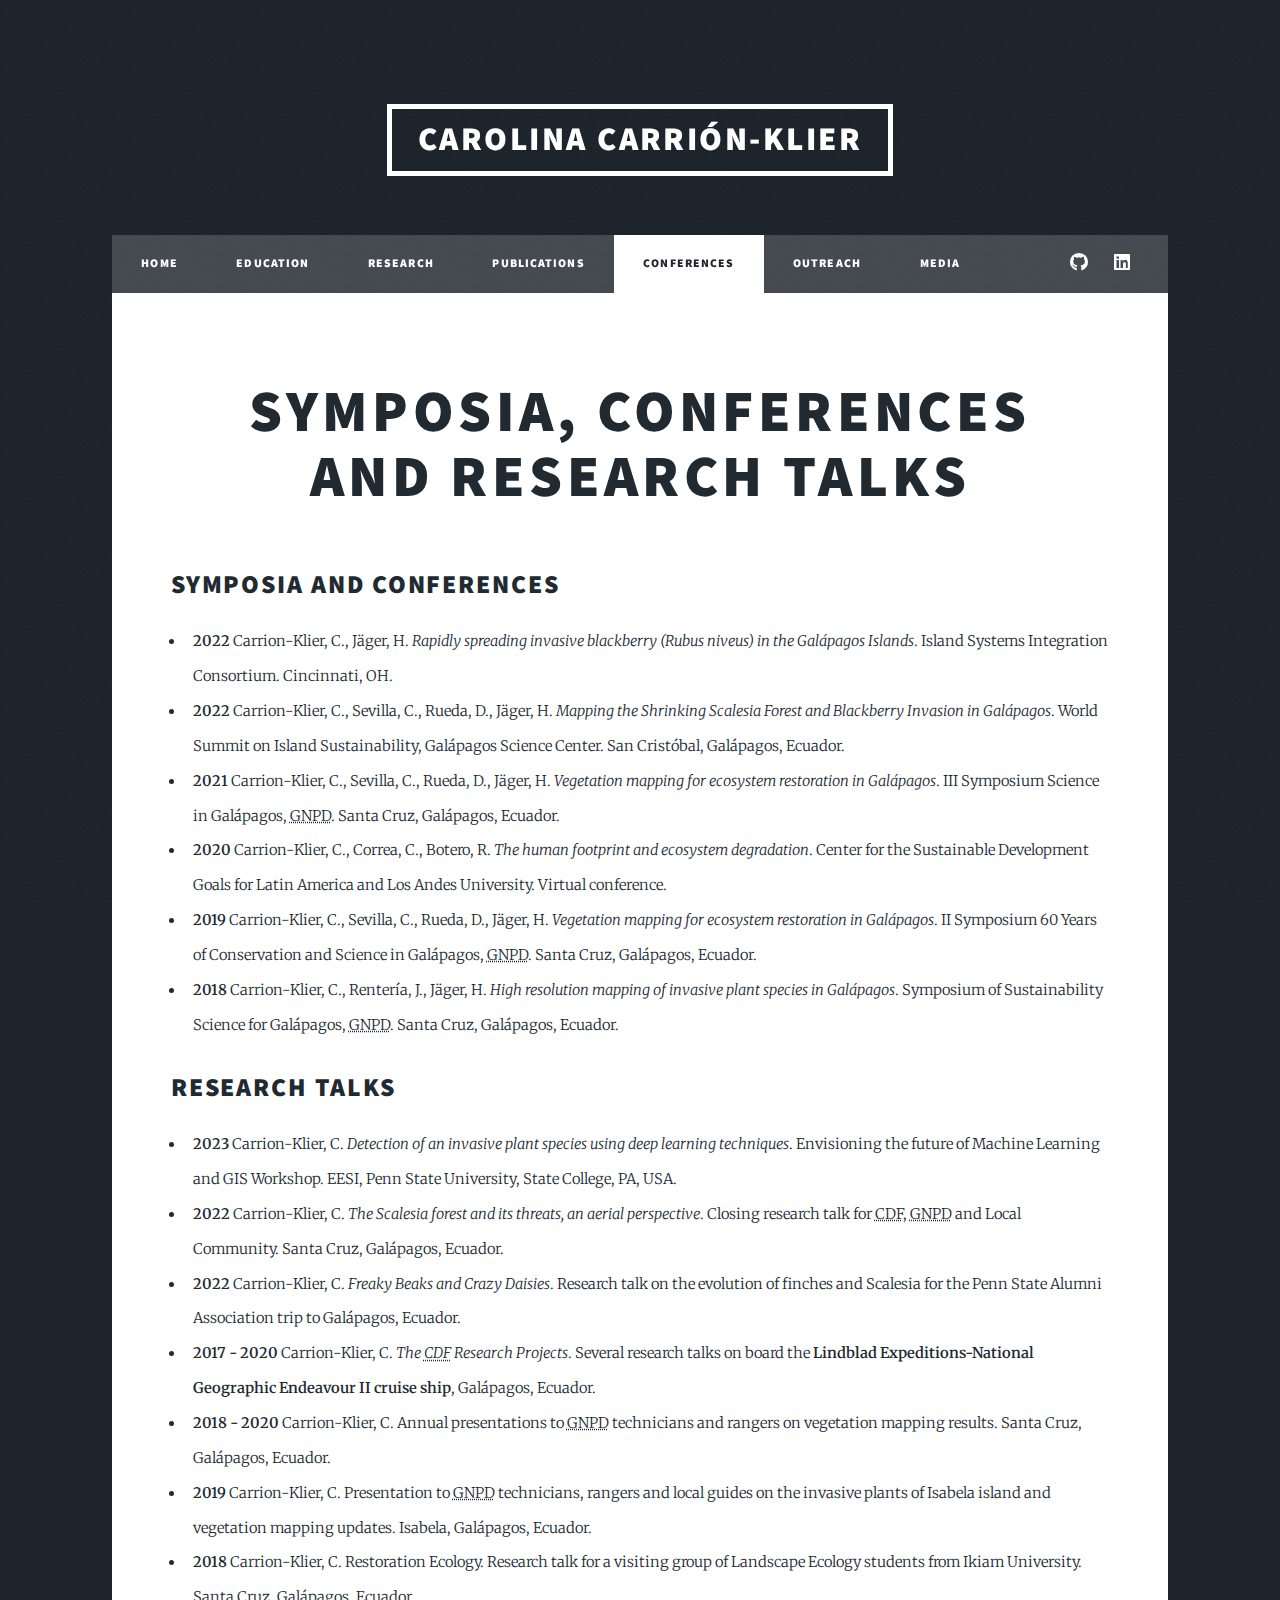
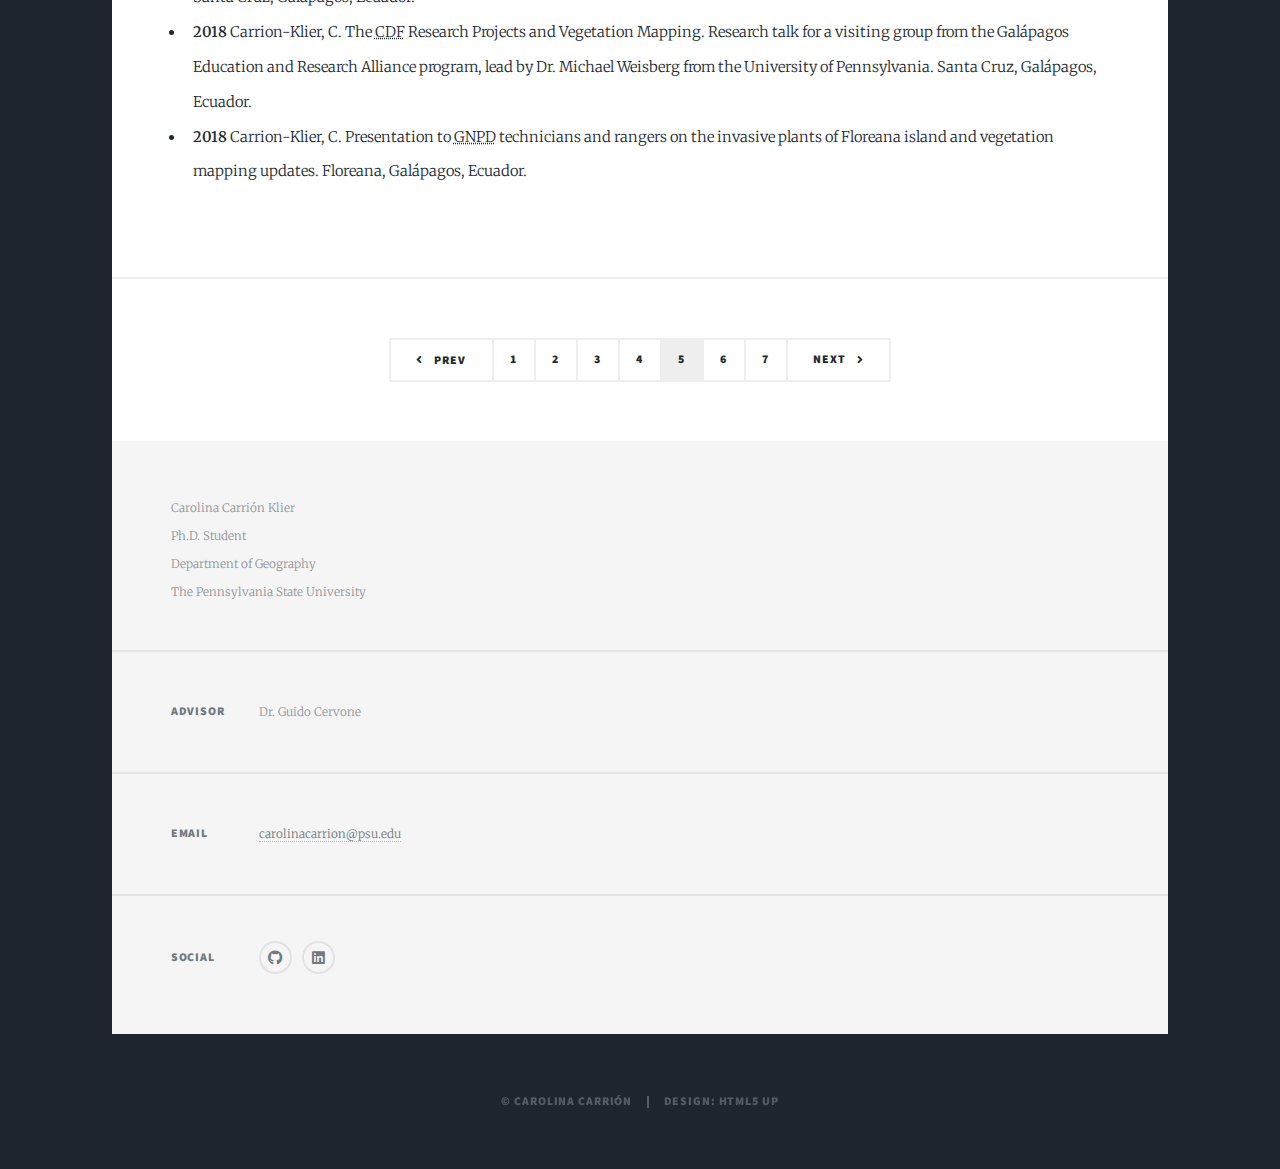
==== commit 561c1147: "conferences" ====
--- a/conferences.html
+++ b/conferences.html
@@ -26,7 +26,7 @@
 					<nav id="nav">
 						<ul class="links">
 							<li><a href="index.html">Home</a></li>
-							<li><a href="work.html">Work</a></li>
+							<!--li><a href="work.html">Work</a></li-->
 							<li><a href="education.html">Education</a></li>
 							<li><a href="research.html">Research</a></li>
 							<li><a href="publications.html">Publications</a></li>
